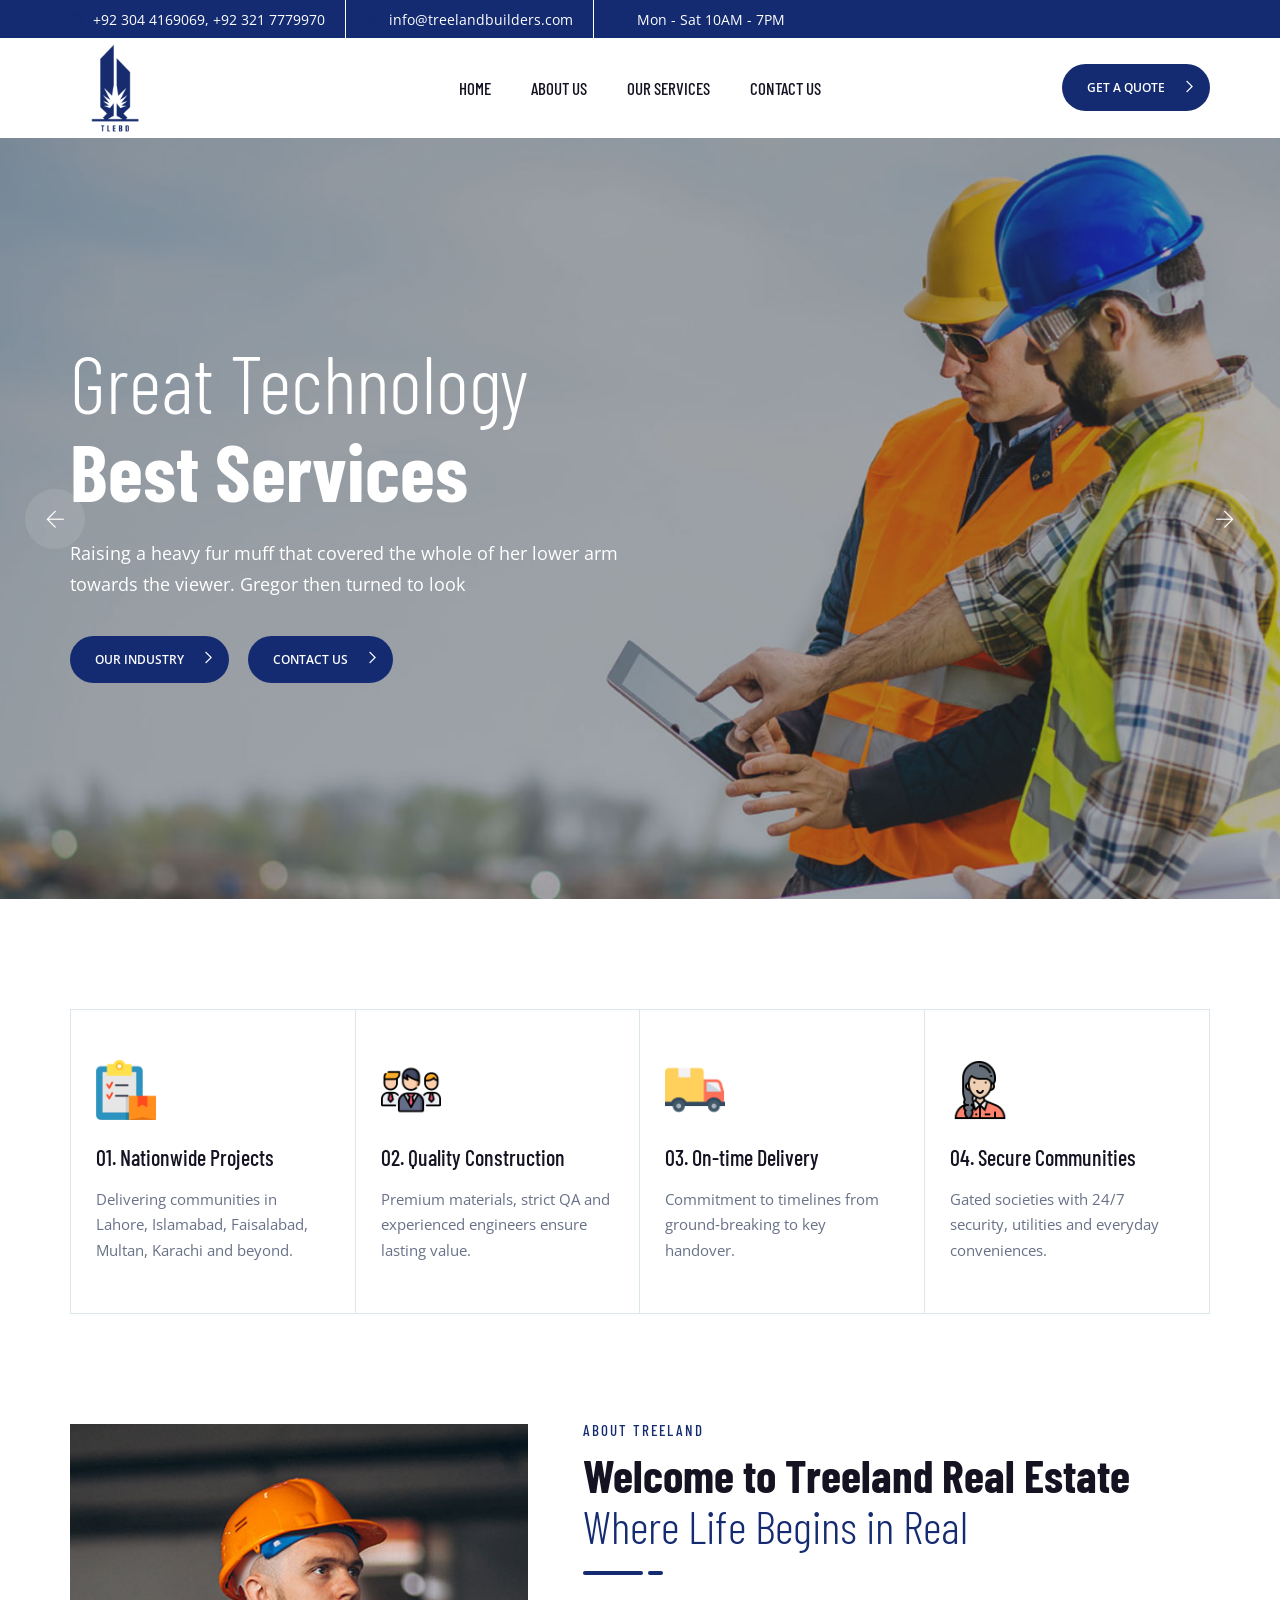
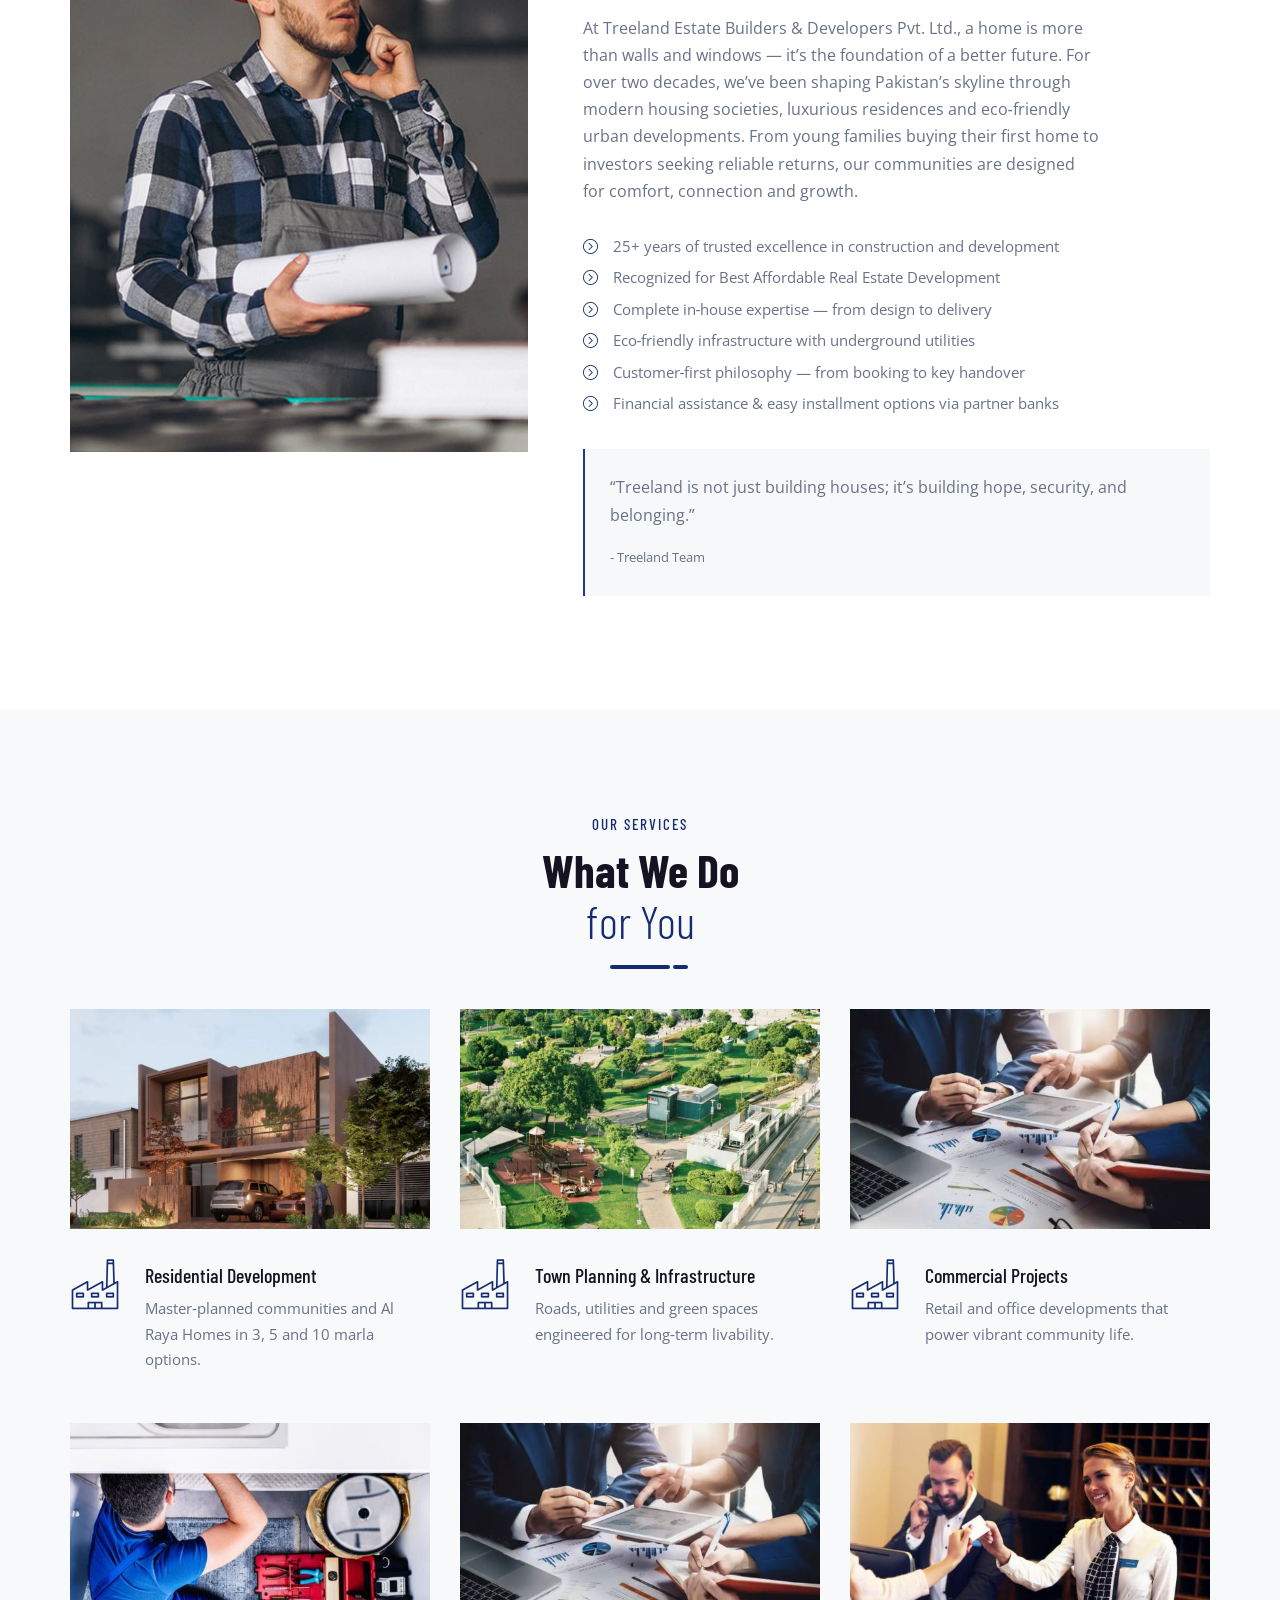
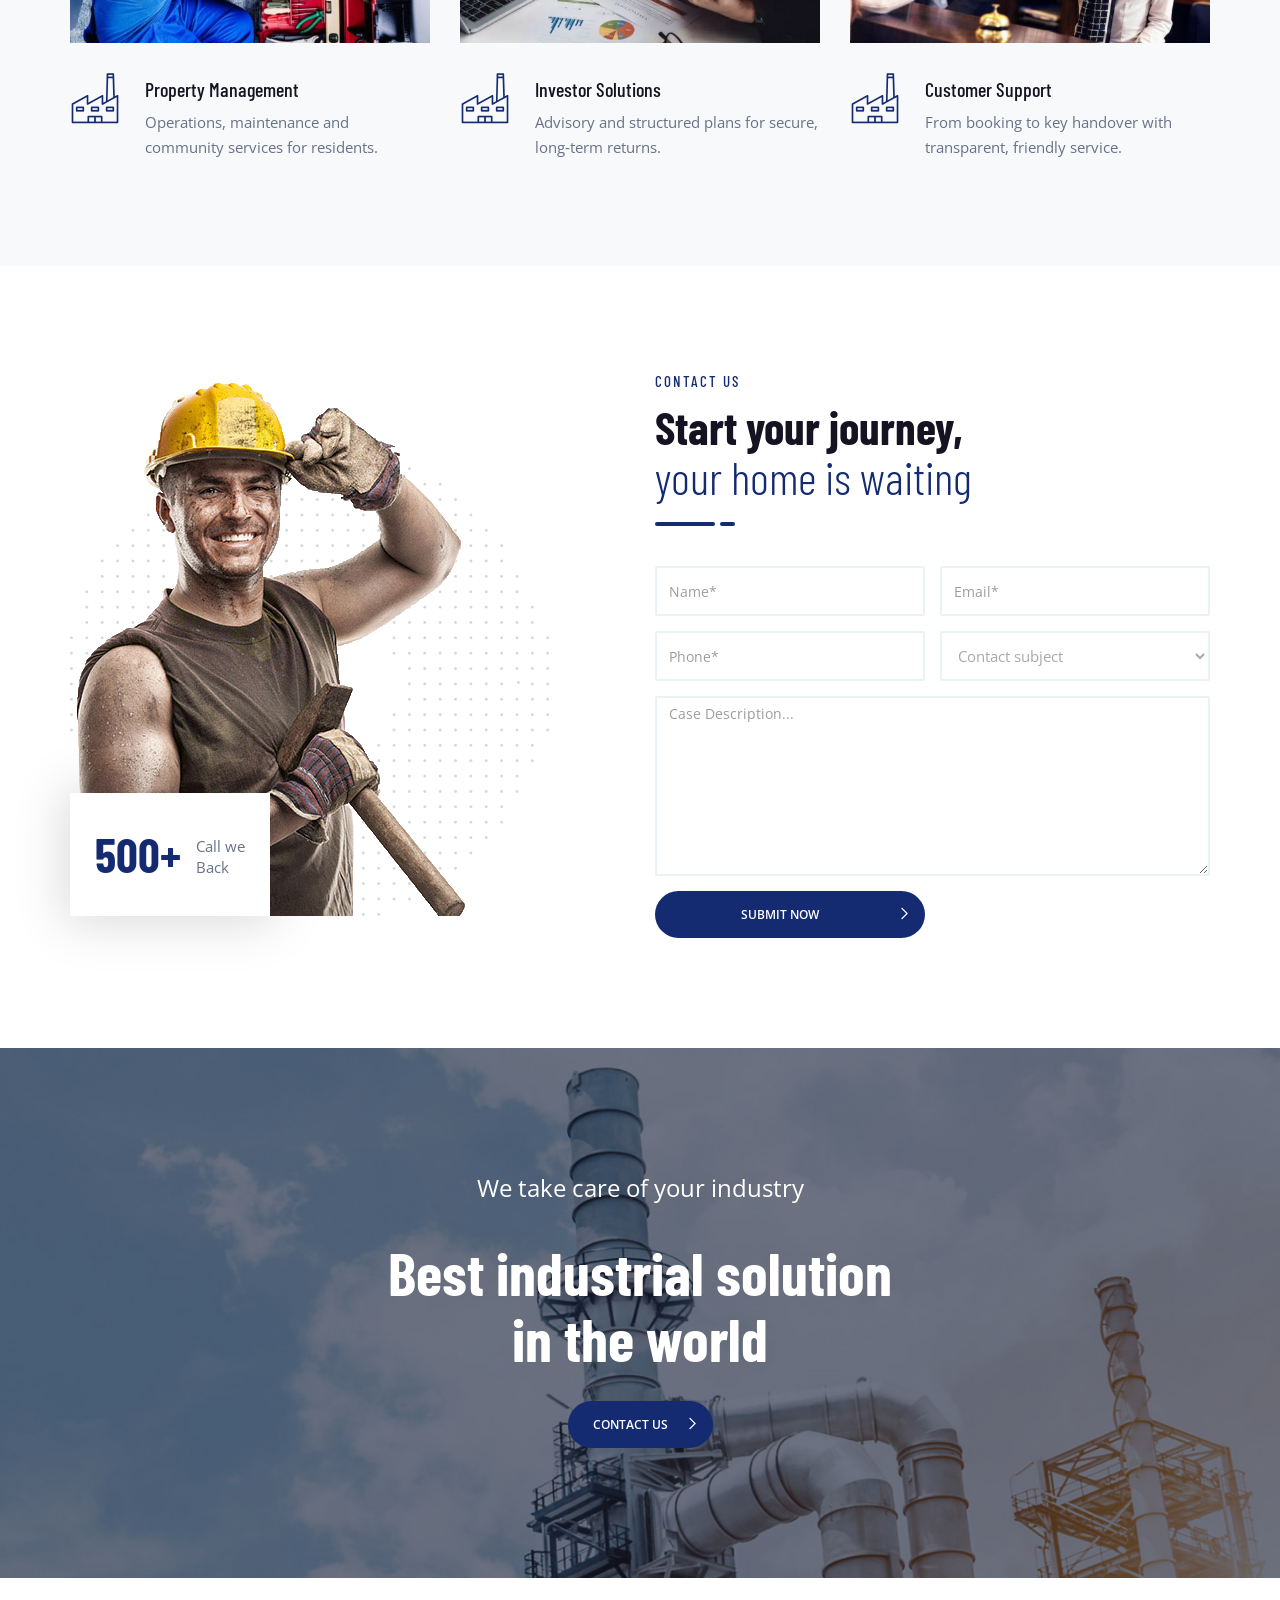
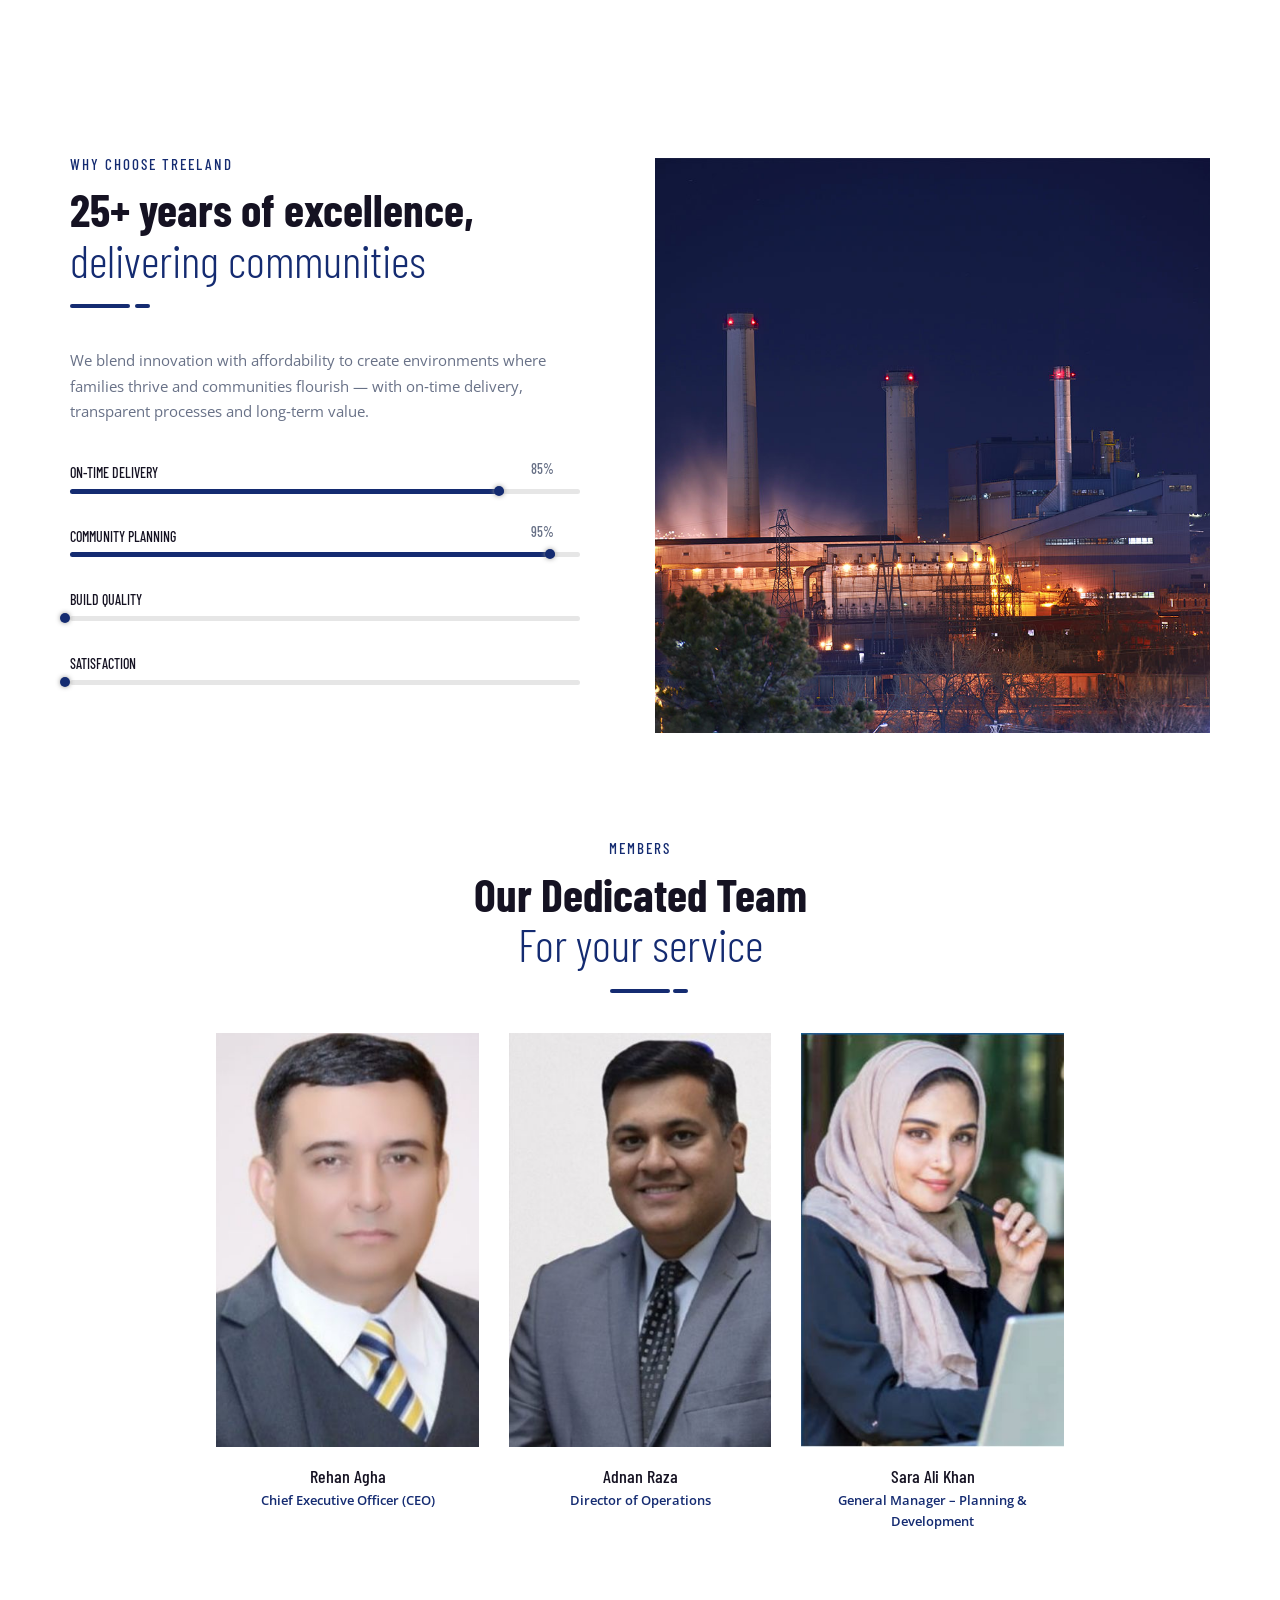
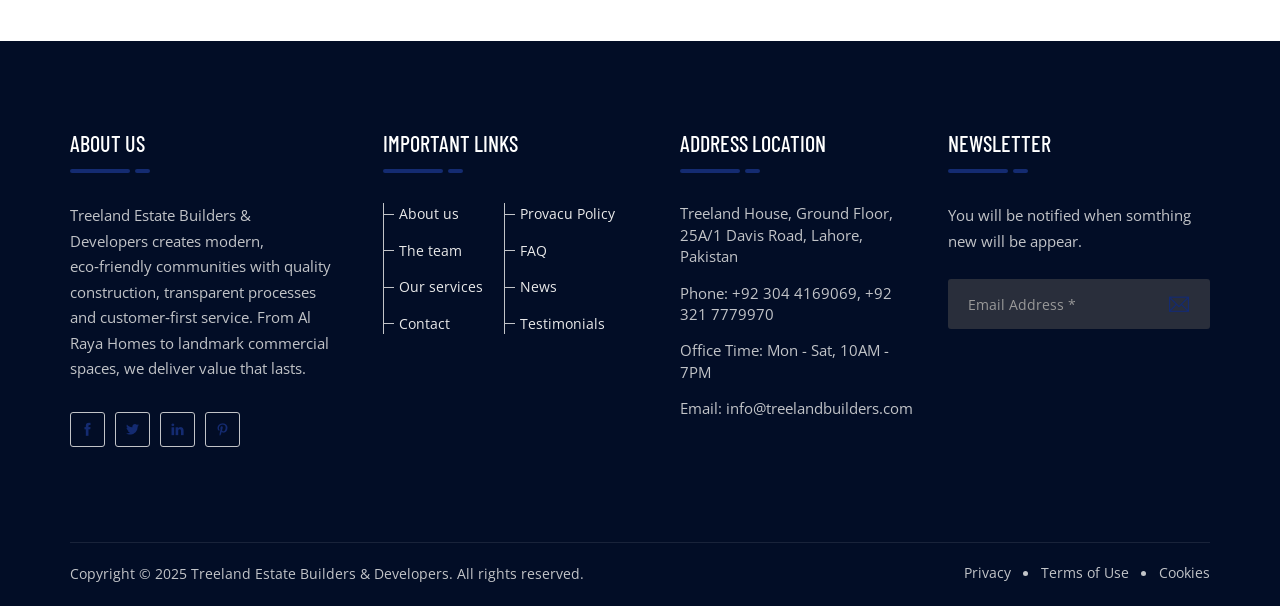
==== index.html @ ae74d35a "first commit" ====
<!DOCTYPE html>
<html lang="en">
<head>
    <meta charset="utf-8">
    <meta http-equiv="X-UA-Compatible" content="IE=edge">
    <meta name="viewport" content="width=device-width, initial-scale=1">
    <meta name="author" content="irstheme">

    <title> Treeland Real Estate | Where Life Begins in Real </title>
    
    <link href="assets/css/themify-icons.css" rel="stylesheet">
    <link href="assets/css/flaticon.css" rel="stylesheet">
    <link href="assets/css/bootstrap.min.css" rel="stylesheet">
    <link href="assets/css/animate.css" rel="stylesheet">
    <link href="assets/css/owl.carousel.css" rel="stylesheet">
    <link href="assets/css/owl.theme.css" rel="stylesheet">
    <link href="assets/css/slick.css" rel="stylesheet">
    <link href="assets/css/slick-theme.css" rel="stylesheet">
    <link href="assets/css/swiper.min.css" rel="stylesheet">
    <link href="assets/css/owl.transitions.css" rel="stylesheet">
    <link href="assets/css/jquery.fancybox.css" rel="stylesheet">
    <link href="assets/css/style.css" rel="stylesheet">
    <link href="assets/css/override.css" rel="stylesheet">
    <style>
        :root {
            --primary-color: #142b71;
            --secondary-color: #1e3a8a; /* thoda bright tone */
            --accent-color: #0d2361;   /* thoda dark tone */
            --hover-color: #1a3f9e;    /* hover ke liye thoda lighter shade */
        }
    </style>

    <!-- HTML5 shim and Respond.js for IE8 support of HTML5 elements and media queries -->
    <!--[if lt IE 9]>
    <script src="https://oss.maxcdn.com/html5shiv/3.7.3/html5shiv.min.js"></script>
    <script src="https://oss.maxcdn.com/respond/1.4.2/respond.min.js"></script>
    <![endif]-->

</head>

<body>

    <!-- start page-wrapper -->
    <div class="page-wrapper">

        <!-- start preloader -->
        <div class="preloader">
            <div class="lds-ellipsis">
                <div></div>
                <div></div>
                <div></div>
                <div></div>
            </div>
        </div>
        <!-- end preloader -->

        
        <!-- Start header -->
        <header id="header" class="site-header header-style-2">
            <div class="topbar">
                <div class="container">
                    <div class="row">
                        <div class="col col-md-9">
                            <div class="contact-info">
                                <ul>
                                    <li><i class="ti-mobile"></i> +92 304 4169069, +92 321 7779970</li>
                                    <li><i class="ti-email"></i> info@treelandbuilders.com</li>
                                    <li><i class="ti-time"></i> Mon - Sat 10AM - 7PM</li>
                                </ul>
                            </div>
                        </div>
                        <!-- <div class="col col-md-3">
                            <div class="social">
                                <ul>
                                    <li><a href="#"><i class="ti-facebook"></i></a></li>
                                    <li><a href="#"><i class="ti-twitter-alt"></i></a></li>
                                    <li><a href="#"><i class="ti-linkedin"></i></a></li>
                                    <li><a href="#"><i class="ti-pinterest"></i></a></li>
                                </ul>
                            </div>
                        </div> -->
                    </div>
                </div>
            </div> <!-- end topbar -->
            <nav class="navigation navbar navbar-default">
                <div class="container">
                    <div class="navbar-header">
                        <button type="button" class="open-btn">
                            <span class="sr-only">Toggle navigation</span>
                            <span class="icon-bar"></span>
                            <span class="icon-bar"></span>
                            <span class="icon-bar"></span>
                        </button>
                        <a class="navbar-brand" href="index.html">
                            <img src="assets/images/Treeland-logo.png" alt="Treeland logo" style="height: 60px; width: auto;">
                        </a>
                    </div>
                    <div id="navbar" class="navbar-collapse collapse navbar-right navigation-holder">
                        <button class="close-navbar"><i class="ti-close"></i></button>
                        <div class="sidebar-logo">
                            <a href="index.html">
                                <img src="assets/images/Treeland-logo.png" alt="Treeland logo" style="height: 50px; width: auto; margin: 15px 0 20px 15px;">
                            </a>
                        </div>
                        <ul class="nav navbar-nav">
                            <li><a href="#">Home</a></li>
                            <li><a href="#about">About Us</a></li>
                            <li><a href="#services">Our Services</a></li>
                            <li><a href="contact.html">Contact Us</a></li>
                        </ul>
                    </div><!-- end of nav-collapse -->

                    <div class="search-contact">
                        <!-- <div class="header-search-form-wrapper">
                            <button class="search-toggle-btn"><i class="ti-search"></i></button>
                            <div class="header-search-form">
                                <form>
                                    <div>
                                        <input type="text" class="form-control" placeholder="Search here...">
                                        <button type="submit"><i class="ti-search"></i></button>
                                    </div>
                                </form>
                            </div>
                        </div> -->
                        <div class="contact-btn">
                            <a href="#" class="theme-btn">Get a quote</a>
                        </div>
                    </div>
                </div><!-- end of container -->
            </nav>
        </header>
        <!-- end of header -->


        <!-- start of hero -->
        <section class="hero-slider hero-style-2">
            <div class="swiper-container">
                <div class="swiper-wrapper">
                    <div class="swiper-slide">
                        <div class="slide-inner slide-bg-image" data-background="assets/images/slider/slide-3.jpg">
                            <div class="container">
                                <div data-swiper-parallax="300" class="slide-title">
                                    <h2><span>Great Technology</span> <br>Best Services</h2>
                                </div>
                                <div data-swiper-parallax="400" class="slide-text">
                                    <p>Raising a heavy fur muff that covered the whole of her lower arm towards the viewer. Gregor then turned to look</p>
                                </div>
                                <div class="clearfix"></div>
                                <div data-swiper-parallax="500" class="slide-btns">
                                    <a href="#" class="theme-btn">Our industry</a> 
                                    <a href="#" class="theme-btn">Contact us</a> 
                                </div>
                            </div>
                        </div> <!-- end slide-inner --> 
                    </div> <!-- end swiper-slide -->

                    <div class="swiper-slide">
                        <div class="slide-inner slide-bg-image" data-background="assets/images/slider/slide-1.jpg">
                            <div class="container">
                                <div data-swiper-parallax="300" class="slide-title">
                                    <h2><span>We Provide Best</span> Industrial Services</h2>
                                </div>
                                <div data-swiper-parallax="400" class="slide-text">
                                    <p>Raising a heavy fur muff that covered the whole of her lower arm towards the viewer. Gregor then turned to look</p>
                                </div>
                                <div class="clearfix"></div>
                                <div data-swiper-parallax="500" class="slide-btns">
                                    <a href="#" class="theme-btn">Our industry</a> 
                                    <a href="#" class="theme-btn">Contact us</a> 
                                </div>
                            </div>
                        </div> <!-- end slide-inner --> 
                    </div> <!-- end swiper-slide -->

                    <div class="swiper-slide">
                        <div class="slide-inner slide-bg-image" data-background="assets/images/slider/slide-2.jpg">
                            <div class="container">
                                <div data-swiper-parallax="300" class="slide-title">
                                    <h2><span>Treeland Real Estate</span> Where Life Begins in Real</h2>
                                </div>
                                <div data-swiper-parallax="400" class="slide-text">
                                    <p>Modern, secure and eco‑friendly communities across Pakistan for 25+ years.</p>
                                </div>
                                <div class="clearfix"></div>
                                <div data-swiper-parallax="500" class="slide-btns">
                                    <a href="#services" class="theme-btn">Explore Services</a> 
                                    <a href="#contact" class="theme-btn">Contact Us</a> 
                                </div>
                            </div>
                        </div> <!-- end slide-inner --> 
                    </div><!-- end swiper-slide --> 
                </div>
                <!-- end swiper-wrapper -->

                <!-- swipper controls -->
                <div class="swiper-pagination"></div>
                <div class="swiper-button-next"></div>
                <div class="swiper-button-prev"></div>
            </div>
        </section>
        <!-- end of hero slider -->

        <!-- start features-section-s2 -->
        <section class="features-section-s2">
            <div class="container">
                <div class="row">
                    <div class="col col-xs-12">
                        <div class="feature-grids clearfix">
                            <div class="grid">
                                <div class="img-holder">
                                    <img src="assets/images/features/01.png" alt>
                                </div>
                                <h3>01. Nationwide Projects</h3>
                                <p>Delivering communities in Lahore, Islamabad, Faisalabad, Multan, Karachi and beyond.</p>
                            </div>
                            <div class="grid">
                                <div class="img-holder">
                                    <img src="assets/images/features/02.png" alt>
                                </div>
                                <h3>02. Quality Construction</h3>
                                <p>Premium materials, strict QA and experienced engineers ensure lasting value.</p>
                            </div>
                            <div class="grid">
                                <div class="img-holder">
                                    <img src="assets/images/features/03.png" alt>
                                </div>
                                <h3>03. On‑time Delivery</h3>
                                <p>Commitment to timelines from ground‑breaking to key handover.</p>
                            </div>
                            <div class="grid">
                                <div class="img-holder">
                                    <img src="assets/images/features/04.png" alt>
                                </div>
                                <h3>04. Secure Communities</h3>
                                <p>Gated societies with 24/7 security, utilities and everyday conveniences.</p>
                            </div>
                        </div>
                    </div>
                </div>
            </div> <!-- end container -->
        </section>
        <!-- end features-section-s2 -->

        
        <!-- start about-us-section-s2 -->
        <section id="about" class="about-us-section-s2 section-padding p-t-0">
            <div class="container">
                <div class="row">
                    <div class="col col-md-5">
                        <div class="img-holder about-image">
                            <img src="assets/images/about-s2.jpg" alt>
                        </div>
                    </div>
                    <div class="col col-md-7">
                        <div class="about-details">
                            <div class="section-title">
                                <span>About Treeland</span>
                                <h2>Welcome to Treeland Real Estate <span>Where Life Begins in Real</span></h2>
                            </div>
                            <div class="details">
                                <p>At Treeland Estate Builders & Developers Pvt. Ltd., a home is more than walls and windows — it’s the foundation of a better future. For over two decades, we’ve been shaping Pakistan’s skyline through modern housing societies, luxurious residences and eco‑friendly urban developments. From young families buying their first home to investors seeking reliable returns, our communities are designed for comfort, connection and growth.</p>
                                <ul>
                                    <li><i class="ti-arrow-circle-right"></i> 25+ years of trusted excellence in construction and development</li>
                                    <li><i class="ti-arrow-circle-right"></i> Recognized for Best Affordable Real Estate Development</li>
                                    <li><i class="ti-arrow-circle-right"></i> Complete in‑house expertise — from design to delivery</li>
                                    <li><i class="ti-arrow-circle-right"></i> Eco‑friendly infrastructure with underground utilities</li>
                                    <li><i class="ti-arrow-circle-right"></i> Customer‑first philosophy — from booking to key handover</li>
                                    <li><i class="ti-arrow-circle-right"></i> Financial assistance & easy installment options via partner banks</li>
                                </ul>
                            </div>
                            <div class="ceo-quote">
                                <blockquote>
                                    “Treeland is not just building houses; it’s building hope, security, and belonging.”
                                    <span>- Treeland Team</span>
                                </blockquote>
                            </div>
                        </div>
                    </div>
                </div>
            </div> <!-- end container -->
        </section>
        <!-- end about-us-section-s2 -->


        <!-- start services-section-s2 -->
        <section id="services" class="services-section-s2 section-padding">
            <div class="container">
                <div class="row">
                    <div class="col col-lg-4 col-lg-offset-4 col-sm-6 col-sm-offset-3">
                        <div class="section-title-s4">
                            <span>Our Services</span>
                            <h2>What We Do <span>for You</span></h2>
                        </div>                        
                    </div>
                </div>
                <div class="row">
                    <div class="col col-xs-12">
                        <div class="service-grids clearfix">
                            <div class="grid">
                                <div class="img-holder">
                                    <img src="assets/images/services/img-1.jpg" alt>
                                </div>
                                <div class="details">
                                    <i class="fi flaticon-factory"></i>
                                    <h3><a href="#">Residential Development</a></h3>
                                    <p>Master‑planned communities and Al Raya Homes in 3, 5 and 10 marla options.</p>
                                </div>
                            </div>
                            <div class="grid">
                                <div class="img-holder">
                                    <img src="assets/images/services/img-2.jpg" alt>
                                </div>
                                <div class="details">
                                    <i class="fi flaticon-factory"></i>
                                    <h3><a href="#">Town Planning & Infrastructure</a></h3>
                                    <p>Roads, utilities and green spaces engineered for long‑term livability.</p>
                                </div>
                            </div>
                            <div class="grid">
                                <div class="img-holder">
                                    <img src="assets/images/services/img-5.jpg" alt>
                                </div>
                                <div class="details">
                                    <i class="fi flaticon-factory"></i>
                                    <h3><a href="#">Commercial Projects</a></h3>
                                    <p>Retail and office developments that power vibrant community life.</p>
                                </div>
                            </div>
                            <div class="grid">
                                <div class="img-holder">
                                    <img src="assets/images/services/img-4.jpg" alt>
                                </div>
                                <div class="details">
                                    <i class="fi flaticon-factory"></i>
                                    <h3><a href="#">Property Management</a></h3>
                                    <p>Operations, maintenance and community services for residents.</p>
                                </div>
                            </div>
                            <div class="grid">
                                <div class="img-holder">
                                    <img src="assets/images/services/img-5.jpg" alt>
                                </div>
                                <div class="details">
                                    <i class="fi flaticon-factory"></i>
                                    <h3><a href="#">Investor Solutions</a></h3>
                                    <p>Advisory and structured plans for secure, long‑term returns.</p>
                                </div>
                            </div>
                            <div class="grid">
                                <div class="img-holder">
                                    <img src="assets/images/services/img-6.jpg" alt>
                                </div>
                                <div class="details">
                                    <i class="fi flaticon-factory"></i>
                                    <h3><a href="#">Customer Support</a></h3>
                                    <p>From booking to key handover with transparent, friendly service.</p>
                                </div>
                            </div>
                        </div>
                    </div>
                </div>
            </div> <!-- end container -->
        </section>
        <!-- end services-section-s2 -->


        <!-- start contact-section -->
        <section id="contact" class="contact-section section-padding">
            <div class="container">
                <div class="row">
                    <div class="col col-md-6">
                        <div class="left-col">
                            <div class="img-holder">
                                <img src="assets/images/contact-man.png" alt>
                                <div class="call-back">
                                    <h3>500+</h3><span>Call we <br>Back</span>
                                </div>
                            </div>
                        </div>
                    </div>
                    <div class="col col-md-6">
                        <div class="contact-form">
                            <div class="section-title">
                                <span>Contact Us</span>
                                <h2>Start your journey, <span>your home is waiting</span></h2>
                            </div>
                            <form method="post" class="contact-validation-active" id="contact-form-main">
                                <div>
                                    <input type="text" class="form-control" name="name" id="name" placeholder="Name*">
                                </div>
                                <div>
                                    <input type="email" class="form-control" name="email" id="email" placeholder="Email*">
                                </div>
                                <div>
                                    <input type="text" class="form-control" name="phone" id="phone" placeholder="Phone*">
                                </div>
                                <div>
                                    <select name="subject" class="form-control">
                                        <option disabled="disabled" selected>Contact subject</option>
                                        <option>Subject 1</option>
                                        <option>Subject 2</option>
                                        <option>Subject 3</option>
                                    </select>
                                </div>
                                <div class="fullwidth">
                                    <textarea class="form-control" name="note"  id="note" placeholder="Case Description..."></textarea>
                                </div>
                                <div class="submit-area">
                                    <button type="submit" class="submit-btn">Submit Now</button>
                                    <div id="loader">
                                        <i class="ti-reload"></i>
                                    </div>
                                </div>
                                <div class="clearfix error-handling-messages">
                                    <div id="success">Thank you</div>
                                    <div id="error"> Error occurred while sending email. Please try again later. </div>
                                </div>
                            </form>
                        </div>                            
                    </div>
                </div>
            </div> <!-- end container -->
        </section>
        <!-- end contact-section -->


        <!-- start cta-section-s2 -->
        <section class="cta-section-s2">
            <div class="container">
                <div class="row">
                    <div class="col col-lg-6 col-lg-offset-3 col-sm-8 col-sm-offset-2">
                        <div class="cta-details">
                            <p>We take care of your industry</p>
                            <h2>Best industrial solution in the world</h2>
                            <a href="#" class="theme-btn">Contact us</a>
                        </div>
                    </div>
                </div>
            </div> <!-- end container -->
        </section>
        <!-- end cta-section-s2 -->


        <!-- start latest-projects-section-s2 -->
        <section class="latest-projects-section-s2 section-padding">
            <!-- <div class="container">
                <div class="row">
                    <div class="col col-lg-4 col-lg-offset-4 col-sm-6 col-sm-offset-3">
                        <div class="section-title-s4">
                                <span>Projects</span>
                                <h2>See our latest projects <span>across Pakistan</span></h2>
                        </div>                        
                    </div>
                </div>
            </div> -->

            <div class="content-area">
                <!-- <div class="team-grids projects-slider">
                    <div class="grid">
                        <div class="inner">
                            <div class="img-holder">
                                <img src="assets/images/latest-projects/img-1.jpg" alt>
                            </div>
                            <div class="details">
                                <div class="arrow"><a href="#"><i class="fi flaticon-next"></i></a></div>
                                <div class="info">
                                    <h3><a href="#">Asian Industrial Project</a></h3>
                                    <p class="cat">Industry, Corporate</p>
                                </div>
                            </div>
                        </div>
                    </div>
                    <div class="grid">
                        <div class="inner">
                            <div class="img-holder">
                                <img src="assets/images/latest-projects/img-2.jpg" alt>
                            </div>
                            <div class="details">
                                <div class="arrow"><a href="#"><i class="fi flaticon-next"></i></a></div>
                                <div class="info">
                                    <h3><a href="#">Asian Industrial Project</a></h3>
                                    <p class="cat">Industry, Corporate</p>
                                </div>
                            </div>
                        </div>
                    </div>
                    <div class="grid">
                        <div class="inner">
                            <div class="img-holder">
                                <img src="assets/images/latest-projects/img-3.jpg" alt>
                            </div>
                            <div class="details">
                                <div class="arrow"><a href="#"><i class="fi flaticon-next"></i></a></div>
                                <div class="info">
                                    <h3><a href="#">Asian Industrial Project</a></h3>
                                    <p class="cat">Industry, Corporate</p>
                                </div>
                            </div>
                        </div>
                    </div>
                    <div class="grid">
                        <div class="inner">
                            <div class="img-holder">
                                <img src="assets/images/latest-projects/img-4.jpg" alt>
                            </div>
                            <div class="details">
                                <div class="arrow"><a href="#"><i class="fi flaticon-next"></i></a></div>
                                <div class="info">
                                    <h3><a href="#">Asian Industrial Project</a></h3>
                                    <p class="cat">Industry, Corporate</p>
                                </div>
                            </div>
                        </div>
                    </div>
                    <div class="grid">
                        <div class="inner">
                            <div class="img-holder">
                                <img src="assets/images/latest-projects/img-5.jpg" alt>
                            </div>
                            <div class="details">
                                <div class="arrow"><a href="#"><i class="fi flaticon-next"></i></a></div>
                                <div class="info">
                                    <h3><a href="#">Asian Industrial Project</a></h3>
                                    <p class="cat">Industry, Corporate</p>
                                </div>
                            </div>
                        </div>
                    </div>
                    <div class="grid">
                        <div class="inner">
                            <div class="img-holder">
                                <img src="assets/images/latest-projects/img-6.jpg" alt>
                            </div>
                            <div class="details">
                                <div class="arrow"><a href="#"><i class="fi flaticon-next"></i></a></div>
                                <div class="info">
                                    <h3><a href="#">Asian Industrial Project</a></h3>
                                    <p class="cat">Industry, Corporate</p>
                                </div>
                            </div>
                        </div>
                    </div>
                </div> -->
            </div>
        </section>
        <!-- end latest-projects-section-s2 -->


        <!-- start why-choose-us-section -->
        <section class="why-choose-us-section section-padding p-t-0">
            <div class="container">
                <div class="row">
                    <div class="col col-md-6">
                        <div class="inner-area">
                            <div class="section-title">
                                <span>Why Choose Treeland</span>
                                <h2>25+ years of excellence, <span>delivering communities</span></h2>
                            </div>
                            <div class="details">
                                <p>We blend innovation with affordability to create environments where families thrive and communities flourish — with on‑time delivery, transparent processes and long‑term value.</p>
                                <div class="skills">
                                    <div class="skill">
                                        <h6>On‑time Delivery</h6>
                                        <div class="progress">
                                            <div class="progress-bar" data-percent="85"></div>
                                        </div>
                                    </div>
                                    <div class="skill">
                                        <h6>Community Planning</h6>
                                        <div class="progress">
                                            <div class="progress-bar" data-percent="95"></div>
                                        </div>
                                    </div>
                                    <div class="skill">
                                        <h6>Build Quality</h6>
                                        <div class="progress">
                                            <div class="progress-bar" data-percent="92"></div>
                                        </div>
                                    </div>
                                    <div class="skill">
                                        <h6>Satisfaction</h6>
                                        <div class="progress">
                                            <div class="progress-bar" data-percent="95"></div>
                                        </div>
                                    </div>
                                </div>                        
                            </div>                        
                        </div>
                    </div>
                    <div class="col col-md-6">
                        <div class="img-holder">
                            <img src="assets/images/skill-img.jpg" alt>
                        </div>
                    </div>
                </div>
            </div>
        </section>
        <!-- end why-choose-us-section -->


        <!-- start team-section -->
        <section class="team-section section-padding p-t-0">
            <div class="container">
                <div class="row">
                    <div class="col col-lg-4 col-lg-offset-4 col-sm-6 col-sm-offset-3">
                        <div class="section-title-s4">
                            <span>Members</span>
                            <h2>Our Dedicated Team <span>For your service</span></h2>
                        </div>                        
                    </div>
                </div>
                <div class="row">
                    <div class="col col-xs-12">
                        <div class="team-grids">
                            <div class="grid">
                                <div class="img-social">
                                    <div class="img-holder">
                                        <img src="assets/images/team/img-1.jpg" alt>
                                    </div>
                                    <div class="social">
                                        <ul>
                                            <li><a href="#"><i class="ti-facebook"></i></a></li>
                                            <li><a href="#"><i class="ti-twitter-alt"></i></a></li>
                                            <li><a href="#"><i class="ti-linkedin"></i></a></li>
                                            <li><a href="#"><i class="ti-pinterest"></i></a></li>
                                        </ul>
                                    </div>
                                </div>
                                <div class="details">
                                    <h3>Rehan Agha</h3>
                                    <span>Chief Executive Officer (CEO)</span>
                                </div>
                            </div>
                            <div class="grid">
                                <div class="img-social">
                                    <div class="img-holder">
                                        <img src="assets/images/team/img-2.jpg" alt>
                                    </div>
                                    <div class="social">
                                        <ul>
                                            <li><a href="#"><i class="ti-facebook"></i></a></li>
                                            <li><a href="#"><i class="ti-twitter-alt"></i></a></li>
                                            <li><a href="#"><i class="ti-linkedin"></i></a></li>
                                            <li><a href="#"><i class="ti-pinterest"></i></a></li>
                                        </ul>
                                    </div>
                                </div>
                                <div class="details">
                                    <h3>Adnan Raza</h3>
                                    <span>Director of Operations</span>
                                </div>
                            </div>
                            <div class="grid">
                                <div class="img-social">
                                    <div class="img-holder">
                                        <img src="assets/images/team/img-3.jpg" alt>
                                    </div>
                                    <div class="social">
                                        <ul>
                                            <li><a href="#"><i class="ti-facebook"></i></a></li>
                                            <li><a href="#"><i class="ti-twitter-alt"></i></a></li>
                                            <li><a href="#"><i class="ti-linkedin"></i></a></li>
                                            <li><a href="#"><i class="ti-pinterest"></i></a></li>
                                        </ul>
                                    </div>
                                </div>
                                <div class="details">
                                    <h3>Sara Ali Khan</h3>
                                    <span>General Manager – Planning & Development</span>
                                </div>
                            </div>
                            
                        </div>
                    </div>
                </div>
            </div> <!-- end container -->
        </section>
        <!-- end team-section -->

        
        <!-- start partners-section -->
        <!-- <section class="partners-section">
            <h2 class="hidden">Partners</h2>
            <div class="container">
                <div class="row">
                    <div class="col col-xs-12">
                        <div class="partner-grids partners-slider">
                            <div class="grid">
                                <img src="assets/images/partners/img-1.jpg" alt>
                            </div>
                            <div class="grid">
                                <img src="assets/images/partners/img-2.jpg" alt>
                            </div>
                            <div class="grid">
                                <img src="assets/images/partners/img-3.jpg" alt>
                            </div>
                            <div class="grid">
                                <img src="assets/images/partners/img-4.jpg" alt>
                            </div>
                            <div class="grid">
                                <img src="assets/images/partners/img-5.jpg" alt>
                            </div>
                        </div>
                    </div>
                </div>
                <div class="separator"></div>
            </div> 
        </section> -->
        <!-- end partners-section -->


        <!-- start testimonials-section -->
        <!-- <section class="testimonials-section section-padding">
            <div class="container">
                <div class="row">
                    <div class="col col-xs-12">
                        <div class="testimonial-grids testimonials-slider">
                            <div class="grid">
                                <div class="client-info">
                                    <div class="client-pic">
                                        <img src="assets/images/testimonials/img-1.jpg" alt>
                                    </div>
                                    <h4>Jhon Dow</h4>
                                    <span>Manager of Demok</span>
                                </div>
                                <div class="client-quote">
                                    <p>“collection of textile samples lay spread out on the table Samsa was a travelling salesman and above it there hung a picture that he had recently cut out of an illustrated magazine and housed in a nice, gilded frame. It showed a lady fitted out with a fur”</p>
                                </div>
                            </div>
                            <div class="grid">
                                <div class="client-info">
                                    <div class="client-pic">
                                        <img src="assets/images/testimonials/img-2.jpg" alt>
                                    </div>
                                    <h4>Jhon Dow</h4>
                                    <span>Manager of Demok</span>
                                </div>
                                <div class="client-quote">
                                    <p>“collection of textile samples lay spread out on the table Samsa was a travelling salesman and above it there hung a picture that he had recently cut out of an illustrated magazine and housed in a nice, gilded frame. It showed a lady fitted out with a fur”</p>
                                </div>
                            </div>
                        </div>
                    </div>
                </div>
            </div> 
        </section> -->
        <!-- end testimonials-section -->


        <!-- start blog-section -->
        <!-- <section class="blog-section section-padding">
            <div class="container">
                <div class="row">
                    <div class="col col-md-4">
                        <div class="section-title">
                            <span>Recent news</span>
                            <h2>See what’s happing <span>in our blog</span></h2>
                        </div>
                    </div>
                    <div class="col col-md-5">
                        <div class="title-text">
                            <p>Showed a lady fitted out with a fur hat and fur boa who sat upright, raising a heavy fur muff that covered the whole of her lower arm.</p>
                        </div>
                    </div>
                    <div class="col col-md-3">
                        <div class="view-all">
                            <a href="#" class="theme-btn">View all post</a>
                        </div>
                    </div>
                </div>
                <div class="row">
                    <div class="col col-xs-12">
                        <div class="blog-grids">
                            <div class="grid">
                                <div class="entry-media">
                                    <img src="assets/images/blog/img-1.jpg" alt>
                                </div>
                                <div class="details">
                                    <h3><a href="#">Garment sector set to take an environmental turn arround the world</a></h3>
                                    <p class="date">Jun 18, 2019</p>
                                    <p>small, lay peacefully between its four familiar walls. A collection of textile samples lay spread</p>
                                    <a href="#" class="more">Read more</a>
                                </div>
                            </div>
                            <div class="grid">
                                <div class="entry-media">
                                    <img src="assets/images/blog/img-2.jpg" alt>
                                </div>
                                <div class="details">
                                    <h3><a href="#">Harrowing consequences of a life without hope for small-scale</a></h3>
                                    <p class="date">Jun 18, 2019</p>
                                    <p>small, lay peacefully between its four familiar walls. A collection of textile samples lay spread</p>
                                    <a href="#" class="more">Read more</a>
                                </div>
                            </div>
                            <div class="grid">
                                <div class="entry-media">
                                    <img src="assets/images/blog/img-3.jpg" alt>
                                </div>
                                <div class="details">
                                    <h3><a href="#">Their families have been farming cotton for generations</a></h3>
                                    <p class="date">Jun 18, 2019</p>
                                    <p>small, lay peacefully between its four familiar walls. A collection of textile samples lay spread</p>
                                    <a href="#" class="more">Read more</a>
                                </div>
                            </div>
                        </div>
                    </div>
                </div>
            </div> 
        </section> -->
        <!-- end blog-section -->


        <!-- start site-footer -->
        <footer class="site-footer">
            <div class="upper-footer">
                <div class="container">
                    <div class="row">
                        <div class="col col-lg-3 col-md-3 col-sm-6">
                            <div class="widget about-widget">
                                <div class="logo widget-title">
                                    <h3>About us</h3>
                                </div>
                                <p>Treeland Estate Builders & Developers creates modern, eco‑friendly communities with quality construction, transparent processes and customer‑first service. From Al Raya Homes to landmark commercial spaces, we deliver value that lasts.</p>
                                <div class="social">
                                    <ul>
                                        <li><a href="#"><i class="ti-facebook"></i></a></li>
                                        <li><a href="#"><i class="ti-twitter-alt"></i></a></li>
                                        <li><a href="#"><i class="ti-linkedin"></i></a></li>
                                        <li><a href="#"><i class="ti-pinterest"></i></a></li>
                                    </ul>
                                </div>
                            </div>
                        </div>
                        <div class="col col-lg-3 col-md-3 col-sm-6">
                            <div class="widget link-widget">
                                <div class="widget-title">
                                    <h3>Important Links</h3>
                                </div>
                                <ul>
                                    <li><a href="#">About us</a></li>
                                    <li><a href="#">The team</a></li>
                                    <li><a href="#">Our services</a></li>
                                    <li><a href="#">Contact</a></li>
                                </ul>
                                <ul>
                                    <li><a href="#">Provacu Policy</a></li>
                                    <li><a href="#">FAQ</a></li>
                                    <li><a href="#">News</a></li>
                                    <li><a href="#">Testimonials</a></li>
                                </ul>
                            </div>
                        </div>
                        <div class="col col-lg-3 col-md-3 col-sm-6">
                            <div class="widget contact-widget service-link-widget">
                                <div class="widget-title">
                                    <h3>Address Location</h3>
                                </div>
                                <ul>
                                    <li>Treeland House, Ground Floor, 25A/1 Davis Road, Lahore, Pakistan</li>
                                    <li>Phone: +92 304 4169069, +92 321 7779970</li>
                                    <li>Office Time: Mon - Sat, 10AM - 7PM</li>
                                    <li>Email: info@treelandbuilders.com</li>
                                </ul>
                            </div>
                        </div>
                        <div class="col col-lg-3 col-md-3 col-sm-6">
                            <div class="widget newsletter-widget">
                                <div class="widget-title">
                                    <h3>Newsletter</h3>
                                </div>
                                <p>You will be notified when somthing new will be appear.</p>
                                <form>
                                    <div class="input-1">
                                        <input type="email" class="form-control" placeholder="Email Address *" required>
                                    </div>
                                    <div class="submit clearfix">
                                        <button type="submit"><i class="ti-email"></i></button>
                                    </div>
                                </form>
                            </div>
                        </div>
                    </div>
                </div> <!-- end container -->
            </div>
            <div class="lower-footer">
                <div class="container">
                    <div class="row">
                        <div class="separator"></div>
                        <div class="col col-xs-12">
                            <p class="copyright">Copyright &copy; 2025 Treeland Estate Builders & Developers. All rights reserved.</p>
                            <div class="short-links">
                                <ul>
                                    <li><a href="#">Privacy</a></li>
                                    <li><a href="#">Terms of Use</a></li>
                                    <li><a href="#">Cookies</a></li>
                                </ul>
                            </div>
                        </div>
                    </div>
                </div>
            </div>
        </footer>
        <!-- end site-footer -->

    </div>
    <!-- end of page-wrapper -->



    <!-- All JavaScript files
    ================================================== -->
    <script src="assets/js/jquery.min.js"></script>
    <script src="assets/js/bootstrap.min.js"></script>

    <!-- Plugins for this template -->
    <script src="assets/js/jquery-plugin-collection.js"></script>

    <!-- Custom script for this template -->
    <script src="assets/js/script.js"></script>
</body>
</html>
---- assets/css/themify-icons.css ----
@font-face {
	font-family: 'themify';
	src:url('../fonts/themify.eot?-fvbane');
	src:url('../fonts/themify.eot?#iefix-fvbane') format('embedded-opentype'),
		url('../fonts/themify.woff?-fvbane') format('woff'),
		url('../fonts/themify.ttf?-fvbane') format('truetype'),
		url('../fonts/themify.svg?-fvbane#themify') format('svg');
	font-weight: normal;
	font-style: normal;
}

[class^="ti-"], [class*=" ti-"] {
	font-family: 'themify';
	speak: none;
	font-style: normal;
	font-weight: normal;
	font-variant: normal;
	text-transform: none;
	line-height: 1;

	/* Better Font Rendering =========== */
	-webkit-font-smoothing: antialiased;
	-moz-osx-font-smoothing: grayscale;
}

.ti-wand:before {
	content: "\e600";
}
.ti-volume:before {
	content: "\e601";
}
.ti-user:before {
	content: "\e602";
}
.ti-unlock:before {
	content: "\e603";
}
.ti-unlink:before {
	content: "\e604";
}
.ti-trash:before {
	content: "\e605";
}
.ti-thought:before {
	content: "\e606";
}
.ti-target:before {
	content: "\e607";
}
.ti-tag:before {
	content: "\e608";
}
.ti-tablet:before {
	content: "\e609";
}
.ti-star:before {
	content: "\e60a";
}
.ti-spray:before {
	content: "\e60b";
}
.ti-signal:before {
	content: "\e60c";
}
.ti-shopping-cart:before {
	content: "\e60d";
}
.ti-shopping-cart-full:before {
	content: "\e60e";
}
.ti-settings:before {
	content: "\e60f";
}
.ti-search:before {
	content: "\e610";
}
.ti-zoom-in:before {
	content: "\e611";
}
.ti-zoom-out:before {
	content: "\e612";
}
.ti-cut:before {
	content: "\e613";
}
.ti-ruler:before {
	content: "\e614";
}
.ti-ruler-pencil:before {
	content: "\e615";
}
.ti-ruler-alt:before {
	content: "\e616";
}
.ti-bookmark:before {
	content: "\e617";
}
.ti-bookmark-alt:before {
	content: "\e618";
}
.ti-reload:before {
	content: "\e619";
}
.ti-plus:before {
	content: "\e61a";
}
.ti-pin:before {
	content: "\e61b";
}
.ti-pencil:before {
	content: "\e61c";
}
.ti-pencil-alt:before {
	content: "\e61d";
}
.ti-paint-roller:before {
	content: "\e61e";
}
.ti-paint-bucket:before {
	content: "\e61f";
}
.ti-na:before {
	content: "\e620";
}
.ti-mobile:before {
	content: "\e621";
}
.ti-minus:before {
	content: "\e622";
}
.ti-medall:before {
	content: "\e623";
}
.ti-medall-alt:before {
	content: "\e624";
}
.ti-marker:before {
	content: "\e625";
}
.ti-marker-alt:before {
	content: "\e626";
}
.ti-arrow-up:before {
	content: "\e627";
}
.ti-arrow-right:before {
	content: "\e628";
}
.ti-arrow-left:before {
	content: "\e629";
}
.ti-arrow-down:before {
	content: "\e62a";
}
.ti-lock:before {
	content: "\e62b";
}
.ti-location-arrow:before {
	content: "\e62c";
}
.ti-link:before {
	content: "\e62d";
}
.ti-layout:before {
	content: "\e62e";
}
.ti-layers:before {
	content: "\e62f";
}
.ti-layers-alt:before {
	content: "\e630";
}
.ti-key:before {
	content: "\e631";
}
.ti-import:before {
	content: "\e632";
}
.ti-image:before {
	content: "\e633";
}
.ti-heart:before {
	content: "\e634";
}
.ti-heart-broken:before {
	content: "\e635";
}
.ti-hand-stop:before {
	content: "\e636";
}
.ti-hand-open:before {
	content: "\e637";
}
.ti-hand-drag:before {
	content: "\e638";
}
.ti-folder:before {
	content: "\e639";
}
.ti-flag:before {
	content: "\e63a";
}
.ti-flag-alt:before {
	content: "\e63b";
}
.ti-flag-alt-2:before {
	content: "\e63c";
}
.ti-eye:before {
	content: "\e63d";
}
.ti-export:before {
	content: "\e63e";
}
.ti-exchange-vertical:before {
	content: "\e63f";
}
.ti-desktop:before {
	content: "\e640";
}
.ti-cup:before {
	content: "\e641";
}
.ti-crown:before {
	content: "\e642";
}
.ti-comments:before {
	content: "\e643";
}
.ti-comment:before {
	content: "\e644";
}
.ti-comment-alt:before {
	content: "\e645";
}
.ti-close:before {
	content: "\e646";
}
.ti-clip:before {
	content: "\e647";
}
.ti-angle-up:before {
	content: "\e648";
}
.ti-angle-right:before {
	content: "\e649";
}
.ti-angle-left:before {
	content: "\e64a";
}
.ti-angle-down:before {
	content: "\e64b";
}
.ti-check:before {
	content: "\e64c";
}
.ti-check-box:before {
	content: "\e64d";
}
.ti-camera:before {
	content: "\e64e";
}
.ti-announcement:before {
	content: "\e64f";
}
.ti-brush:before {
	content: "\e650";
}
.ti-briefcase:before {
	content: "\e651";
}
.ti-bolt:before {
	content: "\e652";
}
.ti-bolt-alt:before {
	content: "\e653";
}
.ti-blackboard:before {
	content: "\e654";
}
.ti-bag:before {
	content: "\e655";
}
.ti-move:before {
	content: "\e656";
}
.ti-arrows-vertical:before {
	content: "\e657";
}
.ti-arrows-horizontal:before {
	content: "\e658";
}
.ti-fullscreen:before {
	content: "\e659";
}
.ti-arrow-top-right:before {
	content: "\e65a";
}
.ti-arrow-top-left:before {
	content: "\e65b";
}
.ti-arrow-circle-up:before {
	content: "\e65c";
}
.ti-arrow-circle-right:before {
	content: "\e65d";
}
.ti-arrow-circle-left:before {
	content: "\e65e";
}
.ti-arrow-circle-down:before {
	content: "\e65f";
}
.ti-angle-double-up:before {
	content: "\e660";
}
.ti-angle-double-right:before {
	content: "\e661";
}
.ti-angle-double-left:before {
	content: "\e662";
}
.ti-angle-double-down:before {
	content: "\e663";
}
.ti-zip:before {
	content: "\e664";
}
.ti-world:before {
	content: "\e665";
}
.ti-wheelchair:before {
	content: "\e666";
}
.ti-view-list:before {
	content: "\e667";
}
.ti-view-list-alt:before {
	content: "\e668";
}
.ti-view-grid:before {
	content: "\e669";
}
.ti-uppercase:before {
	content: "\e66a";
}
.ti-upload:before {
	content: "\e66b";
}
.ti-underline:before {
	content: "\e66c";
}
.ti-truck:before {
	content: "\e66d";
}
.ti-timer:before {
	content: "\e66e";
}
.ti-ticket:before {
	content: "\e66f";
}
.ti-thumb-up:before {
	content: "\e670";
}
.ti-thumb-down:before {
	content: "\e671";
}
.ti-text:before {
	content: "\e672";
}
.ti-stats-up:before {
	content: "\e673";
}
.ti-stats-down:before {
	content: "\e674";
}
.ti-split-v:before {
	content: "\e675";
}
.ti-split-h:before {
	content: "\e676";
}
.ti-smallcap:before {
	content: "\e677";
}
.ti-shine:before {
	content: "\e678";
}
.ti-shift-right:before {
	content: "\e679";
}
.ti-shift-left:before {
	content: "\e67a";
}
.ti-shield:before {
	content: "\e67b";
}
.ti-notepad:before {
	content: "\e67c";
}
.ti-server:before {
	content: "\e67d";
}
.ti-quote-right:before {
	content: "\e67e";
}
.ti-quote-left:before {
	content: "\e67f";
}
.ti-pulse:before {
	content: "\e680";
}
.ti-printer:before {
	content: "\e681";
}
.ti-power-off:before {
	content: "\e682";
}
.ti-plug:before {
	content: "\e683";
}
.ti-pie-chart:before {
	content: "\e684";
}
.ti-paragraph:before {
	content: "\e685";
}
.ti-panel:before {
	content: "\e686";
}
.ti-package:before {
	content: "\e687";
}
.ti-music:before {
	content: "\e688";
}
.ti-music-alt:before {
	content: "\e689";
}
.ti-mouse:before {
	content: "\e68a";
}
.ti-mouse-alt:before {
	content: "\e68b";
}
.ti-money:before {
	content: "\e68c";
}
.ti-microphone:before {
	content: "\e68d";
}
.ti-menu:before {
	content: "\e68e";
}
.ti-menu-alt:before {
	content: "\e68f";
}
.ti-map:before {
	content: "\e690";
}
.ti-map-alt:before {
	content: "\e691";
}
.ti-loop:before {
	content: "\e692";
}
.ti-location-pin:before {
	content: "\e693";
}
.ti-list:before {
	content: "\e694";
}
.ti-light-bulb:before {
	content: "\e695";
}
.ti-Italic:before {
	content: "\e696";
}
.ti-info:before {
	content: "\e697";
}
.ti-infinite:before {
	content: "\e698";
}
.ti-id-badge:before {
	content: "\e699";
}
.ti-hummer:before {
	content: "\e69a";
}
.ti-home:before {
	content: "\e69b";
}
.ti-help:before {
	content: "\e69c";
}
.ti-headphone:before {
	content: "\e69d";
}
.ti-harddrives:before {
	content: "\e69e";
}
.ti-harddrive:before {
	content: "\e69f";
}
.ti-gift:before {
	content: "\e6a0";
}
.ti-game:before {
	content: "\e6a1";
}
.ti-filter:before {
	content: "\e6a2";
}
.ti-files:before {
	content: "\e6a3";
}
.ti-file:before {
	content: "\e6a4";
}
.ti-eraser:before {
	content: "\e6a5";
}
.ti-envelope:before {
	content: "\e6a6";
}
.ti-download:before {
	content: "\e6a7";
}
.ti-direction:before {
	content: "\e6a8";
}
.ti-direction-alt:before {
	content: "\e6a9";
}
.ti-dashboard:before {
	content: "\e6aa";
}
.ti-control-stop:before {
	content: "\e6ab";
}
.ti-control-shuffle:before {
	content: "\e6ac";
}
.ti-control-play:before {
	content: "\e6ad";
}
.ti-control-pause:before {
	content: "\e6ae";
}
.ti-control-forward:before {
	content: "\e6af";
}
.ti-control-backward:before {
	content: "\e6b0";
}
.ti-cloud:before {
	content: "\e6b1";
}
.ti-cloud-up:before {
	content: "\e6b2";
}
.ti-cloud-down:before {
	content: "\e6b3";
}
.ti-clipboard:before {
	content: "\e6b4";
}
.ti-car:before {
	content: "\e6b5";
}
.ti-calendar:before {
	content: "\e6b6";
}
.ti-book:before {
	content: "\e6b7";
}
.ti-bell:before {
	content: "\e6b8";
}
.ti-basketball:before {
	content: "\e6b9";
}
.ti-bar-chart:before {
	content: "\e6ba";
}
.ti-bar-chart-alt:before {
	content: "\e6bb";
}
.ti-back-right:before {
	content: "\e6bc";
}
.ti-back-left:before {
	content: "\e6bd";
}
.ti-arrows-corner:before {
	content: "\e6be";
}
.ti-archive:before {
	content: "\e6bf";
}
.ti-anchor:before {
	content: "\e6c0";
}
.ti-align-right:before {
	content: "\e6c1";
}
.ti-align-left:before {
	content: "\e6c2";
}
.ti-align-justify:before {
	content: "\e6c3";
}
.ti-align-center:before {
	content: "\e6c4";
}
.ti-alert:before {
	content: "\e6c5";
}
.ti-alarm-clock:before {
	content: "\e6c6";
}
.ti-agenda:before {
	content: "\e6c7";
}
.ti-write:before {
	content: "\e6c8";
}
.ti-window:before {
	content: "\e6c9";
}
.ti-widgetized:before {
	content: "\e6ca";
}
.ti-widget:before {
	content: "\e6cb";
}
.ti-widget-alt:before {
	content: "\e6cc";
}
.ti-wallet:before {
	content: "\e6cd";
}
.ti-video-clapper:before {
	content: "\e6ce";
}
.ti-video-camera:before {
	content: "\e6cf";
}
.ti-vector:before {
	content: "\e6d0";
}
.ti-themify-logo:before {
	content: "\e6d1";
}
.ti-themify-favicon:before {
	content: "\e6d2";
}
.ti-themify-favicon-alt:before {
	content: "\e6d3";
}
.ti-support:before {
	content: "\e6d4";
}
.ti-stamp:before {
	content: "\e6d5";
}
.ti-split-v-alt:before {
	content: "\e6d6";
}
.ti-slice:before {
	content: "\e6d7";
}
.ti-shortcode:before {
	content: "\e6d8";
}
.ti-shift-right-alt:before {
	content: "\e6d9";
}
.ti-shift-left-alt:before {
	content: "\e6da";
}
.ti-ruler-alt-2:before {
	content: "\e6db";
}
.ti-receipt:before {
	content: "\e6dc";
}
.ti-pin2:before {
	content: "\e6dd";
}
.ti-pin-alt:before {
	content: "\e6de";
}
.ti-pencil-alt2:before {
	content: "\e6df";
}
.ti-palette:before {
	content: "\e6e0";
}
.ti-more:before {
	content: "\e6e1";
}
.ti-more-alt:before {
	content: "\e6e2";
}
.ti-microphone-alt:before {
	content: "\e6e3";
}
.ti-magnet:before {
	content: "\e6e4";
}
.ti-line-double:before {
	content: "\e6e5";
}
.ti-line-dotted:before {
	content: "\e6e6";
}
.ti-line-dashed:before {
	content: "\e6e7";
}
.ti-layout-width-full:before {
	content: "\e6e8";
}
.ti-layout-width-default:before {
	content: "\e6e9";
}
.ti-layout-width-default-alt:before {
	content: "\e6ea";
}
.ti-layout-tab:before {
	content: "\e6eb";
}
.ti-layout-tab-window:before {
	content: "\e6ec";
}
.ti-layout-tab-v:before {
	content: "\e6ed";
}
.ti-layout-tab-min:before {
	content: "\e6ee";
}
.ti-layout-slider:before {
	content: "\e6ef";
}
.ti-layout-slider-alt:before {
	content: "\e6f0";
}
.ti-layout-sidebar-right:before {
	content: "\e6f1";
}
.ti-layout-sidebar-none:before {
	content: "\e6f2";
}
.ti-layout-sidebar-left:before {
	content: "\e6f3";
}
.ti-layout-placeholder:before {
	content: "\e6f4";
}
.ti-layout-menu:before {
	content: "\e6f5";
}
.ti-layout-menu-v:before {
	content: "\e6f6";
}
.ti-layout-menu-separated:before {
	content: "\e6f7";
}
.ti-layout-menu-full:before {
	content: "\e6f8";
}
.ti-layout-media-right-alt:before {
	content: "\e6f9";
}
.ti-layout-media-right:before {
	content: "\e6fa";
}
.ti-layout-media-overlay:before {
	content: "\e6fb";
}
.ti-layout-media-overlay-alt:before {
	content: "\e6fc";
}
.ti-layout-media-overlay-alt-2:before {
	content: "\e6fd";
}
.ti-layout-media-left-alt:before {
	content: "\e6fe";
}
.ti-layout-media-left:before {
	content: "\e6ff";
}
.ti-layout-media-center-alt:before {
	content: "\e700";
}
.ti-layout-media-center:before {
	content: "\e701";
}
.ti-layout-list-thumb:before {
	content: "\e702";
}
.ti-layout-list-thumb-alt:before {
	content: "\e703";
}
.ti-layout-list-post:before {
	content: "\e704";
}
.ti-layout-list-large-image:before {
	content: "\e705";
}
.ti-layout-line-solid:before {
	content: "\e706";
}
.ti-layout-grid4:before {
	content: "\e707";
}
.ti-layout-grid3:before {
	content: "\e708";
}
.ti-layout-grid2:before {
	content: "\e709";
}
.ti-layout-grid2-thumb:before {
	content: "\e70a";
}
.ti-layout-cta-right:before {
	content: "\e70b";
}
.ti-layout-cta-left:before {
	content: "\e70c";
}
.ti-layout-cta-center:before {
	content: "\e70d";
}
.ti-layout-cta-btn-right:before {
	content: "\e70e";
}
.ti-layout-cta-btn-left:before {
	content: "\e70f";
}
.ti-layout-column4:before {
	content: "\e710";
}
.ti-layout-column3:before {
	content: "\e711";
}
.ti-layout-column2:before {
	content: "\e712";
}
.ti-layout-accordion-separated:before {
	content: "\e713";
}
.ti-layout-accordion-merged:before {
	content: "\e714";
}
.ti-layout-accordion-list:before {
	content: "\e715";
}
.ti-ink-pen:before {
	content: "\e716";
}
.ti-info-alt:before {
	content: "\e717";
}
.ti-help-alt:before {
	content: "\e718";
}
.ti-headphone-alt:before {
	content: "\e719";
}
.ti-hand-point-up:before {
	content: "\e71a";
}
.ti-hand-point-right:before {
	content: "\e71b";
}
.ti-hand-point-left:before {
	content: "\e71c";
}
.ti-hand-point-down:before {
	content: "\e71d";
}
.ti-gallery:before {
	content: "\e71e";
}
.ti-face-smile:before {
	content: "\e71f";
}
.ti-face-sad:before {
	content: "\e720";
}
.ti-credit-card:before {
	content: "\e721";
}
.ti-control-skip-forward:before {
	content: "\e722";
}
.ti-control-skip-backward:before {
	content: "\e723";
}
.ti-control-record:before {
	content: "\e724";
}
.ti-control-eject:before {
	content: "\e725";
}
.ti-comments-smiley:before {
	content: "\e726";
}
.ti-brush-alt:before {
	content: "\e727";
}
.ti-youtube:before {
	content: "\e728";
}
.ti-vimeo:before {
	content: "\e729";
}
.ti-twitter:before {
	content: "\e72a";
}
.ti-time:before {
	content: "\e72b";
}
.ti-tumblr:before {
	content: "\e72c";
}
.ti-skype:before {
	content: "\e72d";
}
.ti-share:before {
	content: "\e72e";
}
.ti-share-alt:before {
	content: "\e72f";
}
.ti-rocket:before {
	content: "\e730";
}
.ti-pinterest:before {
	content: "\e731";
}
.ti-new-window:before {
	content: "\e732";
}
.ti-microsoft:before {
	content: "\e733";
}
.ti-list-ol:before {
	content: "\e734";
}
.ti-linkedin:before {
	content: "\e735";
}
.ti-layout-sidebar-2:before {
	content: "\e736";
}
.ti-layout-grid4-alt:before {
	content: "\e737";
}
.ti-layout-grid3-alt:before {
	content: "\e738";
}
.ti-layout-grid2-alt:before {
	content: "\e739";
}
.ti-layout-column4-alt:before {
	content: "\e73a";
}
.ti-layout-column3-alt:before {
	content: "\e73b";
}
.ti-layout-column2-alt:before {
	content: "\e73c";
}
.ti-instagram:before {
	content: "\e73d";
}
.ti-google:before {
	content: "\e73e";
}
.ti-github:before {
	content: "\e73f";
}
.ti-flickr:before {
	content: "\e740";
}
.ti-facebook:before {
	content: "\e741";
}
.ti-dropbox:before {
	content: "\e742";
}
.ti-dribbble:before {
	content: "\e743";
}
.ti-apple:before {
	content: "\e744";
}
.ti-android:before {
	content: "\e745";
}
.ti-save:before {
	content: "\e746";
}
.ti-save-alt:before {
	content: "\e747";
}
.ti-yahoo:before {
	content: "\e748";
}
.ti-wordpress:before {
	content: "\e749";
}
.ti-vimeo-alt:before {
	content: "\e74a";
}
.ti-twitter-alt:before {
	content: "\e74b";
}
.ti-tumblr-alt:before {
	content: "\e74c";
}
.ti-trello:before {
	content: "\e74d";
}
.ti-stack-overflow:before {
	content: "\e74e";
}
.ti-soundcloud:before {
	content: "\e74f";
}
.ti-sharethis:before {
	content: "\e750";
}
.ti-sharethis-alt:before {
	content: "\e751";
}
.ti-reddit:before {
	content: "\e752";
}
.ti-pinterest-alt:before {
	content: "\e753";
}
.ti-microsoft-alt:before {
	content: "\e754";
}
.ti-linux:before {
	content: "\e755";
}
.ti-jsfiddle:before {
	content: "\e756";
}
.ti-joomla:before {
	content: "\e757";
}
.ti-html5:before {
	content: "\e758";
}
.ti-flickr-alt:before {
	content: "\e759";
}
.ti-email:before {
	content: "\e75a";
}
.ti-drupal:before {
	content: "\e75b";
}
.ti-dropbox-alt:before {
	content: "\e75c";
}
.ti-css3:before {
	content: "\e75d";
}
.ti-rss:before {
	content: "\e75e";
}
.ti-rss-alt:before {
	content: "\e75f";
}
---- assets/css/flaticon.css ----
/*
  	Flaticon icon font: Flaticon
  	Creation date: 30/06/2019 06:11
  	*/

@font-face {
  font-family: "Flaticon";
  src: url("../fonts/Flaticon.eot");
  src: url("../fonts/Flaticon.eot?#iefix") format("embedded-opentype"),
       url("../fonts/Flaticon.woff2") format("woff2"),
       url("../fonts/Flaticon.woff") format("woff"),
       url("../fonts/Flaticon.ttf") format("truetype"),
       url("../fonts/Flaticon.svg#Flaticon") format("svg");
  font-weight: normal;
  font-style: normal;
}

@media screen and (-webkit-min-device-pixel-ratio:0) {
  @font-face {
    font-family: "Flaticon";
    src: url("../fonts/Flaticon.svg#Flaticon") format("svg");
  }
}

[class^="flaticon-"]:before, [class*=" flaticon-"]:before,
[class^="flaticon-"]:after, [class*=" flaticon-"]:after {   
  font-family: Flaticon;
        font-size: 20px;
font-style: normal;
margin-left: 20px;
}

.flaticon-play-button:before { content: "\f100"; }
.flaticon-play-button-1:before { content: "\f101"; }
.flaticon-play-button-2:before { content: "\f102"; }
.flaticon-back:before { content: "\f103"; }
.flaticon-next:before { content: "\f104"; }
.flaticon-right-quote:before { content: "\f105"; }
.flaticon-left-quote:before { content: "\f106"; }
.flaticon-solar-energy:before { content: "\f107"; }
.flaticon-plug:before { content: "\f108"; }
.flaticon-piston:before { content: "\f109"; }
.flaticon-transmission:before { content: "\f10a"; }
.flaticon-oil-barrel:before { content: "\f10b"; }
.flaticon-oil:before { content: "\f10c"; }
.flaticon-oil-1:before { content: "\f10d"; }
.flaticon-truck:before { content: "\f10e"; }
.flaticon-order:before { content: "\f10f"; }
.flaticon-gears:before { content: "\f110"; }
.flaticon-factory:before { content: "\f111"; }
.flaticon-diamond:before { content: "\f112"; }
.flaticon-happiness:before { content: "\f113"; }
.flaticon-happy:before { content: "\f114"; }
.flaticon-idea:before { content: "\f115"; }
.flaticon-start:before { content: "\f116"; }
.flaticon-medal:before { content: "\f117"; }
---- assets/css/style.css ----
/*------------------------------------------------------------------
[Master Stylesheet]
Theme Name:     Nictorys - Factory & Industrial HTML Template
Version:        1.0.0
-------------------------------------------------------------------*/
/*--------------------------------------------------------------
>>> TABLE OF CONTENTS:
----------------------------------------------------------------
#0.1	Theme Reset Style
#0.2	Global Elements
#0.3	header
#0.4	hero-slider
#0.5	footer
#0.7	features-section
#0.8	about-us-section
#0.9	services-section
#1.0	contact-section
#1.1	cta-section
#1.2	latest-projects-section
#1.3	why-choose-us-section
#1.4	team-section
#1.5	partners-section
#1.6	testimonials-section
#1.7	blog-section
#1.8	contact-map-section


----------------------------------------------------------------
	#home style 2
----------------------------------------------------------------
#2.1	features-section-s2
#2.2	about-us-section-s2
#2.3	services-section-s2
#2.4	cta-section-s2
#2.5	latest-projects-section-s2
#2.6	testimonials-section-s2


----------------------------------------------------------------
	#home style 3
----------------------------------------------------------------
#3.1	about-us-section-s3
#3.2	services-section-s3


----------------------------------------------------------------
	#about
----------------------------------------------------------------
#4.1	fun-fact-section


----------------------------------------------------------------
	#contact page
----------------------------------------------------------------
#5.1	contact-pg-section


----------------------------------------------------------------
	#blog page
----------------------------------------------------------------
#6.1	blog-pg-section


----------------------------------------------------------------
	#blog single page
----------------------------------------------------------------
#7.1	blog-single-section


----------------------------------------------------------------
	#portfolio single page
----------------------------------------------------------------
#8.1	portfolio-sigle-section


----------------------------------------------------------------
	#service single page
----------------------------------------------------------------
#9.1	service-single-section




----------------------------------------------------------------*/
/*---------------------------
	Fonts
----------------------------*/
@import url("https://fonts.googleapis.com/css?family=Barlow+Condensed:400,500,700|Open+Sans:400,400i,600&display=swap");
/*--------------------------------------------------------------
#0.1    Theme Reset Style
--------------------------------------------------------------*/
html {
  font-size: 15px;
}

body {
  font-family: "Open Sans", sans-serif;
  background-color: #fff;
  font-size: 15px;
  font-size: 1rem;
  color: #687187;
  -webkit-font-smoothing: antialiased;
  overflow-x: hidden;
}

@media (max-width: 767px) {
  body {
    font-size: 14px;
  }
}

p {
  color: #687187;
  line-height: 1.7em;
}

h1,
h2,
h3,
h4,
h5,
h6 {
  font-family: "Barlow Condensed", sans-serif;
  color: #151222;
  font-weight: bold;
}

ul {
  padding-left: 0;
  margin: 0;
}

a {
  text-decoration: none;
  -webkit-transition: all 0.2s;
  -moz-transition: all 0.2s;
  -o-transition: all 0.2s;
  -ms-transition: all 0.2s;
  transition: all 0.2s;
}

a:hover {
  text-decoration: none;
}

/*--------------------------------------------------------------
#0.2    Global Elements
--------------------------------------------------------------*/
.page-wrapper {
  position: relative;
  overflow: hidden;
}

.wow {
  visibility: hidden;
}

.fi:before {
  margin: 0;
}

.section-padding {
  padding: 110px 0;
}

@media (max-width: 991px) {
  .section-padding {
    padding: 90px 0;
  }
}

@media (max-width: 767px) {
  .section-padding {
    padding: 80px 0;
  }
}

.p-t-0 {
  padding-top: 0;
}

.p-b-0 {
  padding-bottom: 0;
}

.p-t-80 {
  padding-top: 80px;
}

@media (max-width: 991px) {
  .p-t-80 {
    padding-top: 65px;
  }
}

@media (max-width: 767px) {
  .p-t-80 {
    padding-top: 0;
  }
}

img {
  max-width: 100%;
}

/*** contact form error handling ***/
.contact-validation-active .error-handling-messages {
  width: 100% !important;
  margin-top: 15px !important;
}

.contact-validation-active label.error {
  color: red;
  font-size: 0.93333rem;
  font-weight: normal;
  margin: 5px 0 0 0;
  text-align: left;
  display: block;
}

.contact-validation-active #loader {
  display: none;
  margin-top: 10px;
}

.contact-validation-active #loader i {
  font-size: 30px;
  font-size: 2rem;
  color: #142b71;
  display: inline-block;
  -webkit-animation: rotating linear 2s infinite;
  animation: rotating linear 2s infinite;
}

.contact-validation-active #success,
.contact-validation-active #error {
  width: 100%;
  color: #fff;
  padding: 5px 10px;
  font-size: 16px;
  text-align: center;
  display: none;
}

@media (max-width: 767px) {
  .contact-validation-active #success,
  .contact-validation-active #error {
    font-size: 15px;
  }
}

.contact-validation-active #success {
  background-color: #009a00;
  border-left: 5px solid green;
  margin-bottom: 5px;
}

.contact-validation-active #error {
  background-color: #ff1a1a;
  border-left: 5px solid red;
}

@-webkit-keyframes rotating {
  from {
    -webkit-transform: rotate(0deg);
    transform: rotate(0deg);
  }
  to {
    -webkit-transform: rotate(360deg);
    transform: rotate(360deg);
  }
}

@keyframes rotating {
  from {
    -webkit-transform: rotate(0deg);
    transform: rotate(0deg);
  }
  to {
    -webkit-transform: rotate(360deg);
    transform: rotate(360deg);
  }
}

.rotating {
  -webkit-animation: rotating 5s alternate infinite;
  animation: rotating 5s alternate infinite;
}

/** for popup image ***/
.mfp-wrap {
  background-color: rgba(0, 0, 0, 0.9);
  z-index: 99999;
}

.mfp-with-zoom .mfp-container,
.mfp-with-zoom.mfp-bg {
  opacity: 0;
  -webkit-backface-visibility: hidden;
  -webkit-transition: all 0.3s ease-out;
  -moz-transition: all 0.3s ease-out;
  -o-transition: all 0.3s ease-out;
  transition: all 0.3s ease-out;
}

.mfp-with-zoom.mfp-ready .mfp-container {
  opacity: 1;
}

.mfp-with-zoom.mfp-ready.mfp-bg {
  opacity: 0.8;
}

.mfp-with-zoom.mfp-removing .mfp-container,
.mfp-with-zoom.mfp-removing.mfp-bg {
  opacity: 0;
}

/*** for fancybox video ***/
.fancybox-overlay {
  background: rgba(0, 0, 0, 0.9);
  z-index: 9999 !important;
}

.fancybox-wrap {
  z-index: 99999 !important;
}

.section-title, .section-title-s2, .section-title-s3, .section-title-s4 {
  margin-bottom: 40px;
}

.section-title > span, .section-title-s2 > span, .section-title-s3 > span, .section-title-s4 > span {
  font-family: "Barlow Condensed", sans-serif;
  font-size: 15px;
  font-size: 1rem;
  font-weight: 500;
  color: #142b71;
  text-transform: uppercase;
  letter-spacing: 2px;
  display: block;
  margin-top: -0.3em;
}

@media (max-width: 767px) {
  .section-title, .section-title-s2, .section-title-s3, .section-title-s4 {
    margin-bottom: 40px;
  }
}

.section-title h2, .section-title-s2 h2, .section-title-s3 h2, .section-title-s4 h2 {
  font-size: 46px;
  font-size: 3.06667rem;
  font-weight: bold;
  margin: 0.2em 0 0;
  padding-bottom: 0.5em;
  position: relative;
}

@media (max-width: 991px) {
  .section-title h2, .section-title-s2 h2, .section-title-s3 h2, .section-title-s4 h2 {
    font-size: 35px;
    font-size: 2.33333rem;
  }
}

@media (max-width: 767px) {
  .section-title h2, .section-title-s2 h2, .section-title-s3 h2, .section-title-s4 h2 {
    font-size: 30px;
    font-size: 2rem;
  }
}

.section-title h2:before, .section-title-s2 h2:before, .section-title-s3 h2:before, .section-title-s4 h2:before {
  content: "";
  background: #142b71;
  width: 60px;
  height: 4px;
  border-radius: 5px;
  position: absolute;
  left: 0;
  bottom: 0;
}

.section-title h2:after, .section-title-s2 h2:after, .section-title-s3 h2:after, .section-title-s4 h2:after {
  content: "";
  background: #142b71;
  width: 15px;
  height: 4px;
  border-radius: 5px;
  position: absolute;
  left: 65px;
  bottom: 0;
}

.section-title h2 span, .section-title-s2 h2 span, .section-title-s3 h2 span, .section-title-s4 h2 span {
  font-weight: 300;
  display: block;
}

.section-title-s2, .section-title-s3, .section-title-s4 {
  text-align: center;
}

.section-title-s2 h2, .section-title-s3 h2, .section-title-s4 h2 {
  color: #fff;
}

.section-title-s2 h2:before, .section-title-s3 h2:before, .section-title-s4 h2:before {
  left: calc(50% - 30px);
}

.section-title-s2 h2:after, .section-title-s3 h2:after, .section-title-s4 h2:after {
  left: calc(50% + 33px);
}

.section-title-s3 h2 {
  color: #151222;
}

.section-title-s4 h2 {
  color: #151222;
}

.theme-btn, .theme-btn-s2, .submit-btn {
  background-color: #142b71;
  font-size: 12px;
  font-size: 0.8rem;
  font-weight: 600;
  color: #fff;
  display: inline-block;
  padding: 15px 45px 15px 25px;
  border: 0;
  -webkit-border-radius: 60px;
  -moz-border-radius: 60px;
  -o-border-radius: 60px;
  -ms-border-radius: 60px;
  border-radius: 60px;
  text-transform: uppercase;
  position: relative;
}

.theme-btn:before, .theme-btn-s2:before, .submit-btn:before {
  font-family: "themify";
  content: "\e649";
  font-size: 12px;
  font-size: 0.8rem;
  position: absolute;
  right: 15px;
  top: 50%;
  -webkit-transform: translateY(-50%);
  -moz-transform: translateY(-50%);
  -o-transform: translateY(-50%);
  -ms-transform: translateY(-50%);
  transform: translateY(-50%);
}

@media (max-width: 991px) {
  .theme-btn:before, .theme-btn-s2:before, .submit-btn:before {
    display: none;
  }
}

/* .theme-btn:after, .theme-btn-s2:after, .submit-btn:after {
  content: "";
  background: #142b71;
  width: 1px;
  height: 100%;
  position: absolute;
  right: 35px;
  top: 0;
  -webkit-transition: all 0.3s;
  -moz-transition: all 0.3s;
  -o-transition: all 0.3s;
  -ms-transition: all 0.3s;
  transition: all 0.3s;
} */

@media (max-width: 991px) {
  .theme-btn:after, .theme-btn-s2:after, .submit-btn:after {
    display: none;
  }
}

.theme-btn:hover, .theme-btn-s2:hover, .submit-btn:hover, .theme-btn:focus, .theme-btn-s2:focus, .submit-btn:focus, .theme-btn:active, .theme-btn-s2:active, .submit-btn:active {
  background-color: #fa4f00;
  color: #fff;
}

@media (max-width: 991px) {
  .theme-btn, .theme-btn-s2, .submit-btn {
    font-size: 14px;
    font-size: 0.93333rem;
    padding: 12px 20px;
  }
}

@media (max-width: 767px) {
  .theme-btn, .theme-btn-s2, .submit-btn {
    padding: 12px 15px;
    font-size: 13px;
  }
}

.theme-btn-s2 {
  background-color: #fff;
  color: #151222;
}

.theme-btn-s2:after {
  background: #f3eded;
}

.theme-btn-s2:hover:after {
  background: #ff7070;
}

.submit-btn {
  width: 100%;
}

.form input,
.form textarea,
.form select {
  border-color: #bfbfbf;
  border-radius: 0;
  outline: 0;
  -webkit-box-shadow: none;
  box-shadow: none;
  color: #595959;
}

.form input:focus,
.form textarea:focus,
.form select:focus {
  border-color: #142b71;
  -webkit-box-shadow: 0 0 5px 0 #ff8147;
  -moz-box-shadow: 0 0 5px 0 #ff8147;
  -o-box-shadow: 0 0 5px 0 #ff8147;
  -ms-box-shadow: 0 0 5px 0 #ff8147;
  box-shadow: 0 0 5px 0 #ff8147;
}

.form ::-webkit-input-placeholder {
  font-style: 14px;
  font-style: italic;
  color: #595959;
}

.form :-moz-placeholder {
  font-style: 14px;
  font-style: italic;
  color: #595959;
}

.form ::-moz-placeholder {
  font-style: 14px;
  font-style: italic;
  color: #595959;
}

.form :-ms-input-placeholder {
  font-style: 14px;
  font-style: italic;
  color: #595959;
}

.form select {
  font-style: italic;
  background: url(../images/select-icon.png) no-repeat right center;
  display: inline-block;
  -webkit-appearance: none;
  -moz-appearance: none;
  -ms-appearance: none;
  appearance: none;
  cursor: pointer;
}

.form select::-ms-expand {
  /* for IE 11 */
  display: none;
}

/******************************
	#page title
******************************/
.page-title {
  background: url("../images/page-title.jpg") center center/cover no-repeat local;
  width: 100%;
  height: 430px;
  position: relative;
  text-align: center;
}

@media (max-width: 991px) {
  .page-title {
    height: 300px;
  }
}

.page-title:before {
  content: "";
  background-color: rgba(0, 0, 0, 0.4);
  width: 100%;
  height: 100%;
  position: absolute;
  left: 0;
  top: 0;
}

.page-title .container {
  height: 100%;
  display: table;
}

@media screen and (min-width: 992px) {
  .page-title .container {
    padding-top: 100px;
  }
}

.page-title .container > .row {
  vertical-align: middle;
  display: table-cell;
}

.page-title h2 {
  font-size: 50px;
  font-size: 3.33333rem;
  color: #fff;
  margin: -0.1em 0 0.30em;
  text-transform: capitalize;
}

@media (max-width: 991px) {
  .page-title h2 {
    font-size: 45px;
    font-size: 3rem;
  }
}

@media (max-width: 767px) {
  .page-title h2 {
    font-size: 40px;
    font-size: 2.66667rem;
  }
}

.page-title .breadcrumb {
  background-color: transparent;
  padding: 0;
  margin-bottom: 0;
}

@media (max-width: 767px) {
  .page-title .breadcrumb {
    text-align: center;
  }
}

.page-title .breadcrumb li {
  font-size: 16px;
  font-size: 1.06667rem;
  color: #fff;
  margin-right: 5px;
  position: relative;
}

@media (max-width: 767px) {
  .page-title .breadcrumb li {
    font-size: 14px;
    font-size: 0.93333rem;
  }
}

.page-title .breadcrumb li a {
  color: #142b71;
}

.page-title .breadcrumb li a:hover {
  color: #fa4f00;
}

.page-title .breadcrumb > li + li {
  margin-left: 20px;
  padding-left: 15px;
}

.page-title .breadcrumb > li + li:before {
  font-family: Flaticon;
  content: "\f103";
  padding: 0;
  position: absolute;
  left: -14px;
  top: 1px;
  color: #142b71;
}

.preloader {
  background-color: #142b71;
  width: 100%;
  height: 100%;
  position: fixed;
  z-index: 1000;
}

.preloader .lds-ellipsis {
  width: 64px;
  height: 64px;
  position: absolute;
  left: calc(50% - 32px);
  top: calc(50% - 32px);
}

.preloader .lds-ellipsis div {
  position: absolute;
  top: 27px;
  width: 11px;
  height: 11px;
  border-radius: 50%;
  background: #fff;
  -webkit-animation-timing-function: cubic-bezier(0, 1, 1, 0);
  animation-timing-function: cubic-bezier(0, 1, 1, 0);
}

.preloader .lds-ellipsis div:nth-child(1) {
  left: 6px;
  -webkit-animation: lds-ellipsis1 0.6s infinite;
  animation: lds-ellipsis1 0.6s infinite;
}

.preloader .lds-ellipsis div:nth-child(2) {
  left: 6px;
  -webkit-animation: lds-ellipsis2 0.6s infinite;
  animation: lds-ellipsis2 0.6s infinite;
}

.preloader .lds-ellipsis div:nth-child(3) {
  left: 26px;
  -webkit-animation: lds-ellipsis2 0.6s infinite;
  animation: lds-ellipsis2 0.6s infinite;
}

.preloader .lds-ellipsis div:nth-child(4) {
  left: 45px;
  -webkit-animation: lds-ellipsis3 0.6s infinite;
  animation: lds-ellipsis3 0.6s infinite;
}

@-webkit-keyframes lds-ellipsis1 {
  0% {
    -webkit-transform: scale(0);
    transform: scale(0);
  }
  100% {
    -webkit-transform: scale(1);
    transform: scale(1);
  }
}

@keyframes lds-ellipsis1 {
  0% {
    -webkit-transform: scale(0);
    transform: scale(0);
  }
  100% {
    -webkit-transform: scale(1);
    transform: scale(1);
  }
}

@-webkit-keyframes lds-ellipsis3 {
  0% {
    -webkit-transform: scale(1);
    transform: scale(1);
  }
  100% {
    -webkit-transform: scale(0);
    transform: scale(0);
  }
}

@keyframes lds-ellipsis3 {
  0% {
    -webkit-transform: scale(1);
    transform: scale(1);
  }
  100% {
    -webkit-transform: scale(0);
    transform: scale(0);
  }
}

@-webkit-keyframes lds-ellipsis2 {
  0% {
    -webkit-transform: translate(0, 0);
    transform: translate(0, 0);
  }
  100% {
    -webkit-transform: translate(19px, 0);
    transform: translate(19px, 0);
  }
}

@keyframes lds-ellipsis2 {
  0% {
    -webkit-transform: translate(0, 0);
    transform: translate(0, 0);
  }
  100% {
    -webkit-transform: translate(19px, 0);
    transform: translate(19px, 0);
  }
}

.theme-accordion-s1, .theme-accordion-s2 {
  margin-bottom: 0;
}

.theme-accordion-s1 .panel-default, .theme-accordion-s2 .panel-default {
  background: transparent;
  border: 0;
  border-radius: 0;
  -webkit-box-shadow: none;
  box-shadow: none;
}

.theme-accordion-s1 .panel-heading, .theme-accordion-s2 .panel-heading {
  background-color: transparent;
  padding: 0;
  border-radius: 0;
}

.theme-accordion-s1 .panel, .theme-accordion-s2 .panel {
  border: 1px solid #e6e8e8;
  padding: 25px;
}

.theme-accordion-s1 .panel + .panel, .theme-accordion-s2 .panel + .panel {
  margin-top: 15px;
}

.theme-accordion-s1 .panel-heading a.collapsed:before, .theme-accordion-s2 .panel-heading a.collapsed:before {
  content: "\e61a";
}

.theme-accordion-s1 .panel-heading a, .theme-accordion-s2 .panel-heading a {
  font-family: "Barlow Condensed", sans-serif;
  font-size: 18px;
  font-size: 1.2rem;
  font-weight: 500;
  color: #142b71;
  display: block;
  padding: 0 0 0 45px;
  position: relative;
}

@media (max-width: 991px) {
  .theme-accordion-s1 .panel-heading a, .theme-accordion-s2 .panel-heading a {
    font-size: 16px;
    font-size: 1.06667rem;
    padding: 5px 25px 5px 45px;
  }
}

@media (max-width: 767px) {
  .theme-accordion-s1 .panel-heading a, .theme-accordion-s2 .panel-heading a {
    padding: 5px 25px 5px 45px;
  }
}

.theme-accordion-s1 .panel-heading a:before, .theme-accordion-s2 .panel-heading a:before {
  font-family: "themify";
  content: "\e622";
  width: 35px;
  height: 35px;
  line-height: 35px;
  text-align: center;
  color: #142b71;
  font-size: 15px;
  font-size: 1rem;
  border: 1px solid #142b71;
  border-radius: 50%;
  position: absolute;
  left: 0;
  top: -4px;
}

@media (max-width: 991px) {
  .theme-accordion-s1 .panel-heading a:before, .theme-accordion-s2 .panel-heading a:before {
    font-size: 18px;
    font-size: 1.2rem;
    left: 0;
  }
}

.theme-accordion-s1 .panel-heading a:focus, .theme-accordion-s2 .panel-heading a:focus {
  text-decoration: none;
}

.theme-accordion-s1 .panel-heading .collapsed, .theme-accordion-s2 .panel-heading .collapsed {
  background-color: transparent;
  color: #151222;
}

.theme-accordion-s1 .panel-heading .collapsed:before, .theme-accordion-s2 .panel-heading .collapsed:before {
  -webkit-transform: rotate(0);
  -ms-transform: rotate(0);
  transform: rotate(0);
}

.theme-accordion-s1 .panel-heading + .panel-collapse > .panel-body, .theme-accordion-s2 .panel-heading + .panel-collapse > .panel-body {
  background-color: transparent;
  border: 0;
  padding: 20px 0 0 25px;
}

@media (max-width: 991px) {
  .theme-accordion-s1 .panel-heading + .panel-collapse > .panel-body, .theme-accordion-s2 .panel-heading + .panel-collapse > .panel-body {
    font-size: 15px;
    font-size: 1rem;
  }
}

@media (max-width: 767px) {
  .theme-accordion-s1 .panel-heading + .panel-collapse > .panel-body, .theme-accordion-s2 .panel-heading + .panel-collapse > .panel-body {
    padding: 10px 0 0;
    font-size: 14px;
    font-size: 0.93333rem;
  }
}

.theme-accordion-s1 .panel-heading + .panel-collapse > .panel-body p, .theme-accordion-s2 .panel-heading + .panel-collapse > .panel-body p {
  margin-bottom: 1.3em;
}

.theme-accordion-s1 .panel-heading + .panel-collapse > .panel-body p:last-child, .theme-accordion-s2 .panel-heading + .panel-collapse > .panel-body p:last-child {
  margin-bottom: 0;
}

.theme-accordion-s2 .panel {
  padding: 35px 25px;
  border: 2px solid #f2f7fd;
}

.theme-accordion-s2 .panel-heading + .panel-collapse > .panel-body {
  background-color: transparent;
  border: 0;
  padding: 20px 0 0 45px;
}

@media (max-width: 767px) {
  .theme-accordion-s2 .panel-heading + .panel-collapse > .panel-body {
    padding: 10px 0 0;
  }
}

/*------------------------------------
	blog sidebar
------------------------------------*/
.blog-sidebar {
  /*** search-widget ***/
  /*** category-widget ***/
  /*** recent-post-widget ***/
  /*** tag-widget ***/
}

@media screen and (min-width: 992px) {
  .blog-sidebar {
    padding-left: 45px;
  }
}

@media (max-width: 991px) {
  .blog-sidebar {
    margin-top: 80px;
    max-width: 400px;
  }
}

@media (max-width: 767px) {
  .blog-sidebar {
    margin-top: 60px;
    max-width: 400px;
  }
}

.blog-sidebar .widget {
  padding: 35px 28px;
  border-radius: 3px;
  -webkit-box-shadow: 0px 4px 21px 0px rgba(33, 49, 182, 0.09);
  box-shadow: 0px 4px 21px 0px rgba(33, 49, 182, 0.09);
}

.blog-sidebar .widget h3 {
  font-size: 18px;
  font-size: 1.2rem;
  font-weight: 500;
  margin: 0 0 1.3em;
  padding-left: 18px;
  position: relative;
  text-transform: capitalize;
}

.blog-sidebar .widget h3:before {
  content: "";
  background-color: #142b71;
  width: 4px;
  height: 16px;
  position: absolute;
  left: 0;
  top: 1px;
}

.blog-sidebar > .widget + .widget {
  margin-top: 65px;
}

.blog-sidebar .search-widget form div {
  position: relative;
}

.blog-sidebar .search-widget input {
  background-color: #fafafa;
  height: 50px;
  font-size: 16px;
  font-size: 1.06667rem;
  padding: 6px 50px 6px 20px;
  border: 0;
  border-radius: 5px;
  -webkit-box-shadow: none;
  box-shadow: none;
  -webkit-transition: all 0.3s;
  -moz-transition: all 0.3s;
  -o-transition: all 0.3s;
  -ms-transition: all 0.3s;
  transition: all 0.3s;
}

.blog-sidebar .search-widget input:focus {
  background-color: rgba(255, 94, 20, 0.1);
}

.blog-sidebar .search-widget form button {
  background: transparent;
  font-size: 20px;
  font-size: 1.33333rem;
  color: #142b71;
  border: 0;
  outline: 0;
  position: absolute;
  right: 10px;
  top: 55%;
  -webkit-transform: translateY(-50%);
  -moz-transform: translateY(-50%);
  -o-transform: translateY(-50%);
  -ms-transform: translateY(-50%);
  transform: translateY(-50%);
}

.blog-sidebar .category-widget ul {
  list-style: none;
}

.blog-sidebar .category-widget ul li {
  font-size: 15px;
  font-size: 1rem;
  position: relative;
}

@media (max-width: 767px) {
  .blog-sidebar .category-widget ul li {
    font-size: 14px;
    font-size: 0.93333rem;
  }
}

.blog-sidebar .category-widget ul > li + li {
  margin-top: 12px;
  padding-top: 12px;
  border-top: 1px solid #ecf3fc;
}

.blog-sidebar .category-widget ul a {
  display: block;
  color: #687187;
}

.blog-sidebar .category-widget ul a:hover,
.blog-sidebar .category-widget ul li:hover:before {
  color: #142b71;
}

.blog-sidebar .recent-post-widget .post {
  overflow: hidden;
}

.blog-sidebar .recent-post-widget .posts > .post + .post {
  margin-top: 15px;
  padding-top: 15px;
  border-top: 1px dashed #e4e4e4;
}

.blog-sidebar .recent-post-widget .post .img-holder {
  width: 68px;
  float: left;
}

.blog-sidebar .recent-post-widget .post .img-holder img {
  border-radius: 50%;
}

.blog-sidebar .recent-post-widget .post .details {
  width: calc(100% - 68px);
  float: left;
  padding-left: 20px;
}

.blog-sidebar .recent-post-widget .post h4 {
  font-size: 14px;
  font-size: 0.93333rem;
  font-weight: 500;
  line-height: 1.3em;
  margin: 0 0 0.3em;
}

@media (max-width: 1199px) {
  .blog-sidebar .recent-post-widget .post h4 {
    margin: 0;
  }
}

.blog-sidebar .recent-post-widget .post h4 a {
  display: inline-block;
  color: #151222;
}

.blog-sidebar .recent-post-widget .post h4 a:hover {
  color: #142b71;
}

.blog-sidebar .recent-post-widget .post .details .date {
  font-size: 13px;
  font-size: 0.86667rem;
  color: #687187;
}

.blog-sidebar .recent-post-widget .post .details .date i {
  display: inline-block;
  padding-right: 7px;
}

.blog-sidebar .tag-widget ul {
  overflow: hidden;
  list-style: none;
}

.blog-sidebar .tag-widget ul li {
  float: left;
  margin: 0 8px 8px 0;
}

.blog-sidebar .tag-widget ul li a {
  font-size: 13px;
  font-size: 0.86667rem;
  display: inline-block;
  padding: 5px 14px;
  color: #687187;
  border: 2px solid #f0f6fd;
  border-radius: 3px;
}

.blog-sidebar .tag-widget ul li a:hover {
  background: #142b71;
  color: #fff;
  border-color: #142b71;
}

/**** pagination ****/
.pagination-wrapper {
  text-align: center;
  margin-top: 60px;
}

@media (max-width: 991px) {
  .pagination-wrapper {
    text-align: left;
    margin-top: 40px;
  }
}

.pagination-wrapper .pg-pagination {
  display: inline-block;
  overflow: hidden;
  list-style-type: none;
  text-align: center;
}

.pagination-wrapper .pg-pagination li {
  font-family: "Barlow Condensed", sans-serif;
  float: left;
  margin-right: 10px;
}

@media (max-width: 767px) {
  .pagination-wrapper .pg-pagination li {
    margin-right: 5px;
  }
}

.pagination-wrapper .pg-pagination li:last-child {
  margin-right: 0;
}

.pagination-wrapper .pg-pagination li a {
  background-color: transparent;
  width: 50px;
  height: 50px;
  line-height: 50px;
  font-size: 16px;
  font-size: 1.06667rem;
  font-weight: 600;
  color: #a9b8c4;
  border: 2px solid #c9cfd4;
  display: block;
}

@media (max-width: 991px) {
  .pagination-wrapper .pg-pagination li a {
    width: 40px;
    height: 40px;
    line-height: 40px;
    font-size: 15px;
    font-size: 1rem;
  }
}

.pagination-wrapper .pg-pagination .active a,
.pagination-wrapper .pg-pagination li a:hover {
  background: #142b71;
  border-color: #142b71;
  color: #fff;
}

.pagination-wrapper .pg-pagination .fi:before {
  font-size: 15px;
  font-size: 1rem;
}

.pagination-wrapper-left {
  text-align: left;
}

.pagination-wrapper-right {
  text-align: right;
}

@media screen and (min-width: 1200px) {
  .pagination-wrapper-right {
    padding-right: 50px;
  }
}

@media (max-width: 991px) {
  .pagination-wrapper-right {
    margin-top: 45px;
    text-align: left;
  }
}

/*--------------------------------------
	service single sidebar
----------------------------------------*/
.service-sidebar {
  /*** service-list-widget ***/
  /*** download-widget ***/
  /*** contact-widget ***/
  /*** service-features-widget ***/
}

@media (max-width: 991px) {
  .service-sidebar {
    max-width: 300px;
    margin-top: 80px;
  }
}

.service-sidebar > .widget + .widget {
  margin-top: 60px;
}

.service-sidebar .service-list-widget ul {
  font-family: "Barlow Condensed", sans-serif;
  list-style: none;
  border-bottom: 0;
  border: 4px solid #f1f5f7;
}

.service-sidebar .service-list-widget ul li {
  border-bottom: 1px solid #f1f5f7;
}

.service-sidebar .service-list-widget a {
  font-family: "Barlow Condensed", sans-serif;
  font-size: 16px;
  font-size: 1.06667rem;
  background: #fff;
  font-weight: 500;
  display: block;
  color: #0a172b;
  padding: 15px 24px;
  position: relative;
}

.service-sidebar .service-list-widget a:before {
  content: "";
  background: #142b71;
  width: 4px;
  height: 100%;
  position: absolute;
  left: -4px;
  top: 0;
  opacity: 0;
  -webkit-transition: all 0.3s;
  -moz-transition: all 0.3s;
  -o-transition: all 0.3s;
  -ms-transition: all 0.3s;
  transition: all 0.3s;
}

.service-sidebar .service-list-widget a:hover,
.service-sidebar .service-list-widget .current a {
  color: #142b71;
}

.service-sidebar .service-list-widget a:hover:before,
.service-sidebar .service-list-widget .current a:before {
  opacity: 1;
}

.service-sidebar .download-widget ul {
  list-style: none;
}

.service-sidebar .download-widget ul > li + li {
  margin-top: 5px;
}

.service-sidebar .download-widget ul a {
  background: #142b71;
  color: #fff;
  padding: 18px 25px;
  font-weight: 500;
  display: block;
}

.service-sidebar .download-widget ul i {
  display: inline-block;
  padding-right: 10px;
  color: #fff;
}

.service-sidebar .download-widget ul a:hover {
  background: #e04700;
}

.service-sidebar .contact-widget {
  padding: 45px 40px;
  position: relative;
  text-align: center;
}

.service-sidebar .contact-widget:before {
  content: "";
  background: #142b71;
  width: 100%;
  height: 100%;
  position: absolute;
  left: 0;
  top: 0;
  opacity: 0.9;
}

.service-sidebar .contact-widget > div {
  position: relative;
  z-index: 1;
}

.service-sidebar .contact-widget h5 {
  font-size: 16px;
  font-size: 1.06667rem;
  font-weight: 500;
  color: #fff;
  margin: 1em 0;
  text-transform: capitalize;
}

.service-sidebar .contact-widget h5 span {
  font-size: 36px;
  font-size: 2.4rem;
  font-weight: bold;
  display: block;
  margin-top: 0.3em;
}

.service-sidebar .contact-widget a {
  font-family: "Barlow Condensed", sans-serif;
  background-color: #fff;
  font-size: 14px;
  font-size: 0.93333rem;
  font-weight: 500;
  color: #687187;
  padding: 10px 15px;
  display: inline-block;
  margin-top: 25px;
  border-radius: 0;
}

.service-sidebar .contact-widget a:hover {
  color: #142b71;
}

.service-sidebar .service-features-widget {
  padding: 45px 30px;
  position: relative;
  border: 2px solid #f7f7f7;
}

.service-sidebar .service-features-widget:before {
  font-family: "Themify";
  content: "\e61f";
  font-size: 25px;
  font-size: 1.66667rem;
  color: #142b71;
  position: absolute;
  right: 30px;
  top: 40px;
  opacity: 0.5;
}

.service-sidebar .service-features-widget h3 {
  font-size: 18px;
  font-size: 1.2rem;
  margin: 0 0 0.8em;
  text-transform: capitalize;
}

.service-sidebar .service-features-widget ol {
  list-style-position: inside;
  padding-left: 0;
  margin: 0;
}

.service-sidebar .service-features-widget ol > li + li {
  margin-top: 8px;
}

/*--------------------------------------------------------------
#0.3	header
--------------------------------------------------------------*/
.site-header {
  /* navigation open and close btn hide for width screen */
  /* style for navigation less than 992px */
  /*navbar collaps less then 992px*/
}

.site-header .navigation {
  background-color: #fff;
  margin-bottom: 0;
  border: 0;
  -webkit-border-radius: 0;
  -moz-border-radius: 0;
  -o-border-radius: 0;
  -ms-border-radius: 0;
  border-radius: 0;
}

.site-header .navigation > .container {
  position: relative;
}

.site-header #navbar {
  -webkit-transition: all 0.5s;
  -moz-transition: all 0.5s;
  -o-transition: all 0.5s;
  -ms-transition: all 0.5s;
  transition: all 0.5s;
  font-family: "Barlow Condensed", sans-serif;
  /*** mega-menu style ***/
}

.site-header #navbar ul {
  list-style: none;
}

.site-header #navbar > ul li a:hover,
.site-header #navbar > ul li a:focus {
  text-decoration: none;
  color: #142b71 !important;
}

@media screen and (min-width: 992px) {
  .site-header #navbar {
    /*** hover effect ***/
  }
  .site-header #navbar li {
    position: relative;
  }
  .site-header #navbar > ul > li > a {
    font-size: 14px;
    font-size: 0.93333rem;
    font-weight: 500;
    text-transform: uppercase;
    color: #fff;
    padding: 40px 20px;
  }
  .site-header #navbar > ul .sub-menu {
    background-color: #fff;
    width: 220px;
    text-align: left;
    padding: 10px 25px;
    position: absolute;
    left: 0;
    top: 100%;
    z-index: 10;
    visibility: hidden;
    opacity: 0;
    -webkit-transition: all 0.3s;
    -moz-transition: all 0.3s;
    -o-transition: all 0.3s;
    -ms-transition: all 0.3s;
    transition: all 0.3s;
    -webkit-box-shadow: 0 8px 15px rgba(0, 0, 0, 0.1);
    box-shadow: 0 8px 15px rgba(0, 0, 0, 0.1);
    text-transform: capitalize;
  }
  .site-header #navbar > ul > .menu-item-has-children > a:before {
    font-family: "themify";
    content: "\e64b";
    font-size: 8px;
    font-size: 0.53333rem;
    position: absolute;
    right: 6px;
    top: 41%;
  }
  .site-header #navbar > ul > li .sub-menu li {
    border-bottom: 1px solid #f2f2f2;
  }
  .site-header #navbar > ul > li .sub-menu li:last-child {
    border-bottom: 0;
  }
  .site-header #navbar > ul > li .sub-menu a {
    display: block;
    padding: 10px 0;
    color: #151222;
    font-size: 16px;
    font-size: 1.06667rem;
  }
  .site-header #navbar > ul > li > .sub-menu .sub-menu {
    left: 112%;
    top: 0;
  }
  .site-header #navbar > ul > li > .sub-menu > .menu-item-has-children > a {
    position: relative;
  }
  .site-header #navbar > ul > li > .sub-menu > .menu-item-has-children > a:before {
    font-family: "themify";
    content: "\e649";
    font-size: 11px;
    font-size: 0.73333rem;
    position: absolute;
    right: 15px;
    top: 50%;
    -webkit-transform: translateY(-50%);
    -moz-transform: translateY(-50%);
    -o-transform: translateY(-50%);
    -ms-transform: translateY(-50%);
    transform: translateY(-50%);
  }
  .site-header #navbar > ul > li:hover > .sub-menu {
    top: 100%;
    visibility: visible;
    opacity: 1;
  }
  .site-header #navbar .sub-menu > li:hover > .sub-menu {
    left: 114%;
    visibility: visible;
    opacity: 1;
  }
}

@media (max-width: 991px) {
  .site-header #navbar > ul > li a {
    display: block;
    font-size: 14px;
    font-size: 0.93333rem;
  }
  .site-header #navbar > ul > li .sub-menu li {
    border-bottom: 1px solid #e6e6e6;
  }
  .site-header #navbar > ul .sub-menu > li:last-child {
    border-bottom: 0;
  }
  .site-header #navbar > ul > li > .sub-menu a {
    padding: 8px 15px 8px 45px;
  }
  .site-header #navbar > ul > li > .sub-menu .sub-menu a {
    padding: 8px 15px 8px 65px;
  }
  .site-header #navbar > ul .menu-item-has-children > a {
    position: relative;
  }
  .site-header #navbar > ul .menu-item-has-children > a:before {
    font-family: "themify";
    content: "\e61a";
    font-size: 11px;
    font-size: 0.73333rem;
    position: absolute;
    right: 15px;
    top: 50%;
    -webkit-transform: translateY(-50%);
    -moz-transform: translateY(-50%);
    -o-transform: translateY(-50%);
    -ms-transform: translateY(-50%);
    transform: translateY(-50%);
  }
}

@media screen and (min-width: 992px) {
  .site-header #navbar {
    /*** hover effect ***/
  }
  .site-header #navbar .has-mega-menu {
    position: static;
  }
  .site-header #navbar .mega-menu,
  .site-header #navbar .half-mega-menu {
    background-color: #fff;
    padding: 20px;
    border-top: 2px solid #142b71;
    position: absolute;
    right: 0;
    top: 100%;
    z-index: 10;
    visibility: hidden;
    opacity: 0;
    -webkit-transition: all 0.3s;
    -moz-transition: all 0.3s;
    -o-transition: all 0.3s;
    -ms-transition: all 0.3s;
    transition: all 0.3s;
  }
  .site-header #navbar .mega-menu {
    width: 1140px;
    right: 15px;
  }
  .site-header #navbar .half-mega-menu {
    width: 585px;
  }
  .site-header #navbar .mega-menu-box-title {
    font-size: 14px;
    font-size: 0.93333rem;
    text-transform: uppercase;
    font-weight: bold;
    display: block;
    padding-bottom: 7px;
    margin-bottom: 7px;
    border-bottom: 1px solid #e6e6e6;
  }
  .site-header #navbar .mega-menu-list-holder li a {
    font-size: 14px;
    font-size: 0.93333rem;
    display: block;
    padding: 7px 8px;
    margin-left: -8px;
  }
  .site-header #navbar .has-mega-menu:hover > ul {
    top: 100%;
    visibility: visible;
    opacity: 1;
  }
}

@media (max-width: 1199px) {
  .site-header #navbar > ul .mega-menu {
    width: 950px;
    right: 15px;
  }
  .site-header #navbar > ul .half-mega-menu {
    width: 485px;
  }
}

@media (max-width: 991px) {
  .site-header #navbar > ul .mega-menu,
  .site-header #navbar > ul .half-mega-menu {
    width: auto;
  }
  .site-header #navbar > ul .mega-menu .row,
  .site-header #navbar > ul .half-mega-menu .row {
    margin: 0;
  }
  .site-header #navbar .mega-menu-content > .row > .col {
    margin-bottom: 25px;
  }
}

@media (max-width: 991px) {
  .site-header #navbar .mega-menu .mega-menu-list-holder a {
    padding: 5px 15px 5px 40px;
  }
  .site-header #navbar .mega-menu .mega-menu-box-title {
    font-size: 14px;
    font-size: 0.93333rem;
    text-transform: uppercase;
    display: block;
    border-bottom: 1px dotted #b3b3b3;
    padding: 0 0 4px 5px;
    margin: 0 25px 8px 25px;
  }
}

@media screen and (min-width: 992px) {
  .site-header .navbar-header .open-btn {
    display: none;
  }
  .site-header #navbar .close-navbar {
    display: none;
  }
}

@media (max-width: 991px) {
  .site-header {
    /* class for show hide navigation */
  }
  .site-header .container {
    width: 100%;
  }
  .site-header .navbar-header button {
    background-color: #142b71;
    width: 40px;
    height: 35px;
    border: 0;
    padding: 5px 10px;
    outline: 0;
    position: absolute;
    right: 15px;
    top: 6px;
    z-index: 20;
  }
  .site-header .navbar-header button span {
    background-color: #fff;
    display: block;
    height: 2px;
    margin-bottom: 5px;
  }
  .site-header .navbar-header button span:last-child {
    margin: 0;
  }
  .site-header #navbar {
    background: #fff;
    display: block !important;
    width: 280px;
    height: 100% !important;
    margin: 0;
    padding: 0;
    border-left: 1px solid #cccccc;
    border-right: 1px solid #cccccc;
    position: fixed;
    right: -330px;
    top: 0;
    z-index: 100;
  }
  .site-header #navbar ul a {
    color: #000;
  }
  .site-header #navbar ul a:hover,
  .site-header #navbar ul li.current a {
    color: #142b71;
  }
  .site-header #navbar .navbar-nav {
    height: 100%;
    overflow: auto;
  }
  .site-header #navbar .close-navbar {
    background-color: #fff;
    width: 40px;
    height: 40px;
    color: #000;
    border: 0;
    outline: none;
    position: absolute;
    right: 10px;
    top: 10px;
    z-index: 20;
  }
  .site-header #navbar .close-navbar .ti-close {
    position: relative;
    top: 1px;
  }
  .site-header #navbar > ul > li {
    border-bottom: 1px solid #f2f2f2;
  }
  .site-header #navbar > ul > li > a {
    padding: 10px 15px 10px 35px;
  }
  .site-header .slideInn {
    right: 0 !important;
  }
}

@media (max-width: 767px) {
  .site-header .navbar-header .navbar-brand {
    font-size: 24px;
  }
  .site-header #navbar .navbar-nav {
    margin: 0;
  }
}

@media (max-width: 991px) {
  .site-header .navbar-collapse.collapse {
    display: none;
  }
  .site-header .navbar-collapse.collapse.in {
    display: block;
  }
  .site-header .navbar-header .collapse,
  .site-header .navbar-toggle {
    display: block;
  }
  .site-header .navbar-header {
    float: none;
  }
  .site-header .navbar-right {
    float: none;
  }
  .site-header .navbar-nav {
    float: none;
  }
  .site-header .navbar-nav > li {
    float: none;
  }
}

@media (max-width: 991px) {
  .page-wrapper {
    -webkit-transition: all 0.3s;
    -moz-transition: all 0.3s;
    -o-transition: all 0.3s;
    -ms-transition: all 0.3s;
    transition: all 0.3s;
  }
  .body-overlay:before {
    content: "";
    width: 100%;
    height: 100%;
    background: rgba(0, 0, 0, 0.9);
    position: absolute;
    left: 0;
    top: 0;
    z-index: 10;
    -webkit-transition: all 0.3s;
    -moz-transition: all 0.3s;
    -o-transition: all 0.3s;
    -ms-transition: all 0.3s;
    transition: all 0.3s;
  }
}

/*--------------------------------------------
	#header-style-1
---------------------------------------------*/
.header-style-1, .header-style-2 {
  /*** topbar ***/
  /*** navigation ***/
  /*** search-contact ***/
}

.header-style-1 .container-fluid, .header-style-2 .container-fluid {
  padding: 0 45px;
}

@media (max-width: 991px) {
  .header-style-1 .container-fluid, .header-style-2 .container-fluid {
    padding: 0 15px;
  }
}

.header-style-1 ul, .header-style-2 ul {
  list-style-type: none;
  text-align: left;
}

.header-style-1 .topbar, .header-style-2 .topbar {
  background-color: #f7f9fb;
}

.header-style-1 .topbar ul li, .header-style-2 .topbar ul li {
  float: left;
  font-size: 14px;
  font-size: 0.93333rem;
}

@media (max-width: 767px) {
  .header-style-1 .topbar ul li, .header-style-2 .topbar ul li {
    float: none;
  }
}

@media (max-width: 991px) {
  .header-style-1 .topbar, .header-style-2 .topbar {
    display: none;
    font-size: 14px;
    font-size: 0.93333rem;
    text-align: center;
    padding: 5px 0;
  }
}

@media (max-width: 767px) {
  .header-style-1 .topbar, .header-style-2 .topbar {
    text-align: center;
    padding: 15px 0 10px;
  }
}

@media (max-width: 991px) {
  .header-style-1 .contact-info ul, .header-style-2 .contact-info ul {
    display: inline-block;
  }
}

.header-style-1 .contact-info ul li, .header-style-2 .contact-info ul li {
  padding-top: 10px;
  padding-bottom: 8px;
}

@media (max-width: 991px) {
  .header-style-1 .contact-info ul li, .header-style-2 .contact-info ul li {
    padding-top: 5px;
    padding-bottom: 5px;
  }
}

.header-style-1 .contact-info ul li i, .header-style-2 .contact-info ul li i {
  display: inline-block;
  padding-right: 5px;
  color: #142b71;
}

.header-style-1 .contact-info ul > li + li, .header-style-2 .contact-info ul > li + li {
  margin-left: 20px;
  padding-left: 20px;
  border-left: 1px solid #ececec;
}

@media (max-width: 767px) {
  .header-style-1 .contact-info ul > li + li, .header-style-2 .contact-info ul > li + li {
    margin-left: 0;
    padding-left: 0;
    border-left: 0;
  }
}

.header-style-1 .contact-info ul > li:nth-child(2) i, .header-style-2 .contact-info ul > li:nth-child(2) i {
  position: relative;
  top: 2px;
}

.header-style-1 .social, .header-style-2 .social {
  float: right;
}

@media (max-width: 991px) {
  .header-style-1 .social, .header-style-2 .social {
    display: none;
  }
}

.header-style-1 .social i, .header-style-2 .social i {
  font-size: 14px;
}

.header-style-1 .social ul li, .header-style-2 .social ul li {
  padding: 10px;
  border-left: 1px solid #ececec;
}

.header-style-1 .social ul > li + li:last-child, .header-style-2 .social ul > li + li:last-child {
  border-right: 1px solid #ececec;
}

.header-style-1 .social a, .header-style-2 .social a {
  font-size: 13px;
  font-size: 0.86667rem;
  color: #687187;
}

.header-style-1 .social a:hover, .header-style-2 .social a:hover {
  color: #142b71;
}

@media (max-width: 991px) {
  .header-style-1 .social, .header-style-2 .social {
    float: none;
    text-align: center;
  }
  .header-style-1 .social ul, .header-style-2 .social ul {
    display: inline-block;
    border: 1px solid #ececec;
    margin-top: 15px;
  }
  .header-style-1 .social ul li, .header-style-2 .social ul li {
    float: left;
  }
}

.header-style-1 .navbar-brand, .header-style-2 .navbar-brand {
  margin-top: 12px;
}

@media (max-width: 991px) {
  .header-style-1 .navbar-brand, .header-style-2 .navbar-brand {
    padding-left: 0;
    padding-top: 0;
    margin: 0;
    position: relative;
    top: 2px;
  }
}

.header-style-1 .navbar-brand img, .header-style-2 .navbar-brand img {
  max-width: 170px;
}

@media screen and (min-width: 992px) {
  .header-style-1 #navbar, .header-style-2 #navbar {
    width: calc(100% - 300px);
    margin: 0 auto;
    float: none !important;
    text-align: center;
    max-height: 100px;
  }
  .header-style-1 .navbar-nav, .header-style-2 .navbar-nav {
    float: none;
    display: inline-block;
  }
  .header-style-1 .navigation, .header-style-2 .navigation {
    background-color: rgba(255, 255, 255, 0.1);
    width: 100%;
    position: absolute;
    left: 0;
    top: 39px;
    z-index: 100;
  }
  .header-style-1 #navbar > ul > li > a, .header-style-2 #navbar > ul > li > a {
    font-size: 14px;
    font-size: 0.93333rem;
    padding: 40px 15px;
  }
}

@media screen and (min-width: 1200px) {
  .header-style-1 #navbar > ul > li > a, .header-style-2 #navbar > ul > li > a {
    font-size: 17px;
    font-size: 1.13333rem;
    padding: 40px 20px;
  }
}

@media (max-width: 991px) {
  .header-style-1 .navigation, .header-style-2 .navigation {
    background: #313131;
    padding: 15px;
  }
  .header-style-1 .navbar-header button, .header-style-2 .navbar-header button {
    top: 6px;
  }
}

.header-style-1 .header-search-form-wrapper, .header-style-2 .header-search-form-wrapper {
  margin-top: 5px;
}

@media (max-width: 991px) {
  .header-style-1 .header-search-form-wrapper, .header-style-2 .header-search-form-wrapper {
    margin-top: 0;
    position: relative;
    top: -15px;
  }
}

.header-style-1 .search-contact, .header-style-2 .search-contact {
  position: absolute;
  right: 15px;
  top: 25px;
  z-index: 10;
}

@media (max-width: 991px) {
  .header-style-1 .search-contact, .header-style-2 .search-contact {
    right: 70px;
    top: 19px;
  }
}

@media (max-width: 450px) {
  .header-style-1 .search-contact, .header-style-2 .search-contact {
    display: none;
  }
}

.header-style-1 .search-contact button, .header-style-2 .search-contact button {
  background: transparent;
  padding: 0;
  border: 0;
  outline: 0;
}

.header-style-1 .search-contact .contact-btn, .header-style-2 .search-contact .contact-btn {
  top: 1px;
}

.header-style-1 .search-contact .fi, .header-style-2 .search-contact .fi {
  font-size: 30px;
  font-size: 2rem;
  color: #fff;
}

.header-style-1 .search-contact > div, .header-style-2 .search-contact > div {
  float: left;
  position: relative;
}

.header-style-1 .search-contact > div + div, .header-style-2 .search-contact > div + div {
  margin-left: 12px;
}

.header-style-1 .search-contact .header-search-form, .header-style-2 .search-contact .header-search-form {
  position: absolute;
  width: 250px;
  right: 0;
  top: 70px;
  opacity: 0;
  visibility: hidden;
  -webkit-transition: all 0.5s;
  -moz-transition: all 0.5s;
  -o-transition: all 0.5s;
  -ms-transition: all 0.5s;
  transition: all 0.5s;
  -webkit-box-shadow: -2px 18px 40px -9px #999999;
  box-shadow: -2px 18px 40px -9px #999999;
}

@media (max-width: 991px) {
  .header-style-1 .search-contact .header-search-form, .header-style-2 .search-contact .header-search-form {
    top: 55px;
  }
}

@media (max-width: 991px) {
  .header-style-1 .search-contact .header-search-form, .header-style-2 .search-contact .header-search-form {
    top: 61px;
    right: 15px;
  }
}

.header-style-1 .search-contact .header-search-form-wrapper .fi:before, .header-style-2 .search-contact .header-search-form-wrapper .fi:before {
  font-size: 22px;
  font-size: 1.46667rem;
}

.header-style-1 .search-contact form div, .header-style-2 .search-contact form div {
  position: relative;
}

.header-style-1 .search-contact form div button, .header-style-2 .search-contact form div button {
  position: absolute;
  right: 15px;
  top: 50%;
  -webkit-transform: translateY(-50%);
  -moz-transform: translateY(-50%);
  -o-transform: translateY(-50%);
  -ms-transform: translateY(-50%);
  transform: translateY(-50%);
}

.header-style-1 .search-contact input, .header-style-2 .search-contact input {
  width: 100%;
  height: 50px;
  padding: 6px 20px;
  border: 0;
  border-radius: 0;
  -webkit-box-shadow: none;
  box-shadow: none;
}

.header-style-1 .search-contact .header-search-content-toggle, .header-style-2 .search-contact .header-search-content-toggle {
  opacity: 1;
  visibility: visible;
  right: 0;
}

.header-style-1 .search-contact .search-toggle-btn, .header-style-2 .search-contact .search-toggle-btn {
  background: rgba(255, 255, 255, 0.1);
  width: 40px;
  height: 40px;
  line-height: 40px;
  text-align: center;
  border-radius: 50%;
  color: #fff;
}

@media (max-width: 991px) {
  .header-style-1 .search-contact .search-toggle-btn i, .header-style-2 .search-contact .search-toggle-btn i {
    position: relative;
    top: 1px;
  }
}

@media (max-width: 991px) {
  .header-style-1 .contact-btn, .header-style-2 .contact-btn {
    display: none;
  }
}

/*--------------------------------------------
	#header-style-2
---------------------------------------------*/
.header-style-2 .topbar {
  background-color: #142b71;
}

.header-style-2 .topbar .contact-info ul li {
  color: #fff;
}

.header-style-2 .topbar .contact-info ul > li + li,
.header-style-2 .topbar .social ul li,
.header-style-2 .topbar .social ul > li + li:last-child {
  border-color: #ffffff;
}

.header-style-2 .topbar .social a {
  color: #fff;
}

.header-style-2 .topbar .social a:hover {
  color: #ffffff;
}

.header-style-2 .navigation {
  background-color: #fff;
  position: relative;
  top: 0;
}

.header-style-2 .search-contact .search-toggle-btn {
  background-color: rgba(0, 0, 0, 0.2);
}

@media screen and (min-width: 992px) {
  .header-style-2 #navbar > ul > li > a {
    color: #151222;
  }
}

/*--------------------------------------------------------------
#0.4	hero slider
--------------------------------------------------------------*/
.hero-slider {
  width: 100%;
  height: 700px;
  display: -webkit-box;
  display: -ms-flexbox;
  display: flex;
  position: relative;
  z-index: 0;
}

@media (max-width: 991px) {
  .hero-slider {
    height: 600px;
  }
}

@media (max-width: 767px) {
  .hero-slider {
    height: 500px;
  }
}

.hero-slider .swiper-slide {
  overflow: hidden;
  color: #fff;
}

.hero-slider .swiper-container {
  width: 100%;
  height: 100%;
  position: absolute;
  left: 0;
  top: 0;
}

.hero-slider .slide-inner {
  width: 100%;
  height: 100%;
  position: absolute;
  left: 0;
  top: 0;
  z-index: 1;
  background-size: cover;
  background-position: center;
  display: -webkit-box;
  display: -ms-flexbox;
  display: flex;
  -webkit-box-pack: center;
  -ms-flex-pack: center;
  justify-content: center;
  -webkit-box-align: center;
  -ms-flex-align: center;
  align-items: center;
  text-align: left;
}

.hero-slider .swiper-button-prev,
.hero-slider .swiper-button-next {
  background: rgba(255, 255, 255, 0.1);
  width: 60px;
  height: 60px;
  line-height: 60px;
  margin-top: -30px;
  text-align: center;
  border-radius: 60px;
  -webkit-transition: all 0.3s;
  -moz-transition: all 0.3s;
  -o-transition: all 0.3s;
  -ms-transition: all 0.3s;
  transition: all 0.3s;
}

@media (max-width: 991px) {
  .hero-slider .swiper-button-prev,
  .hero-slider .swiper-button-next {
    display: none;
  }
}

.hero-slider .swiper-button-prev:hover,
.hero-slider .swiper-button-next:hover {
  background: white;
}

.hero-slider .swiper-button-prev:hover:before,
.hero-slider .swiper-button-next:hover:before {
  color: #687187;
}

.hero-slider .swiper-button-prev {
  left: 25px;
}

.hero-slider .swiper-button-prev:before {
  font-family: "themify";
  content: "\e629";
  font-size: 20px;
  color: #fff;
}

.hero-slider .swiper-button-next {
  right: 25px;
}

.hero-slider .swiper-button-next:before {
  font-family: "themify";
  content: "\e628";
  font-size: 20px;
  color: #fff;
}

.hero-slider .swiper-pagination-bullet {
  width: 10px;
  height: 10px;
  text-align: center;
  line-height: 10px;
  font-size: 12px;
  color: #000;
  opacity: 1;
  background: rgba(255, 255, 255, 0.5);
  display: none;
}

.hero-slider .swiper-pagination-bullet-active {
  color: #fff;
  background: #142b71;
}

.hero-slider .slide-subtitle span {
  background-color: #e8e8e8;
  display: inline-block;
  font-size: 10px;
  font-size: 0.66667rem;
  font-weight: 600;
  color: #687187;
  padding: 8px 15px;
  letter-spacing: 5px;
  text-transform: uppercase;
}

@media (max-width: 767px) {
  .hero-slider .slide-subtitle span {
    padding: 5px 12px;
    letter-spacing: 2px;
  }
}

@media (max-width: 991px) {
  .hero-slider .slide-subtitle {
    text-align: center;
  }
}

.hero-slider .slide-title {
  max-width: 600px;
}

@media (max-width: 991px) {
  .hero-slider .slide-title {
    max-width: 500px;
    margin: 0 auto;
    text-align: center;
  }
}

.hero-slider .slide-title h2 {
  font-size: 80px;
  font-size: 5.33333rem;
  color: #fff;
  margin: 0.57em 0;
}

.hero-slider .slide-title h2 span {
  font-weight: 300;
}

@media (max-width: 991px) {
  .hero-slider .slide-title h2 {
    font-size: 50px;
    font-size: 3.33333rem;
  }
}

@media (max-width: 767px) {
  .hero-slider .slide-title h2 {
    font-size: 35px;
    font-size: 2.33333rem;
  }
}

.hero-slider .slide-text {
  max-width: 560px;
}

@media (max-width: 991px) {
  .hero-slider .slide-text {
    margin: 0 auto;
    text-align: center;
  }
}

.hero-slider .slide-text p {
  font-size: 18px;
  font-size: 1.2rem;
  color: #fff;
  margin: 0 0 2em;
}

@media (max-width: 767px) {
  .hero-slider .slide-text p {
    font-size: 16px;
    font-size: 1.06667rem;
  }
}

.hero-slider .slide-btns > a:first-child {
  margin-right: 15px;
}

@media (max-width: 991px) {
  .hero-slider .slide-btns {
    margin: 0 auto;
    text-align: center;
  }
}

.swiper-container-horizontal > .swiper-pagination-bullets {
  bottom: 30px;
}

/*-------------------------------------
	#hero-style-1
-------------------------------------*/
.hero-style-1, .hero-style-2, .hero-style-3 {
  height: 890px;
}

@media (max-width: 991px) {
  .hero-style-1, .hero-style-2, .hero-style-3 {
    height: 600px;
  }
}

@media (max-width: 767px) {
  .hero-style-1, .hero-style-2, .hero-style-3 {
    height: 500px;
  }
}

@media screen and (min-width: 992px) {
  .hero-style-1 .slide-inner .container, .hero-style-2 .slide-inner .container, .hero-style-3 .slide-inner .container {
    padding-top: 20px;
  }
}

/*-------------------------------------
	#hero-style-2
-------------------------------------*/
.hero-style-2, .hero-style-3 {
  height: calc(100vh - 139px);
  min-height: 600px;
}

@media (max-width: 991px) {
  .hero-style-2, .hero-style-3 {
    height: 600px;
  }
}

@media (max-width: 767px) {
  .hero-style-2, .hero-style-3 {
    height: 500px;
    min-height: 500px;
  }
}

.hero-style-2 .slide-title h2, .hero-style-3 .slide-title h2 {
  margin: -0.2em 0 0.3em;
}

@media (max-width: 767px) {
  .hero-style-2 .slide-title h2, .hero-style-3 .slide-title h2 {
    margin: -0.2em 0 0.57em;
  }
}

@media screen and (min-width: 992px) {
  .hero-style-2 .slide-inner .container, .hero-style-3 .slide-inner .container {
    padding-top: 0;
  }
}

/*-------------------------------------
	#hero-style-3
-------------------------------------*/
.hero-style-3 {
  height: 700px;
  text-align: center;
}

@media (max-width: 991px) {
  .hero-style-3 {
    height: 600px;
  }
}

@media (max-width: 767px) {
  .hero-style-3 {
    height: 500px;
  }
}

.hero-style-3 .slide-title,
.hero-style-3 .slide-text,
.hero-style-3 .slide-btns {
  margin: 0 auto;
  text-align: center;
}

/*--------------------------------------------------------------
#0.5	footer
--------------------------------------------------------------*/
.site-footer {
  background-color: #020d26;
  position: relative;
  font-size: 15px;
  overflow: hidden;
  /*** about-widget ***/
  /*** link-widget ***/
  /*** contact-widget ***/
  /*** newsletter-widget ***/
  /*** lower-footer ***/
}

.site-footer ul {
  list-style: none;
}

.site-footer p,
.site-footer li {
  color: #c2c4c8;
}

.site-footer .upper-footer {
  padding: 90px 0;
}

@media (max-width: 991px) {
  .site-footer .upper-footer {
    padding: 90px 0 20px;
  }
}

@media (max-width: 767px) {
  .site-footer .upper-footer {
    padding: 80px 0 10px;
  }
}

@media (max-width: 991px) {
  .site-footer .upper-footer .col {
    min-height: 235px;
    margin-bottom: 70px;
  }
}

@media (max-width: 767px) {
  .site-footer .upper-footer .col {
    min-height: auto;
    margin-bottom: 60px;
  }
}

.site-footer .widget-title {
  margin-bottom: 30px;
}

@media (max-width: 767px) {
  .site-footer .widget-title {
    margin-bottom: 20px;
  }
}

.site-footer .widget-title h3 {
  font-size: 22px;
  font-size: 1.46667rem;
  font-weight: 500;
  color: #fff;
  margin: 0;
  padding-bottom: 0.8em;
  text-transform: uppercase;
  position: relative;
}

@media (max-width: 991px) {
  .site-footer .widget-title h3 {
    font-size: 18px;
    font-size: 1.2rem;
  }
}

.site-footer .widget-title h3:before {
  content: "";
  background: #142b71;
  width: 60px;
  height: 4px;
  border-radius: 5px;
  position: absolute;
  left: 0;
  bottom: 0;
}

.site-footer .widget-title h3:after {
  content: "";
  background: #142b71;
  width: 15px;
  height: 4px;
  border-radius: 5px;
  position: absolute;
  left: 65px;
  bottom: 0;
}

.site-footer .about-widget .logo {
  max-width: 180px;
}

.site-footer .about-widget p {
  margin-bottom: 2em;
  line-height: 1.7em;
}

.site-footer .about-widget p:last-child {
  margin-bottom: 0;
}

.site-footer .about-widget .social ul {
  list-style: none;
  display: inline-block;
}

.site-footer .about-widget .social ul li {
  float: left;
}

.site-footer .about-widget .social ul > li + li {
  margin-left: 10px;
}

.site-footer .about-widget .social ul li a {
  background-color: transparent;
  width: 35px;
  height: 35px;
  line-height: 35px;
  display: block;
  font-size: 13px;
  font-size: 0.86667rem;
  color: #c2c4c8;
  border-radius: 3px;
  text-align: center;
  border: 1px solid #c2c4c8;
}

.site-footer .about-widget .social ul li a:hover {
  background-color: #142b71;
  border-color: #142b71;
}

.site-footer .link-widget {
  overflow: hidden;
}

@media screen and (min-width: 1200px) {
  .site-footer .link-widget {
    padding-left: 20px;
  }
}

@media (max-width: 1199px) {
  .site-footer .link-widget {
    padding-left: 20px;
  }
}

@media (max-width: 991px) {
  .site-footer .link-widget {
    padding-left: 0;
  }
}

@media (max-width: 767px) {
  .site-footer .link-widget {
    max-width: 350px;
  }
}

.site-footer .link-widget ul {
  width: 50%;
  float: left;
  border-left: 1px solid #c2c4c8;
  padding-left: 15px;
}

.site-footer .link-widget ul li {
  position: relative;
}

.site-footer .link-widget ul li:before {
  content: "";
  background: #c2c4c8;
  width: 10px;
  height: 1px;
  position: absolute;
  left: -15px;
  top: 50%;
}

.site-footer .link-widget ul a {
  font-size: 14px;
  font-size: 0.93333rem;
  color: #eaeaea;
}

.site-footer .link-widget ul a:hover,
.site-footer .link-widget ul li:hover:before {
  color: #142b71;
}

.site-footer .link-widget ul > li + li {
  margin-top: 15px;
}

@media screen and (min-width: 1200px) {
  .site-footer .contact-widget {
    padding-left: 25px;
  }
}

.site-footer .contact-widget ul {
  margin-top: 25px;
}

.site-footer .contact-widget ul li {
  position: relative;
}

.site-footer .contact-widget ul > li + li {
  margin-top: 15px;
}

.site-footer .newsletter-widget form {
  margin-top: 25px;
  position: relative;
}

.site-footer .newsletter-widget form input {
  background-color: #292e3b;
  height: 50px;
  color: #687187;
  padding: 6px 20px;
  border-radius: 3px;
  border: none;
  -webkit-box-shadow: none;
  box-shadow: none;
}

.site-footer .newsletter-widget form .submit {
  position: absolute;
  right: 20px;
  top: 55%;
  -webkit-transform: translateY(-50%);
  -moz-transform: translateY(-50%);
  -o-transform: translateY(-50%);
  -ms-transform: translateY(-50%);
  transform: translateY(-50%);
}

.site-footer .newsletter-widget form .submit button {
  background: transparent;
  border: 0;
  outline: 0;
  font-size: 20px;
  color: #fff;
  margin-top: -2px;
  position: relative;
  right: -5px;
}

.site-footer .lower-footer {
  text-align: center;
  position: relative;
}

.site-footer .lower-footer .row {
  padding: 20px 0;
  position: relative;
}

.site-footer .lower-footer .row .separator {
  background: rgba(255, 255, 255, 0.09);
  width: calc(100% - 30px);
  height: 1px;
  position: absolute;
  left: 15px;
  top: 0;
}

.site-footer .lower-footer .copyright {
  display: inline-block;
  float: left;
  font-size: 14px;
  font-size: 0.93333rem;
  margin: 0;
}

@media (max-width: 991px) {
  .site-footer .lower-footer .copyright {
    float: none;
    display: block;
    margin: 0 0 20px;
  }
}

.site-footer .lower-footer .copyright a {
  color: #fff;
  text-decoration: underline;
}

.site-footer .lower-footer .short-links {
  display: inline-block;
  float: right;
  overflow: hidden;
}

@media (max-width: 991px) {
  .site-footer .lower-footer .short-links {
    float: none;
    display: block;
    text-align: center;
  }
}

.site-footer .lower-footer .short-links ul {
  overflow: hidden;
  list-style: none;
}

@media (max-width: 991px) {
  .site-footer .lower-footer .short-links ul {
    display: inline-block;
  }
}

.site-footer .lower-footer .short-links ul li {
  float: left;
}

.site-footer .lower-footer .short-links ul > li + li {
  margin-left: 30px;
  position: relative;
}

@media (max-width: 767px) {
  .site-footer .lower-footer .short-links ul > li + li {
    margin-left: 15px;
  }
}

.site-footer .lower-footer .short-links ul > li + li:before {
  content: "";
  background: #c2c4c8;
  width: 5px;
  height: 5px;
  position: absolute;
  left: -18px;
  top: 9px;
  border-radius: 50%;
}

@media (max-width: 767px) {
  .site-footer .lower-footer .short-links ul > li + li:before {
    display: none;
  }
}

.site-footer .lower-footer .short-links ul a {
  font-size: 14px;
  font-size: 0.93333rem;
  color: #c2c4c8;
}

.site-footer .lower-footer .short-links ul a:hover {
  color: #142b71;
}

.site-header .sticky-header {
  width: 100%;
  position: fixed;
  left: 0;
  top: -300px;
  z-index: 9999;
  opacity: 0;
  -webkit-transition: all 0.7s;
  -moz-transition: all 0.7s;
  -o-transition: all 0.7s;
  -ms-transition: all 0.7s;
  transition: all 0.7s;
  visibility: hidden;
}

.site-header .sticky-on {
  background: #020d26;
  opacity: 1;
  top: 0;
  visibility: visible;
}

.header-style-2 .sticky-on {
  background: #fff;
  -webkit-box-shadow: 0 0 15px rgba(197, 188, 188, 0.5);
  box-shadow: 0 0 15px rgba(197, 188, 188, 0.5);
}

/*--------------------------------------------------------------
#0.7	features-section
--------------------------------------------------------------*/
.features-section, .features-section-s2 {
  margin-bottom: 110px;
}

@media screen and (min-width: 992px) {
  .features-section, .features-section-s2 {
    margin-top: -80px;
  }
}

@media (max-width: 991px) {
  .features-section, .features-section-s2 {
    margin: 90px 0;
  }
}

.features-section .feature-grids, .features-section-s2 .feature-grids {
  background: #fff;
  border: 1px solid #dce7eb;
}

.features-section .feature-grids .grid, .features-section-s2 .feature-grids .grid {
  width: 25%;
  float: left;
  border-right: 1px solid #dce7eb;
  padding: 50px 25px;
}

@media (max-width: 991px) {
  .features-section .feature-grids .grid, .features-section-s2 .feature-grids .grid {
    width: 50%;
    padding: 40px 25px;
  }
}

@media (max-width: 550px) {
  .features-section .feature-grids .grid, .features-section-s2 .feature-grids .grid {
    width: 100%;
    float: none;
    padding: 30px 20px;
    border-bottom: 1px solid #dce7eb;
  }
}

.features-section .feature-grids > .grid:last-child, .features-section-s2 .feature-grids > .grid:last-child {
  border-right: 0;
}

@media (max-width: 991px) {
  .features-section .feature-grids > .grid:nth-child(2), .features-section-s2 .feature-grids > .grid:nth-child(2) {
    border-right: 0;
  }
  .features-section .feature-grids > .grid:nth-child(3), .features-section-s2 .feature-grids > .grid:nth-child(3),
  .features-section .feature-grids > .grid:nth-child(4),
  .features-section-s2 .feature-grids > .grid:nth-child(4) {
    border-top: 1px solid #dce7eb;
  }
}

@media (max-width: 550px) {
  .features-section .feature-grids > .grid:nth-child(3), .features-section-s2 .feature-grids > .grid:nth-child(3),
  .features-section .feature-grids > .grid:nth-child(4),
  .features-section-s2 .feature-grids > .grid:nth-child(4) {
    border-top: 0;
    border-right: 0;
  }
  .features-section .feature-grids > .grid:first-child, .features-section-s2 .feature-grids > .grid:first-child {
    border-right: 0;
  }
  .features-section .feature-grids > .grid:last-child, .features-section-s2 .feature-grids > .grid:last-child {
    border-bottom: 0;
  }
}

.features-section .feature-grids img, .features-section-s2 .feature-grids img {
  max-width: 60px;
  display: block;
  margin-bottom: 25px;
}

.features-section .feature-grids h3, .features-section-s2 .feature-grids h3 {
  font-size: 22px;
  font-size: 1.46667rem;
  font-weight: 500;
  margin: 0 0 0.8em;
}

@media (max-width: 767px) {
  .features-section .feature-grids h3, .features-section-s2 .feature-grids h3 {
    font-size: 20px;
    font-size: 1.33333rem;
  }
}

.features-section .feature-grids p, .features-section-s2 .feature-grids p {
  margin-bottom: 0;
}

/*--------------------------------------------------------------
#0.8	about-us-section
--------------------------------------------------------------*/
.about-us-section, .about-us-section-s2 {
  padding-bottom: 95px;
}

@media (max-width: 991px) {
  .about-us-section, .about-us-section-s2 {
    padding-bottom: 68px;
  }
}

@media (max-width: 767px) {
  .about-us-section, .about-us-section-s2 {
    padding-bottom: 58px;
  }
}

@media screen and (min-width: 1200px) {
  .about-us-section .details, .about-us-section-s2 .details {
    padding-right: 110px;
  }
}

.about-us-section .details p, .about-us-section-s2 .details p {
  font-size: 16px;
  font-size: 1.06667rem;
  margin-bottom: 1em;
}

@media (max-width: 767px) {
  .about-us-section .details p, .about-us-section-s2 .details p {
    font-size: 15px;
    font-size: 1rem;
  }
}

.about-us-section .details ul, .about-us-section-s2 .details ul {
  list-style-type: none;
  padding-top: 15px;
}

.about-us-section .details ul li, .about-us-section-s2 .details ul li {
  position: relative;
  padding-left: 30px;
}

.about-us-section .details ul li i, .about-us-section-s2 .details ul li i {
  position: absolute;
  left: 0;
  top: 3px;
}

.about-us-section .details ul li i:before, .about-us-section-s2 .details ul li i:before {
  color: #142b71;
}

.about-us-section .details ul > li + li, .about-us-section-s2 .details ul > li + li {
  margin-top: 10px;
}

.about-us-section .ceo-quote blockquote, .about-us-section-s2 .ceo-quote blockquote {
  margin-top: 35px;
  background: #142b7108;
  border: 0;
  padding: 25px;
  font-size: 16px;
  line-height: 1.7em;
  border-left: 2px solid #1e3a8a;
}

.about-us-section .ceo-quote span, .about-us-section-s2 .ceo-quote span {
  display: block;
  font-size: 13px;
  padding-top: 15px;
}

.about-us-section .about-image, .about-us-section-s2 .about-image {
  text-align: right;
}

@media (max-width: 991px) {
  .about-us-section .about-image, .about-us-section-s2 .about-image {
    display: none;
  }
}

/*--------------------------------------------------------------
#0.9	services-section
--------------------------------------------------------------*/
.services-section {
  background: url("../images/services-bg.jpg") center center/cover no-repeat local;
  position: relative;
  padding-bottom: 80px;
}

@media (max-width: 991px) {
  .services-section {
    padding-bottom: 60px;
  }
}

@media (max-width: 767px) {
  .services-section {
    padding-bottom: 50px;
  }
}

.services-section:before {
  content: "";
  background-color: rgba(2, 13, 38, 0.65);
  width: 100%;
  height: 100%;
  position: absolute;
  left: 0;
  top: 0;
}

.services-section .service-grids {
  margin: 0 -15px;
}

@media (max-width: 767px) {
  .services-section .service-grids {
    margin: 0 -7.5px;
  }
}

.services-section .service-grids .grid {
  width: calc(33.33% - 30px);
  float: left;
  margin: 0 15px 30px;
  border: 1px solid #363a46;
  text-align: center;
  padding: 40px;
  -webkit-transition: all 0.3s;
  -moz-transition: all 0.3s;
  -o-transition: all 0.3s;
  -ms-transition: all 0.3s;
  transition: all 0.3s;
}

.services-section .service-grids .grid:hover {
  background-color: #020d26;
}

@media (max-width: 1199px) {
  .services-section .service-grids .grid {
    padding: 40px 25px;
  }
}

@media (max-width: 991px) {
  .services-section .service-grids .grid {
    width: calc(50% - 30px);
    padding: 30px 25px 35px;
  }
}

@media (max-width: 767px) {
  .services-section .service-grids .grid {
    width: calc(50% - 15px);
    padding: 30px 15px 35px;
    margin: 0 7.5px 30px;
  }
}

@media (max-width: 550px) {
  .services-section .service-grids .grid {
    width: calc(100% - 15px);
    float: none;
  }
}

.services-section .service-grids .fi:before {
  font-size: 60px;
  font-size: 4rem;
  color: #142b71;
}

@media (max-width: 767px) {
  .services-section .service-grids .fi:before {
    font-size: 40px;
    font-size: 2.66667rem;
  }
}

.services-section .service-grids h3 {
  font-size: 20px;
  font-size: 1.33333rem;
  font-weight: 500;
  color: #fff;
  margin: 0.4em 0 1em;
}

@media (max-width: 767px) {
  .services-section .service-grids h3 {
    font-size: 17px;
    font-size: 1.13333rem;
  }
}

.services-section .service-grids p {
  color: #bdbdbd;
  margin: 0 0 1em;
}

.services-section .service-grids .read-more {
  font-family: "Barlow Condensed", sans-serif;
  font-weight: 500;
  font-size: 14px;
  font-size: 0.93333rem;
  color: #142b71;
  text-transform: uppercase;
  -webkit-transition: all 0.3s;
  -moz-transition: all 0.3s;
  -o-transition: all 0.3s;
  -ms-transition: all 0.3s;
  transition: all 0.3s;
}

.services-section .service-grids .read-more:hover {
  text-decoration: underline;
}

@media (max-width: 767px) {
  .services-section .service-grids .read-more {
    font-size: 12px;
    font-size: 0.8rem;
  }
}

/*--------------------------------------------------------------
#1.0	contact-section
--------------------------------------------------------------*/
.contact-section {
  padding-bottom: 65px;
}

@media (max-width: 991px) {
  .contact-section {
    padding-bottom: 45px;
  }
}

@media (max-width: 767px) {
  .contact-section {
    padding-bottom: 35px;
  }
}

.contact-section .left-col {
  position: relative;
}

@media (max-width: 991px) {
  .contact-section .left-col {
    margin-bottom: 70px;
  }
}

.contact-section .left-col:before {
  content: "";
  background: url("../images/dotted-circel.png") center center/cover no-repeat local;
  width: 479px;
  height: 464px;
  position: absolute;
  left: 0;
  bottom: 0;
}

@media (max-width: 767px) {
  .contact-section .left-col:before {
    width: 320px;
    height: 300px;
  }
}

.contact-section .left-col .img-holder {
  position: relative;
}

.contact-section .left-col .call-back {
  background-color: #fff;
  max-width: 235px;
  padding: 35px 25px;
  -webkit-box-shadow: 0px 1px 51.3px 5.7px rgba(0, 0, 0, 0.15);
  box-shadow: 0px 1px 51.3px 5.7px rgba(0, 0, 0, 0.15);
  position: absolute;
  left: 0;
  bottom: 0;
}

.contact-section .left-col h3 {
  font-size: 48px;
  font-size: 3.2rem;
  color: #142b71;
  display: inline-block;
  margin: 0;
}

.contact-section .left-col .call-back span {
  display: inline-block;
  padding-left: 15px;
}

.contact-section form input,
.contact-section form select,
.contact-section form textarea {
  background: #fff;
  width: 100%;
  height: 50px;
  border: 2px solid #eaf2f5;
  border-radius: 2px;
  -webkit-box-shadow: none !important;
  box-shadow: none !important;
}

@media (max-width: 991px) {
  .contact-section form input,
  .contact-section form select,
  .contact-section form textarea {
    height: 45px;
  }
}

.contact-section form input:focus,
.contact-section form select:focus,
.contact-section form textarea:focus {
  border-color: #142b71;
}

.contact-section form textarea {
  height: 180px;
}

.contact-section form {
  margin: 0 -7.5px;
  overflow: hidden;
}

.contact-section form ::-webkit-input-placeholder {
  font-style: 15px;
  font-style: normal;
  color: #9d9c9c;
}

.contact-section form :-moz-placeholder {
  font-style: 15px;
  font-style: normal;
  color: #9d9c9c;
}

.contact-section form ::-moz-placeholder {
  font-style: 15px;
  font-style: normal;
  color: #9d9c9c;
}

.contact-section form :-ms-input-placeholder {
  font-style: 15px;
  font-style: normal;
  color: #9d9c9c;
}

.contact-section form select {
  display: inline-block;
  color: #a9a9a9;
  cursor: pointer;
  opacity: 1;
  padding: 6px 12px;
  font-size: 15px;
  font-size: 1rem;
}

.contact-section form > div {
  width: calc(50% - 15px);
  float: left;
  margin: 0 7.5px 15px;
}

@media (max-width: 600px) {
  .contact-section form > div {
    width: calc(100% - 15px);
    float: none;
  }
}

.contact-section form .fullwidth {
  width: calc(100% - 15px);
}

/*--------------------------------------------------------------
#1.1	cta-section
--------------------------------------------------------------*/
.cta-section {
  background: url("../images/cta-bg.jpg") center top/cover no-repeat local;
  position: relative;
  padding: 150px 0 138px;
  text-align: center;
}

@media (max-width: 991px) {
  .cta-section {
    padding: 100px 0;
  }
}

@media (max-width: 767px) {
  .cta-section {
    padding: 80px 0;
  }
}

.cta-section:before {
  content: "";
  background-color: rgba(2, 13, 38, 0.68);
  width: 100%;
  height: 100%;
  position: absolute;
  left: 0;
  top: 0;
}

.cta-section .fi:before {
  font-size: 100px;
  font-size: 6.66667rem;
  color: #fff;
  margin-top: -0.2em;
  display: block;
  background: -webkit-linear-gradient(#142b71, #fff);
  -webkit-background-clip: text;
  -webkit-text-fill-color: transparent;
}

@media (max-width: 991px) {
  .cta-section .fi:before {
    font-size: 80px;
    font-size: 5.33333rem;
  }
}

@media (max-width: 767px) {
  .cta-section .fi:before {
    font-size: 60px;
    font-size: 4rem;
  }
}

.cta-section h2 {
  font-size: 60px;
  font-size: 4rem;
  color: #fff;
  margin: 0.5em 0 0;
}

@media (max-width: 991px) {
  .cta-section h2 {
    font-size: 40px;
    font-size: 2.66667rem;
  }
}

@media (max-width: 767px) {
  .cta-section h2 {
    font-size: 35px;
    font-size: 2.33333rem;
  }
}

/*--------------------------------------------------------------
#1.2	latest-projects-section
--------------------------------------------------------------*/
.latest-projects-section .gallery-filters, .latest-projects-section-s2 .gallery-filters {
  text-align: center;
}

.latest-projects-section .gallery-filters ul, .latest-projects-section-s2 .gallery-filters ul {
  font-family: "Barlow Condensed", sans-serif;
  display: inline-block;
  list-style: none;
  border-bottom: 1px solid #ebe8e8;
  margin-bottom: 45px;
}

.latest-projects-section .gallery-filters ul li, .latest-projects-section-s2 .gallery-filters ul li {
  float: left;
}

@media (max-width: 767px) {
  .latest-projects-section .gallery-filters ul li, .latest-projects-section-s2 .gallery-filters ul li {
    float: none;
  }
}

.latest-projects-section .gallery-filters ul li a, .latest-projects-section-s2 .gallery-filters ul li a {
  font-weight: bold;
  color: #151222;
  font-size: 14px;
  font-size: 0.93333rem;
  text-transform: uppercase;
  padding: 15px 25px;
  position: relative;
  display: inline-block;
}

@media (max-width: 991px) {
  .latest-projects-section .gallery-filters ul li a, .latest-projects-section-s2 .gallery-filters ul li a {
    font-size: 13px;
    font-size: 0.86667rem;
    font-weight: 500;
    padding: 15px 20px;
  }
}

@media (max-width: 767px) {
  .latest-projects-section .gallery-filters ul li a, .latest-projects-section-s2 .gallery-filters ul li a {
    padding: 10px 20px;
  }
}

.latest-projects-section .gallery-filters ul li a:after, .latest-projects-section-s2 .gallery-filters ul li a:after {
  content: "";
  background: #142b71;
  width: 100%;
  height: 3px;
  position: absolute;
  left: 0;
  bottom: 0;
  opacity: 0;
  -webkit-transition: all 0.3s;
  -moz-transition: all 0.3s;
  -o-transition: all 0.3s;
  -ms-transition: all 0.3s;
  transition: all 0.3s;
}

.latest-projects-section .gallery-filters ul li a.current, .latest-projects-section-s2 .gallery-filters ul li a.current {
  color: #142b71;
  text-decoration: none;
}

.latest-projects-section .gallery-filters ul li a.current:after, .latest-projects-section-s2 .gallery-filters ul li a.current:after {
  opacity: 1;
}

.latest-projects-section .project-grids, .latest-projects-section-s2 .project-grids {
  margin: 0 -1px;
}

.latest-projects-section .project-grids .grid, .latest-projects-section-s2 .project-grids .grid {
  width: calc(33.33% - 2px);
  margin: 0 1px 1px;
  position: relative;
}

@media (max-width: 991px) {
  .latest-projects-section .project-grids .grid, .latest-projects-section-s2 .project-grids .grid {
    width: calc(50% - 2px);
  }
}

@media (max-width: 550px) {
  .latest-projects-section .project-grids .grid, .latest-projects-section-s2 .project-grids .grid {
    width: calc(100% - 2px);
  }
}

.latest-projects-section .inner, .latest-projects-section-s2 .inner {
  position: relative;
  overflow: hidden;
}

.latest-projects-section .inner .details, .latest-projects-section-s2 .inner .details {
  background: rgba(2, 13, 38, 0.9);
  width: 100%;
  height: 100%;
  padding: 50px 35px;
  position: absolute;
  left: 0;
  top: 0;
  visibility: hidden;
  opacity: 0;
  -webkit-transition: all 0.3s;
  -moz-transition: all 0.3s;
  -o-transition: all 0.3s;
  -ms-transition: all 0.3s;
  transition: all 0.3s;
}

@media (max-width: 767px) {
  .latest-projects-section .inner .details, .latest-projects-section-s2 .inner .details {
    padding: 30px 20px;
  }
}

.latest-projects-section .inner .arrow a, .latest-projects-section-s2 .inner .arrow a {
  color: #fff;
  margin-left: -15px;
  opacity: 0;
  -webkit-transition: all 0.5s;
  -moz-transition: all 0.5s;
  -o-transition: all 0.5s;
  -ms-transition: all 0.5s;
  transition: all 0.5s;
}

.latest-projects-section .inner .arrow a:hover, .latest-projects-section-s2 .inner .arrow a:hover {
  color: #142b71;
}

.latest-projects-section .inner .info, .latest-projects-section-s2 .inner .info {
  position: absolute;
  bottom: 0;
  opacity: 0;
  -webkit-transition: all 0.5s;
  -moz-transition: all 0.5s;
  -o-transition: all 0.5s;
  -ms-transition: all 0.5s;
  transition: all 0.5s;
}

.latest-projects-section .inner h3, .latest-projects-section-s2 .inner h3 {
  font-size: 18px;
  font-size: 1.2rem;
  font-size: 500;
  color: #fff;
  margin: 0 0 0.2em;
}

@media (max-width: 991px) {
  .latest-projects-section .inner h3, .latest-projects-section-s2 .inner h3 {
    font-size: 16px;
    font-size: 1.06667rem;
    font-weight: normal;
  }
}

.latest-projects-section .inner h3 a, .latest-projects-section-s2 .inner h3 a {
  color: #fff;
}

.latest-projects-section .inner h3 a:hover, .latest-projects-section-s2 .inner h3 a:hover {
  color: #142b71;
}

.latest-projects-section .inner .cat, .latest-projects-section-s2 .inner .cat {
  font-size: 14px;
  font-size: 0.93333rem;
  color: #142b71;
  margin: 0;
}

.latest-projects-section .grid:hover .details, .latest-projects-section-s2 .grid:hover .details {
  opacity: 1;
  visibility: visible;
  top: 0;
}

.latest-projects-section .grid:hover .details .arrow a, .latest-projects-section-s2 .grid:hover .details .arrow a {
  margin-left: 0;
  opacity: 1;
  -webkit-transition-delay: 0.3s;
  -o-transition-delay: 0.3s;
  transition-delay: 0.3s;
}

.latest-projects-section .grid:hover .details .info, .latest-projects-section-s2 .grid:hover .details .info {
  bottom: 35px;
  opacity: 1;
  -webkit-transition-delay: 0.3s;
  -o-transition-delay: 0.3s;
  transition-delay: 0.3s;
}

/*--------------------------------------------------------------
#1.3	why-choose-us-section
--------------------------------------------------------------*/
.why-choose-us-section {
  /*** skills progress bar ***/
}

.why-choose-us-section .content-area {
  background-color: #f7f9fa;
  overflow: hidden;
  position: relative;
}

.why-choose-us-section .content-area .left-col,
.why-choose-us-section .content-area .right-col {
  width: 50%;
}

@media (max-width: 991px) {
  .why-choose-us-section .content-area .left-col,
  .why-choose-us-section .content-area .right-col {
    width: 100%;
    float: none;
  }
}

.why-choose-us-section .content-area .right-col {
  background: url("../images/skill-left-col.jpg") center top/cover no-repeat local;
  float: right;
  height: 100%;
  position: absolute;
  right: 0;
  top: 0;
}

@media (max-width: 991px) {
  .why-choose-us-section .content-area .right-col {
    float: none;
    position: relative;
    height: 400px;
  }
}

.why-choose-us-section .content-area .left-col {
  float: left;
  padding: 100px 90px;
}

@media (max-width: 1199px) {
  .why-choose-us-section .content-area .left-col {
    padding: 100px 60px;
  }
}

@media (max-width: 991px) {
  .why-choose-us-section .content-area .left-col {
    float: none;
    padding: 90px 50px;
  }
}

@media (max-width: 767px) {
  .why-choose-us-section .content-area .left-col {
    padding: 80px 20px;
  }
}

@media screen and (min-width: 1200px) {
  .why-choose-us-section .inner-area {
    padding-right: 45px;
  }
}

@media (max-width: 991px) {
  .why-choose-us-section .inner-area {
    padding-bottom: 70px;
  }
}

.why-choose-us-section .skills {
  padding-top: 30px;
}

.why-choose-us-section .skills .skill {
  margin-bottom: 35px;
}

.why-choose-us-section .skills .skill:last-child {
  margin-bottom: 0;
}

.why-choose-us-section .skills .skill:last-child .progress {
  margin-bottom: 0;
}

.why-choose-us-section .skills h6 {
  font-size: 14px;
  font-size: 0.93333rem;
  margin: 0 0 0.6em;
  font-weight: 500;
  text-transform: uppercase;
}

@media (max-width: 991px) {
  .why-choose-us-section .skills h6 {
    font-size: 14px;
    font-size: 0.93333rem;
  }
}

.why-choose-us-section .skills .progress {
  background-color: #e6e6e6;
  height: 5px;
  -webkit-box-shadow: none;
  box-shadow: none;
  overflow: visible;
  box-shadow: none;
  position: relative;
  border-radius: 3px;
}

.why-choose-us-section .skills .progress > span {
  font-family: "Barlow Condensed", sans-serif;
  font-size: 14px;
  font-size: 0.93333rem;
  font-weight: 500;
  color: #687187;
  padding: 2px 6px;
  text-align: center;
  position: absolute;
  right: 20px;
  top: -32px;
  -webkit-border-radius: 3px;
  -moz-border-radius: 3px;
  -o-border-radius: 3px;
  -ms-border-radius: 3px;
  border-radius: 3px;
}

@media (max-width: 991px) {
  .why-choose-us-section .skills .progress > span {
    padding: 0 6px;
  }
}

.why-choose-us-section .skills .progress-bar {
  background: #142b71;
  position: relative;
  -webkit-box-shadow: none;
  box-shadow: none;
  border-radius: 3px;
}

.why-choose-us-section .skills .progress-bar:after {
  content: "";
  width: 10px;
  height: 10px;
  background-color: #142b71;
  border-radius: 50%;
  position: absolute;
  right: 0;
  top: -3px;
  -webkit-box-shadow: 0 0 5px #969696;
  box-shadow: 0 0 5px #969696;
}

.why-choose-faq-section {
  background-color: #f7f9fa;
}

/*--------------------------------------------------------------
#1.4	team-section
--------------------------------------------------------------*/
.team-section {
  padding-bottom: 60px;
}

@media (max-width: 991px) {
  .team-section {
    padding-bottom: 40px;
  }
}

@media (max-width: 767px) {
  .team-section {
    padding-bottom: 15px;
  }
}

.team-section .team-grids {
  margin: 0 -15px;
}

@media (max-width: 767px) {
  .team-section .team-grids {
    margin: 0 -7.5px;
  }
}

.team-section .team-grids .grid {
  width: calc(25% - 30px);
  float: left;
  margin: 0 15px 50px;
  text-align: center;
}

@media (max-width: 991px) {
  .team-section .team-grids .grid {
    width: calc(50% - 30px);
  }
}

@media (max-width: 767px) {
  .team-section .team-grids .grid {
    width: calc(50% - 15px);
    margin: 0 7.5px 50px;
  }
}

@media (max-width: 500px) {
  .team-section .team-grids .grid {
    width: calc(100% - 15px);
    float: none;
  }
}

.team-section .team-grids ul {
  list-style: none;
  display: inline-block;
}

.team-section .team-grids ul li {
  float: left;
}

.team-section .team-grids ul > li + li {
  margin-left: 10px;
}

.team-section .team-grids ul li a {
  background-color: #142b71;
  width: 35px;
  height: 35px;
  line-height: 35px;
  display: block;
  font-size: 13px;
  font-size: 0.86667rem;
  color: #fff;
  border-radius: 3px;
}

.team-section .team-grids ul li a:hover {
  background-color: #e04700;
}

.team-section .team-grids .img-social {
  position: relative;
}

.team-section .team-grids .social {
  width: 100%;
  position: absolute;
  bottom: 0;
  left: 50%;
  -webkit-transform: translateX(-50%);
  -moz-transform: translateX(-50%);
  -o-transform: translateX(-50%);
  -ms-transform: translateX(-50%);
  transform: translateX(-50%);
  opacity: 0;
  visibility: hidden;
  -webkit-transition: all 0.5s;
  -moz-transition: all 0.5s;
  -o-transition: all 0.5s;
  -ms-transition: all 0.5s;
  transition: all 0.5s;
}

.team-section .team-grids .grid:hover .social {
  opacity: 1;
  visibility: visible;
  bottom: 20px;
}

.team-section .team-grids .details {
  padding-top: 20px;
}

.team-section .team-grids h3 {
  font-size: 18px;
  font-size: 1.2rem;
  font-weight: 500;
  margin: 0 0 0.1em;
}

@media (max-width: 767px) {
  .team-section .team-grids h3 {
    font-size: 16px;
    font-size: 1.06667rem;
  }
}

.team-section .team-grids h3 + span {
  font-size: 13px;
  font-size: 0.86667rem;
  color: #142b71;
  font-weight: 600;
}

/*--------------------------------------------------------------
#1.5	partners-section
--------------------------------------------------------------*/
.partners-section .container {
  position: relative;
  padding: 25px 15px 18px;
}

.partners-section .separator {
  background: #f4f4f4;
  width: calc(100% - 30px);
  height: 1px;
  position: absolute;
  left: 15px;
  top: 0;
}

.partners-section .grid {
  text-align: center;
}

.partners-section .grid img {
  width: auto;
  margin: 0 auto;
  display: inline-block;
}

/*--------------------------------------------------------------
#1.6	testimonials-section
--------------------------------------------------------------*/
.testimonials-section {
  background-color: #020d26;
  position: relative;
  padding-bottom: 117px;
}

@media (max-width: 991px) {
  .testimonials-section {
    padding-bottom: 100px;
  }
}

@media (max-width: 767px) {
  .testimonials-section {
    padding-bottom: 90px;
  }
}

.testimonials-section:before {
  background: url("../images/dotted-map.png") center center/auto no-repeat local;
  content: "";
  width: 100%;
  height: 100%;
  position: absolute;
  left: 0;
  top: 0;
}

.testimonials-section .testimonial-grids {
  position: relative;
  z-index: 1;
  text-align: center;
}

.testimonials-section .testimonial-grids img {
  width: auto;
  display: inline-block;
}

.testimonials-section .testimonial-grids h4 {
  font-size: 16px;
  font-size: 1.06667rem;
  font-weight: 500;
  color: #fff;
  margin: 1em 0 0.3em;
}

.testimonials-section .testimonial-grids h4 + span {
  font-size: 13px;
  font-size: 0.86667rem;
  color: #d0d0d0;
}

.testimonials-section .client-info {
  margin-bottom: 30px;
}

.testimonials-section .client-pic {
  max-width: 90px;
  margin: 0 auto;
  position: relative;
}

@media screen and (min-width: 768px) {
  .testimonials-section .client-pic:before, .testimonials-section .client-pic:after {
    content: "";
    background: url("../images/testimonials/quote.png") center center/100% no-repeat local;
    position: absolute;
    top: 20px;
    left: -100px;
    width: 48px;
    height: 34px;
    opacity: 1;
  }
  .testimonials-section .client-pic:after {
    left: auto;
    right: -100px;
    -webkit-transform: rotate(180deg);
    -ms-transform: rotate(180deg);
    transform: rotate(180deg);
  }
}

.testimonials-section .client-pic img {
  width: auto;
  border-radius: 50%;
}

.testimonials-section .client-quote {
  max-width: 750px;
  margin: 0 auto;
}

.testimonials-section .client-quote p {
  font-size: 16px;
  font-size: 1.06667rem;
  color: #b1b1b1;
  margin: 0 0 1em;
}

@media (max-width: 767px) {
  .testimonials-section .client-quote p {
    font-size: 14px;
    font-size: 0.93333rem;
  }
}

.testimonials-section .owl-theme .owl-controls {
  margin-top: 20px;
}

.testimonials-section .owl-dots {
  height: 10px;
}

.testimonials-section .owl-dots .owl-dot {
  border-radius: 50%;
  width: 14px;
  height: 14px;
  text-align: center;
  margin-right: 5px;
}

.testimonials-section .owl-dots .owl-dot.active span,
.testimonials-section .owl-dots .owl-dot:hover span {
  background-color: #142b71;
}

/*--------------------------------------------------------------
#1.7	blog-section
--------------------------------------------------------------*/
.blog-section {
  padding-bottom: 57px;
}

@media (max-width: 991px) {
  .blog-section {
    padding-bottom: 50px;
  }
}

@media (max-width: 767px) {
  .blog-section {
    padding-bottom: 30px;
  }
}

.blog-section .title-text,
.blog-section .view-all {
  padding-top: 25px;
}

@media (max-width: 991px) {
  .blog-section .title-text,
  .blog-section .view-all {
    padding-top: 0;
  }
}

.blog-section .view-all {
  text-align: right;
}

@media (max-width: 991px) {
  .blog-section .view-all {
    text-align: left;
    padding: 15px 0 35px 0;
  }
}

.blog-section .blog-grids {
  margin: 0 -15px;
}

@media (max-width: 767px) {
  .blog-section .blog-grids {
    margin: 0 -7.5px;
  }
}

.blog-section .blog-grids .grid {
  width: calc(33.33% - 30px);
  float: left;
  margin: 0 15px 50px;
}

@media (max-width: 991px) {
  .blog-section .blog-grids .grid {
    width: calc(50% - 30px);
  }
}

@media (max-width: 767px) {
  .blog-section .blog-grids .grid {
    width: calc(50% - 15px);
    margin: 0 7.5px 50px;
  }
}

@media (max-width: 550px) {
  .blog-section .blog-grids .grid {
    width: calc(100% - 15px);
    float: none;
  }
}

.blog-section .grid .details {
  padding: 35px 0 0;
}

@media (max-width: 991px) {
  .blog-section .grid .details {
    padding: 25px 0 0;
  }
}

.blog-section .grid h3 {
  font-size: 22px;
  font-size: 1.46667rem;
  font-weight: 500;
  margin: 0 0 0.7em;
  text-transform: capitalize;
  line-height: 1.4em;
}

@media (max-width: 991px) {
  .blog-section .grid h3 {
    font-size: 18px;
    font-size: 1.2rem;
  }
}

@media (max-width: 767px) {
  .blog-section .grid h3 {
    font-size: 16px;
    font-size: 1.06667rem;
  }
}

.blog-section .grid h3 a {
  display: inline-block;
  color: #151222;
}

.blog-section .grid h3 a:hover {
  color: #142b71;
}

.blog-section .date {
  font-size: 13px;
  font-size: 0.86667rem;
  font-weight: 600;
  color: #afafae;
  margin: 0 0 1em;
  text-transform: uppercase;
}

.blog-section .date + p {
  margin-bottom: 1em;
}

.blog-section .more {
  font-family: "Barlow Condensed", sans-serif;
  font-weight: 600;
  font-size: 14px;
  font-size: 0.93333rem;
  color: #687187;
  text-decoration: underline;
  text-transform: uppercase;
}

.blog-section .more:hover {
  color: #142b71;
}

/*--------------------------------------------------------------
#1.8	contact-map-section
--------------------------------------------------------------*/
.contact-map-section .contact-map {
  height: 550px;
}

.contact-map-section iframe {
  width: 100%;
  height: 100%;
  border: 0;
  outline: 0;
  filter: gray;
  /* IE6-9 */
  -webkit-filter: grayscale(99%);
  /* Chrome 19+ & Safari 6+ */
  -webkit-backface-visibility: hidden;
  /* Fix for transition flickering */
}

/*--------------------------------------------------------------
	#home style 2
--------------------------------------------------------------*/
/*--------------------------------------------------------------
#2.1	features-section-s2
--------------------------------------------------------------*/
.features-section-s2 {
  margin: 110px 0;
}

@media (max-width: 991px) {
  .features-section-s2 {
    margin: 90px 0;
  }
}

@media (max-width: 767px) {
  .features-section-s2 {
    margin: 80px 0;
  }
}

/*--------------------------------------------------------------
#2.2	about-us-section-s2
--------------------------------------------------------------*/
.about-us-section-s2 {
  padding-bottom: 93px;
}

@media (max-width: 991px) {
  .about-us-section-s2 {
    padding-bottom: 68px;
  }
}

@media (max-width: 767px) {
  .about-us-section-s2 {
    padding-bottom: 58px;
  }
}

.about-us-section-s2 .about-image {
  text-align: left;
}

@media screen and (min-width: 1200px) {
  .about-us-section-s2 .about-details {
    padding-left: 25px;
  }
}

.about-us-section-s2 .ceo-quote blockquote {
  margin-top: 35px;
  background: #142b7108;
  border: 0;
  padding: 25px;
  font-size: 16px;
  line-height: 1.7em;
  border-left: 2px solid #1e3a8a;
}

.about-us-section-s2 .ceo-quote span {
  display: block;
  font-size: 13px;
  padding-top: 15px;
}

/*--------------------------------------------------------------
#2.3	services-section-s2
--------------------------------------------------------------*/
.services-section-s2, .services-section-s3 {
  background-color: #f7f9fa;
  padding-bottom: 55px;
}

@media (max-width: 991px) {
  .services-section-s2, .services-section-s3 {
    padding-bottom: 40px;
  }
}

@media (max-width: 767px) {
  .services-section-s2, .services-section-s3 {
    padding-bottom: 30px;
  }
}

.services-section-s2 .service-grids, .services-section-s3 .service-grids {
  margin: 0 -15px;
}

@media (max-width: 767px) {
  .services-section-s2 .service-grids, .services-section-s3 .service-grids {
    margin: 0 -7.5px;
  }
}

.services-section-s2 .service-grids .grid, .services-section-s3 .service-grids .grid {
  width: calc(33.33% - 30px);
  float: left;
  margin: 0 15px 50px;
}

@media (max-width: 991px) {
  .services-section-s2 .service-grids .grid, .services-section-s3 .service-grids .grid {
    width: calc(50% - 30px);
  }
}

@media (max-width: 767px) {
  .services-section-s2 .service-grids .grid, .services-section-s3 .service-grids .grid {
    width: calc(50% - 15px);
    margin: 0 7.5px 50px;
  }
}

@media (max-width: 550px) {
  .services-section-s2 .service-grids .grid, .services-section-s3 .service-grids .grid {
    width: calc(100% - 15px);
    float: none;
  }
}

.services-section-s2 .service-grids .details, .services-section-s3 .service-grids .details {
  padding: 35px 0 0 75px;
  position: relative;
}

@media (max-width: 767px) {
  .services-section-s2 .service-grids .details, .services-section-s3 .service-grids .details {
    padding: 25px 0 0 55px;
  }
}

.services-section-s2 .service-grids .fi, .services-section-s3 .service-grids .fi {
  position: absolute;
  left: 0;
  top: 20px;
}

.services-section-s2 .service-grids .fi:before, .services-section-s3 .service-grids .fi:before {
  font-size: 50px;
  font-size: 3.33333rem;
  color: #142b71;
}

@media (max-width: 767px) {
  .services-section-s2 .service-grids .fi:before, .services-section-s3 .service-grids .fi:before {
    font-size: 40px;
    font-size: 2.66667rem;
  }
}

.services-section-s2 .service-grids h3, .services-section-s3 .service-grids h3 {
  font-size: 20px;
  font-size: 1.33333rem;
  font-weight: 500;
  color: #fff;
  margin: 0 0 0.5em;
}

@media (max-width: 767px) {
  .services-section-s2 .service-grids h3, .services-section-s3 .service-grids h3 {
    font-size: 17px;
    font-size: 1.13333rem;
  }
}

.services-section-s2 .service-grids h3 a, .services-section-s3 .service-grids h3 a {
  color: #151222;
}

.services-section-s2 .service-grids h3 a:hover, .services-section-s3 .service-grids h3 a:hover {
  color: #142b71;
}

.services-section-s2 .service-grids .grid:hover h3 a, .services-section-s3 .service-grids .grid:hover h3 a {
  color: #142b71;
}

.services-section-s2 .service-grids p, .services-section-s3 .service-grids p {
  margin: 0;
}

/*--------------------------------------------------------------
#2.4	cta-section-s2
--------------------------------------------------------------*/
.cta-section-s2 {
  background: url("../images/cta-s2-bg.jpg") center top/cover no-repeat local;
  position: relative;
  padding: 120px 0 130px;
  text-align: center;
}

@media (max-width: 991px) {
  .cta-section-s2 {
    padding: 100px 0;
  }
}

@media (max-width: 767px) {
  .cta-section-s2 {
    padding: 80px 0;
  }
}

.cta-section-s2:before {
  content: "";
  background-color: rgba(2, 13, 38, 0.58);
  width: 100%;
  height: 100%;
  position: absolute;
  left: 0;
  top: 0;
}

.cta-section-s2 p {
  font-size: 24px;
  font-size: 1.6rem;
  color: #fff;
  margin: 0;
}

@media (max-width: 991px) {
  .cta-section-s2 p {
    font-size: 20px;
    font-size: 1.33333rem;
  }
}

@media (max-width: 767px) {
  .cta-section-s2 p {
    font-size: 18px;
    font-size: 1.2rem;
  }
}

.cta-section-s2 h2 {
  font-size: 60px;
  font-size: 4rem;
  color: #fff;
  margin: 0.5em 0;
}

@media (max-width: 991px) {
  .cta-section-s2 h2 {
    font-size: 40px;
    font-size: 2.66667rem;
  }
}

@media (max-width: 767px) {
  .cta-section-s2 h2 {
    font-size: 35px;
    font-size: 2.33333rem;
  }
}

/*--------------------------------------------------------------
#2.5	latest-projects-section-s2
--------------------------------------------------------------*/
.latest-projects-section-s2 {
  padding-bottom: 70px;
}

@media (max-width: 991px) {
  .latest-projects-section-s2 {
    padding-bottom: 50px;
  }
}

@media (max-width: 767px) {
  .latest-projects-section-s2 {
    padding-bottom: 40px;
  }
}

.latest-projects-section-s2 .owl-theme .owl-controls .owl-nav [class*=owl-] {
  padding: 16px 20px;
  background: #ffffff;
  border-radius: 0;
  -webkit-box-shadow: 0 0 15px #88888866;
  box-shadow: 0 0 15px #88888866;
  color: #9c9999;
}

.latest-projects-section-s2 .owl-theme .owl-controls .owl-nav [class*=owl-]:hover {
  background: #142b71;
  color: #fff;
}

.latest-projects-section-s2 .owl-theme .owl-controls {
  margin-top: 0;
  position: relative;
  bottom: 35px;
}

/*--------------------------------------------------------------
#2.6	testimonials-section-s2
--------------------------------------------------------------*/
.testimonials-section-s2, .testimonials-section-s3 {
  background-color: #f7f9fa;
  padding-bottom: 100px;
}

@media (max-width: 991px) {
  .testimonials-section-s2, .testimonials-section-s3 {
    padding-bottom: 80px;
  }
}

@media (max-width: 767px) {
  .testimonials-section-s2, .testimonials-section-s3 {
    padding-bottom: 70px;
  }
}

.testimonials-section-s2 .testimonial-grids, .testimonials-section-s3 .testimonial-grids {
  position: relative;
  z-index: 1;
  text-align: center;
}

.testimonials-section-s2 .testimonial-grids img, .testimonials-section-s3 .testimonial-grids img {
  width: auto;
  display: inline-block;
}

.testimonials-section-s2 .testimonial-grids h4, .testimonials-section-s3 .testimonial-grids h4 {
  font-size: 16px;
  font-size: 1.06667rem;
  font-weight: 500;
  margin: 1em 0 0.3em;
}

.testimonials-section-s2 .testimonial-grids h4 + span, .testimonials-section-s3 .testimonial-grids h4 + span {
  font-size: 13px;
  font-size: 0.86667rem;
  color: #9a9494;
}

.testimonials-section-s2 .testimonial-grids .grid, .testimonials-section-s3 .testimonial-grids .grid {
  background: #fff;
  padding: 50px 45px;
}

@media (max-width: 991px) {
  .testimonials-section-s2 .testimonial-grids .grid, .testimonials-section-s3 .testimonial-grids .grid {
    padding: 40px 25px;
  }
}

.testimonials-section-s2 .client-info, .testimonials-section-s3 .client-info {
  margin-bottom: 30px;
}

.testimonials-section-s2 .client-pic, .testimonials-section-s3 .client-pic {
  max-width: 90px;
  margin: 0 auto;
  position: relative;
}

@media screen and (min-width: 768px) {
  .testimonials-section-s2 .client-pic:before, .testimonials-section-s3 .client-pic:before, .testimonials-section-s2 .client-pic:after, .testimonials-section-s3 .client-pic:after {
    content: "";
    background: url("../images/testimonials/quote.png") center center/100% no-repeat local;
    position: absolute;
    top: 20px;
    left: -100px;
    width: 48px;
    height: 34px;
    opacity: 1;
  }
  .testimonials-section-s2 .client-pic:after, .testimonials-section-s3 .client-pic:after {
    left: auto;
    right: -100px;
    -webkit-transform: rotate(180deg);
    -ms-transform: rotate(180deg);
    transform: rotate(180deg);
  }
}

.testimonials-section-s2 .client-pic img, .testimonials-section-s3 .client-pic img {
  width: auto;
  border-radius: 50%;
}

.testimonials-section-s2 .client-quote, .testimonials-section-s3 .client-quote {
  max-width: 750px;
  margin: 0 auto;
}

.testimonials-section-s2 .client-quote p, .testimonials-section-s3 .client-quote p {
  font-size: 16px;
  font-size: 1.06667rem;
  margin: 0;
}

@media (max-width: 767px) {
  .testimonials-section-s2 .client-quote p, .testimonials-section-s3 .client-quote p {
    font-size: 14px;
    font-size: 0.93333rem;
  }
}

.testimonials-section-s2 .owl-theme .owl-controls, .testimonials-section-s3 .owl-theme .owl-controls {
  margin-top: 40px;
}

.testimonials-section-s2 .owl-theme .owl-dots .owl-dot span, .testimonials-section-s3 .owl-theme .owl-dots .owl-dot span {
  background: #142b71;
  opacity: 0.5;
}

.testimonials-section-s2 .owl-theme .owl-dots .active span, .testimonials-section-s3 .owl-theme .owl-dots .active span {
  background: #142b71;
  opacity: 1;
}

.testimonials-section-s3 {
  background-color: #fff;
  padding-bottom: 60px;
}

@media (max-width: 991px) {
  .testimonials-section-s3 {
    padding-bottom: 40px;
  }
}

@media (max-width: 767px) {
  .testimonials-section-s3 {
    padding-bottom: 30px;
  }
}

.testimonials-section-s3 .testimonial-grids {
  margin: 0 -15px;
}

@media (max-width: 767px) {
  .testimonials-section-s3 .testimonial-grids {
    margin: 0 -7.5px;
  }
}

.testimonials-section-s3 .testimonial-grids > .grid {
  width: calc(50% - 30px);
  float: left;
  margin: 0 15px 50px;
  -webkit-box-shadow: 0 0 15px rgba(230, 225, 225, 0.5);
  box-shadow: 0 0 15px rgba(230, 225, 225, 0.5);
}

@media (max-width: 767px) {
  .testimonials-section-s3 .testimonial-grids > .grid {
    width: calc(50% - 15px);
    float: left;
    margin: 0 7.5px 50px;
  }
}

@media (max-width: 600px) {
  .testimonials-section-s3 .testimonial-grids > .grid {
    width: calc(100% - 15px);
    float: none;
  }
}

/*--------------------------------------------------------------
	#home style 3
--------------------------------------------------------------*/
/*--------------------------------------------------------------
#3.1	about-us-section-s3
--------------------------------------------------------------*/
.about-us-section-s3 .feature-grids {
  background: #fff;
  border: 1px solid #dce7eb;
}

@media (max-width: 991px) {
  .about-us-section-s3 .feature-grids {
    margin-bottom: 70px;
  }
}

.about-us-section-s3 .feature-grids .grid {
  border-bottom: 1px solid #dce7eb;
  padding: 32px 25px 12px;
  overflow: hidden;
}

@media (max-width: 991px) {
  .about-us-section-s3 .feature-grids .grid {
    padding: 32px 25px 12px;
  }
}

@media (max-width: 550px) {
  .about-us-section-s3 .feature-grids .grid {
    padding: 20px 20px 0;
    border-bottom: 1px solid #dce7eb;
  }
}

.about-us-section-s3 .feature-grids > .grid:last-child {
  border-bottom: 0;
}

.about-us-section-s3 .feature-grids .img-holder {
  width: 50px;
  float: left;
}

.about-us-section-s3 .feature-grids img {
  max-width: 45px;
  display: block;
  margin-bottom: 25px;
}

.about-us-section-s3 .feature-grids h3 {
  font-size: 18px;
  font-size: 1.2rem;
  margin: 0.8em 0 0.8em;
  padding-left: 15px;
  display: inline-block;
  float: left;
}

.about-us-section-s3 .feature-grids p {
  margin-bottom: 0;
}

@media screen and (min-width: 1200px) {
  .about-us-section-s3 .about-area {
    padding-left: 25px;
  }
}

.about-us-section-s3 .about-area .details > div {
  margin-top: 25px;
  position: relative;
  padding-left: 35px;
}

.about-us-section-s3 .about-area .details h4 {
  font-size: 18px;
  font-size: 1.2rem;
  font-weight: 500;
  margin: 0 0 0.7em;
}

.about-us-section-s3 .about-area .details h4 i {
  position: absolute;
  left: 0;
  top: 0;
  color: #142b71;
}

/*--------------------------------------------------------------
#3.2	services-section-s3
--------------------------------------------------------------*/
.services-section-s3 {
  padding-bottom: 75px;
}

@media (max-width: 991px) {
  .services-section-s3 {
    padding-bottom: 60px;
  }
}

.services-section-s3 .service-grids .grid {
  margin: 0 15px 30px;
}

@media (max-width: 767px) {
  .services-section-s3 .service-grids .grid {
    margin: 0 7.5px 15px;
  }
}

.services-section-s3 .service-grids .details {
  padding: 25px 0 0 85px;
  position: relative;
}

@media (max-width: 767px) {
  .services-section-s3 .service-grids .details {
    padding: 25px 0 0 55px;
  }
}

/*--------------------------------------------------------------
	#about
--------------------------------------------------------------*/
/*--------------------------------------------------------------
#4.1	fun-fact-section
--------------------------------------------------------------*/
.fun-fact-section {
  background-color: #f7f9fa;
  padding: 100px;
}

@media (max-width: 991px) {
  .fun-fact-section {
    padding: 40px;
  }
}

@media (max-width: 767px) {
  .fun-fact-section {
    padding: 30px;
  }
}

.fun-fact-section .fun-fact-grids .grid {
  width: 25%;
  float: left;
  position: relative;
  padding: 0 0 0 65px;
}

@media (max-width: 991px) {
  .fun-fact-section .fun-fact-grids .grid {
    width: 50%;
    margin: 0 0 50px;
  }
}

@media (max-width: 767px) {
  .fun-fact-section .fun-fact-grids .grid {
    padding: 0 0 0 50px;
  }
}

@media (max-width: 500px) {
  .fun-fact-section .fun-fact-grids .grid {
    width: 200px;
    float: none;
    margin: 0 auto 50px;
  }
}

.fun-fact-section .icon {
  position: absolute;
  left: 0;
  top: 0;
}

.fun-fact-section .fi:before {
  font-size: 45px;
  font-size: 3rem;
  color: #142b71;
}

@media (max-width: 767px) {
  .fun-fact-section .fi:before {
    font-size: 35px;
    font-size: 2.33333rem;
  }
}

.fun-fact-section .info {
  border-left: 1px solid #efefef;
  padding-left: 20px;
}

@media (max-width: 767px) {
  .fun-fact-section .info {
    padding-left: 15px;
  }
}

.fun-fact-section .info h3 {
  font-size: 48px;
  font-size: 3.2rem;
  font-weight: bold;
  margin: 0;
}

@media (max-width: 1199px) {
  .fun-fact-section .info h3 {
    font-size: 40px;
    font-size: 2.66667rem;
  }
}

@media (max-width: 767px) {
  .fun-fact-section .info h3 {
    font-size: 35px;
    font-size: 2.33333rem;
  }
}

.about-us-page-section {
  padding-bottom: 0;
}

.about-us-page-feature {
  margin-top: 95px;
}

@media (max-width: 991px) {
  .about-us-page-feature {
    margin-top: 70px;
  }
}

@media (max-width: 767px) {
  .about-us-page-feature {
    margin-top: 60px;
  }
}

/*--------------------------------------------------------------
	#contact page
--------------------------------------------------------------*/
/*--------------------------------------------------------------
#5.1	contact-pg-section
--------------------------------------------------------------*/
.contact-pg-section {
  padding-bottom: 65px;
}

@media (max-width: 991px) {
  .contact-pg-section {
    padding-bottom: 75px;
  }
}

@media (max-width: 767px) {
  .contact-pg-section {
    padding-bottom: 65px;
  }
}

.contact-pg-section form input,
.contact-pg-section form select,
.contact-pg-section form textarea {
  background: #fff;
  width: 100%;
  height: 50px;
  border: 2px solid #eaf2f5;
  border-radius: 2px;
  -webkit-box-shadow: none !important;
  box-shadow: none !important;
}

@media (max-width: 991px) {
  .contact-pg-section form input,
  .contact-pg-section form select,
  .contact-pg-section form textarea {
    height: 45px;
  }
}

.contact-pg-section form input:focus,
.contact-pg-section form select:focus,
.contact-pg-section form textarea:focus {
  border-color: #142b71;
}

.contact-pg-section form textarea {
  height: 180px;
}

.contact-pg-section form {
  margin: 0 -7.5px;
  overflow: hidden;
}

.contact-pg-section form ::-webkit-input-placeholder {
  font-style: 15px;
  font-style: normal;
  color: #9d9c9c;
}

.contact-pg-section form :-moz-placeholder {
  font-style: 15px;
  font-style: normal;
  color: #9d9c9c;
}

.contact-pg-section form ::-moz-placeholder {
  font-style: 15px;
  font-style: normal;
  color: #9d9c9c;
}

.contact-pg-section form :-ms-input-placeholder {
  font-style: 15px;
  font-style: normal;
  color: #9d9c9c;
}

.contact-pg-section form select {
  display: inline-block;
  color: #a9a9a9;
  cursor: pointer;
  opacity: 1;
  padding: 6px 12px;
  font-size: 15px;
  font-size: 1rem;
}

.contact-pg-section form > div {
  width: calc(50% - 15px);
  float: left;
  margin: 0 7.5px 15px;
}

@media (max-width: 600px) {
  .contact-pg-section form > div {
    width: calc(100% - 15px);
    float: none;
  }
}

.contact-pg-section form .fullwidth {
  width: calc(100% - 15px);
}

.contact-pg-section .office-info {
  position: relative;
  padding: 55px 55px;
  margin-top: -187px;
  margin-left: 50px;
}

@media (max-width: 1199px) {
  .contact-pg-section .office-info {
    margin-left: 0;
  }
}

@media (max-width: 991px) {
  .contact-pg-section .office-info {
    margin-top: 0;
  }
}

.contact-pg-section .office-info:before {
  content: "";
  background-color: #142b71;
  width: 100%;
  height: 100%;
  position: absolute;
  left: 0;
  top: 0;
}

.contact-pg-section .office-info > div {
  position: relative;
}

.contact-pg-section .office-info > div + div {
  padding-top: 28px;
  margin-top: 28px;
  border-top: 1px solid rgba(255, 255, 255, 0.15);
}

.contact-pg-section .office-info h3 {
  font-size: 22px;
  font-size: 1.46667rem;
  font-weight: normal;
  color: #fff;
  margin: 0 0 0.5em;
}

.contact-pg-section .office-info ul {
  list-style: none;
}

.contact-pg-section .office-info li {
  font-size: 14px;
  font-size: 0.93333rem;
  color: #fff;
}

.contact-pg-section .office-info ul > li + li {
  margin-top: 8px;
}

/*--------------------------------------------------------------
	#blog page
--------------------------------------------------------------*/
/*--------------------------------------------------------------
#6.1	blog-pg-section
--------------------------------------------------------------*/
.blog-pg-section {
  /*** format-standard ***/
  /*** format-gallery ***/
  /*** format-quote ***/
  /*** format-video ***/
}

.blog-pg-section .blog-content .post {
  margin-bottom: 100px;
}

@media (max-width: 991px) {
  .blog-pg-section .blog-content .post {
    margin-bottom: 70px;
  }
}

@media (max-width: 767px) {
  .blog-pg-section .blog-content .post {
    margin-bottom: 60px;
  }
}

.blog-pg-section .entry-media {
  margin-bottom: 45px;
}

.blog-pg-section .meta-title {
  overflow: hidden;
  padding-bottom: 15px;
  margin-bottom: 25px;
  border-bottom: 1px solid #ecf3fc;
}

.blog-pg-section .meta-title .meta {
  width: 180px;
  float: left;
  border-right: 1px solid #ecf3fc;
}

@media (max-width: 767px) {
  .blog-pg-section .meta-title .meta {
    width: 100%;
    float: none;
    border-right: 0;
  }
}

.blog-pg-section .meta-title .title {
  width: calc(100% - 180px);
  float: left;
  padding-left: 45px;
}

@media (max-width: 767px) {
  .blog-pg-section .meta-title .title {
    width: 100%;
    float: none;
    padding-left: 0;
  }
}

.blog-pg-section .entry-meta {
  list-style: none;
  overflow: hidden;
}

@media screen and (min-width: 1200px) {
  .blog-pg-section .entry-meta {
    position: relative;
  }
}

@media (max-width: 767px) {
  .blog-pg-section .entry-meta {
    margin: 0 0 25px 0;
  }
}

.blog-pg-section .entry-meta li {
  font-family: "Barlow Condensed", sans-serif;
  font-weight: 500;
  font-size: 14px;
  font-size: 0.93333rem;
}

@media (max-width: 767px) {
  .blog-pg-section .entry-meta li {
    font-size: 12px;
    font-size: 0.8rem;
  }
}

@media (max-width: 600px) {
  .blog-pg-section .entry-meta li {
    float: none;
    display: block;
    margin-bottom: 5px;
  }
}

.blog-pg-section .entry-meta li i {
  font-size: 16px;
  font-size: 1.06667rem;
  display: inline-block;
  padding-right: 5px;
}

@media (max-width: 767px) {
  .blog-pg-section .entry-meta li i {
    font-size: 12px;
    font-size: 0.8rem;
  }
}

.blog-pg-section .entry-meta > li + li {
  margin-top: 8px;
  position: relative;
}

@media (max-width: 600px) {
  .blog-pg-section .entry-meta > li + li {
    margin-left: 0;
    padding-left: 0;
  }
}

.blog-pg-section .entry-meta li a {
  color: #687187;
}

.blog-pg-section .entry-meta li a:hover {
  color: #142b71;
}

.blog-pg-section .entry-meta li:last-child i {
  position: relative;
  top: 3px;
}

.blog-pg-section .post h3 {
  font-size: 28px;
  font-size: 1.86667rem;
  font-weight: 500;
  line-height: 1.2em;
  margin: 0 0 0.7em;
}

@media (max-width: 991px) {
  .blog-pg-section .post h3 {
    font-size: 25px;
    font-size: 1.66667rem;
  }
}

@media (max-width: 767px) {
  .blog-pg-section .post h3 {
    font-size: 22px;
    font-size: 1.46667rem;
  }
}

.blog-pg-section .post h3 a {
  color: #151222;
}

.blog-pg-section .post h3 a:hover {
  color: #142b71;
}

.blog-pg-section .post p {
  margin-bottom: 2em;
}

@media (max-width: 991px) {
  .blog-pg-section .post p {
    font-size: 15px;
    font-size: 1rem;
  }
}

@media (max-width: 767px) {
  .blog-pg-section .post p {
    font-size: 14px;
    font-size: 0.93333rem;
  }
}

.blog-pg-section .format-standard,
.blog-pg-section .format-quote {
  background-color: #f5f9fd;
  padding: 55px 45px;
}

@media (max-width: 767px) {
  .blog-pg-section .format-standard,
  .blog-pg-section .format-quote {
    padding: 25px 20px;
  }
}

.blog-pg-section .format-gallery {
  position: relative;
}

.blog-pg-section .format-gallery .owl-controls {
  width: 100%;
  margin: 0;
  position: absolute;
  left: 0;
  top: 50%;
  -webkit-transform: translateY(-50%);
  -moz-transform: translateY(-50%);
  -o-transform: translateY(-50%);
  -ms-transform: translateY(-50%);
  transform: translateY(-50%);
}

.blog-pg-section .format-gallery .owl-controls .owl-nav [class*=owl-]:hover {
  background: #142b71;
}

.blog-pg-section .format-gallery .owl-controls .owl-nav [class*=owl-] {
  background: rgba(0, 0, 0, 0.2);
  width: 50px;
  height: 50px;
  line-height: 50px;
  padding: 0;
  margin: 0;
  border-radius: 50%;
  -webkit-transition: all 0.3s;
  -moz-transition: all 0.3s;
  -o-transition: all 0.3s;
  -ms-transition: all 0.3s;
  transition: all 0.3s;
}

.blog-pg-section .format-gallery .owl-controls .owl-nav .owl-prev,
.blog-pg-section .format-gallery .owl-controls .owl-nav .owl-next {
  position: absolute;
  top: 50%;
  -webkit-transform: translateY(-50%);
  -moz-transform: translateY(-50%);
  -o-transform: translateY(-50%);
  -ms-transform: translateY(-50%);
  transform: translateY(-50%);
}

.blog-pg-section .format-gallery .owl-controls .owl-nav .owl-prev {
  left: 15px;
}

.blog-pg-section .format-gallery .owl-controls .owl-nav .owl-next {
  right: 15px;
}

.blog-pg-section .format-quote {
  text-align: center;
  padding: 80px 60px;
  position: relative;
}

@media (max-width: 767px) {
  .blog-pg-section .format-quote {
    padding: 40px 20px;
  }
}

.blog-pg-section .format-quote p {
  margin-bottom: 0;
}

.blog-pg-section .format-quote:before {
  font-family: "Flaticon";
  content: "\f106";
  font-size: 250px;
  font-size: 16.66667rem;
  color: #ecf3fb;
  margin-left: 0;
  position: absolute;
  left: 50%;
  top: 50%;
  -webkit-transform: translate(-50%, -50%);
  -moz-transform: translate(-50%, -50%);
  -o-transform: translate(-50%, -50%);
  -ms-transform: translate(-50%, -50%);
  transform: translate(-50%, -50%);
}

.blog-pg-section .format-quote h3,
.blog-pg-section .format-quote p {
  position: relative;
}

.blog-pg-section .format-video .video-holder {
  position: relative;
  text-align: center;
}

.blog-pg-section .format-video .video-holder:before {
  content: "";
  background-color: #020d26;
  width: 100%;
  height: 100%;
  position: absolute;
  left: 0;
  top: 0;
  -webkit-transition: all 0.3s;
  -moz-transition: all 0.3s;
  -o-transition: all 0.3s;
  -ms-transition: all 0.3s;
  transition: all 0.3s;
  opacity: 0.5;
}

.blog-pg-section .format-video .video-holder:hover:before {
  opacity: 0.7;
}

.blog-pg-section .format-video .video-holder a {
  position: absolute;
  left: 50%;
  top: 50%;
  -webkit-transform: translate(-50%, -50%);
  -moz-transform: translate(-50%, -50%);
  -o-transform: translate(-50%, -50%);
  -ms-transform: translate(-50%, -50%);
  transform: translate(-50%, -50%);
}

.blog-pg-section .format-video .video-holder .fi:before {
  font-size: 80px;
  font-size: 5.33333rem;
  color: #fff;
}

@media (max-width: 767px) {
  .blog-pg-section .format-video .video-holder .fi:before {
    font-size: 60px;
    font-size: 4rem;
  }
}

@media screen and (min-width: 1200px) {
  .blog-pg-left-sidebar .blog-sidebar {
    padding-right: 45px;
    padding-left: 0;
  }
}

@media screen and (min-width: 1200px) {
  .blog-pg-fullwidth .blog-content {
    padding: 0;
  }
}

/*--------------------------------------------------------------
	#blog single page
--------------------------------------------------------------*/
/*--------------------------------------------------------------
#7.1	blog-single-section
--------------------------------------------------------------*/
.blog-single-section {
  /*** tag-share ***/
  /*** author-box ***/
  /*** more-posts ***/
  /*** comments area ***/
  /*** comment-respond ***/
}

.blog-single-section .entry-media {
  margin-bottom: 45px;
}

.blog-single-section .meta-title {
  overflow: hidden;
  padding-bottom: 15px;
  margin-bottom: 25px;
  border-bottom: 1px solid #ecf3fc;
}

.blog-single-section .meta-title .meta {
  width: 180px;
  float: left;
  border-right: 1px solid #ecf3fc;
}

@media (max-width: 767px) {
  .blog-single-section .meta-title .meta {
    width: 100%;
    float: none;
    border-right: 0;
  }
}

.blog-single-section .meta-title .title {
  width: calc(100% - 180px);
  float: left;
  padding-left: 45px;
}

@media (max-width: 767px) {
  .blog-single-section .meta-title .title {
    width: 100%;
    float: none;
    padding-left: 0;
  }
}

.blog-single-section .entry-meta {
  list-style: none;
  overflow: hidden;
}

@media screen and (min-width: 1200px) {
  .blog-single-section .entry-meta {
    position: relative;
  }
}

@media (max-width: 767px) {
  .blog-single-section .entry-meta {
    margin: 0 0 25px 0;
  }
}

.blog-single-section .entry-meta li {
  font-family: "Barlow Condensed", sans-serif;
  font-weight: 500;
  font-size: 14px;
  font-size: 0.93333rem;
}

@media (max-width: 767px) {
  .blog-single-section .entry-meta li {
    font-size: 12px;
    font-size: 0.8rem;
  }
}

@media (max-width: 600px) {
  .blog-single-section .entry-meta li {
    float: none;
    display: block;
    margin-bottom: 5px;
  }
}

.blog-single-section .entry-meta li i {
  font-size: 16px;
  font-size: 1.06667rem;
  display: inline-block;
  padding-right: 5px;
}

@media (max-width: 767px) {
  .blog-single-section .entry-meta li i {
    font-size: 12px;
    font-size: 0.8rem;
  }
}

.blog-single-section .entry-meta > li + li {
  margin-top: 8px;
  position: relative;
}

@media (max-width: 600px) {
  .blog-single-section .entry-meta > li + li {
    margin-left: 0;
    padding-left: 0;
  }
}

.blog-single-section .entry-meta li a {
  color: #687187;
}

.blog-single-section .entry-meta li a:hover {
  color: #142b71;
}

.blog-single-section .entry-meta li:last-child i {
  position: relative;
  top: 3px;
}

.blog-single-section .post h2 {
  font-size: 28px;
  font-size: 1.86667rem;
  font-weight: 500;
  margin: -0.22em 0 0.7em;
  line-height: 1.3em;
}

@media (max-width: 991px) {
  .blog-single-section .post h2 {
    font-size: 30px;
    font-size: 2rem;
  }
}

@media (max-width: 767px) {
  .blog-single-section .post h2 {
    font-size: 25px;
    font-size: 1.66667rem;
  }
}

.blog-single-section .post p {
  margin-bottom: 1.5em;
}

.blog-single-section .post h3 {
  font-size: 24px;
  font-size: 1.6rem;
  font-weight: 500;
  line-height: 1.3em;
  margin: 1.8em 0 1em;
}

@media (max-width: 991px) {
  .blog-single-section .post h3 {
    font-size: 22px;
    font-size: 1.46667rem;
  }
}

@media (max-width: 767px) {
  .blog-single-section .post h3 {
    font-size: 20px;
    font-size: 1.33333rem;
  }
}

.blog-single-section .post blockquote {
  background-color: #142b71;
  color: #fff;
  line-height: 1.6em;
  padding: 120px 45px 50px;
  margin-top: 60px;
  border: 0;
  text-align: center;
  position: relative;
}

@media (max-width: 767px) {
  .blog-single-section .post blockquote {
    padding: 55px 25px;
  }
}

.blog-single-section .post blockquote:before {
  font-family: "Flaticon";
  content: "\f105";
  font-size: 60px;
  font-size: 4rem;
  color: rgba(255, 255, 255, 0.5);
  position: absolute;
  left: 50%;
  top: 50px;
  -webkit-transform: translateX(-50%);
  -moz-transform: translateX(-50%);
  -o-transform: translateX(-50%);
  -ms-transform: translateX(-50%);
  transform: translateX(-50%);
}

@media (max-width: 767px) {
  .blog-single-section .post blockquote:before {
    display: none;
  }
}

.blog-single-section .post blockquote .quoter {
  font-size: 14px;
  font-size: 0.93333rem;
  display: block;
  margin-top: 15px;
}

.blog-single-section .tag-share {
  border-top: 1px solid #e6f0fb;
  border-bottom: 1px solid #e6f0fb;
  margin: 75px 0 0;
  padding: 30px 0;
  color: #151222;
}

.blog-single-section .tag-share ul {
  list-style: none;
  display: inline-block;
  overflow: hidden;
}

.blog-single-section .tag-share ul li {
  float: left;
}

@media (max-width: 767px) {
  .blog-single-section .tag-share ul li {
    margin: 2px;
  }
}

.blog-single-section .tag-share ul > li + li {
  margin-left: 10px;
}

@media (max-width: 767px) {
  .blog-single-section .tag-share ul > li + li {
    margin: 2px;
  }
}

.blog-single-section .tag-share .tag {
  float: left;
}

.blog-single-section .tag-share .tag > span {
  font-family: "Barlow Condensed", sans-serif;
  color: #151222;
  font-weight: 600;
  display: inline-block;
  padding-right: 8px;
}

.blog-single-section .tag-share .tag ul {
  list-style: none;
  position: relative;
  top: 5px;
}

.blog-single-section .tag-share .tag li {
  position: relative;
}

.blog-single-section .tag-share .tag li:after {
  content: ",";
  position: absolute;
  right: -4px;
  bottom: 0;
}

.blog-single-section .tag-share .tag a {
  font-size: 14px;
  font-size: 0.93333rem;
  color: #151222;
}

@media (max-width: 767px) {
  .blog-single-section .tag-share .tag a {
    font-size: 13px;
    font-size: 0.86667rem;
  }
}

.blog-single-section .tag-share .tag a:hover {
  color: #142b71;
}

.blog-single-section .tag-share .share {
  float: right;
  position: relative;
  top: -15px;
}

.blog-single-section .tag-share .share > span {
  font-family: "Barlow Condensed", sans-serif;
  color: #151222;
  font-weight: 600;
  display: inline-block;
  padding-right: 8px;
}

.blog-single-section .tag-share .share ul {
  position: relative;
  top: 15px;
}

.blog-single-section .tag-share .share ul > li + li {
  margin-left: 10px;
}

@media (max-width: 767px) {
  .blog-single-section .tag-share .share ul > li + li {
    margin-left: 8px;
  }
}

@media (max-width: 767px) {
  .blog-single-section .tag-share .share ul > li {
    margin: 5px;
  }
}

.blog-single-section .tag-share .share a {
  width: 35px;
  height: 35px;
  line-height: 35px;
  text-align: center;
  border: 1px solid #eae6e6;
  border-radius: 50%;
  display: inline-block;
  font-size: 14px;
  font-size: 0.93333rem;
  color: #627381;
}

@media (max-width: 767px) {
  .blog-single-section .tag-share .share a {
    font-size: 13px;
    font-size: 0.86667rem;
  }
}

.blog-single-section .tag-share .share a:hover {
  background: #142b71;
  border-color: #142b71;
  color: #fff !important;
}

.blog-single-section .tag-share .share ul > li:first-child a {
  color: #3c5ba4;
}

.blog-single-section .tag-share .share ul > li:nth-child(2) a {
  color: #47a0d9;
}

.blog-single-section .tag-share .share ul > li:nth-child(3) a {
  color: #0073b1;
}

.blog-single-section .tag-share .share ul > li:nth-child(4) a {
  color: #933f94;
}

.blog-single-section .author-box {
  padding: 35px 40px 25px;
  margin: 70px 0;
  border: 2px solid #eff3f6;
}

@media (max-width: 991px) {
  .blog-single-section .author-box {
    padding: 35px 40px;
  }
}

@media (max-width: 767px) {
  .blog-single-section .author-box {
    padding: 25px;
  }
}

.blog-single-section .author-box .author-avatar {
  float: left;
}

@media (max-width: 767px) {
  .blog-single-section .author-box .author-avatar {
    float: none;
  }
}

.blog-single-section .author-box .author-avatar img {
  border-radius: 50%;
}

.blog-single-section .author-box .author-content {
  display: block;
  overflow: hidden;
  padding-left: 25px;
}

@media (max-width: 767px) {
  .blog-single-section .author-box .author-content {
    padding: 0;
    margin: 15px 0 0 0;
  }
}

.blog-single-section .author-box .author-content p {
  margin-bottom: 20px;
}

.blog-single-section .author-box .author-name {
  font-family: "Barlow Condensed", sans-serif;
  font-size: 16px;
  font-size: 1.06667rem;
  font-weight: 600;
  display: inline-block;
  margin-bottom: 10px;
  color: #151222;
}

.blog-single-section .author-box .social-link {
  display: inline-block;
  list-style: none;
}

.blog-single-section .author-box .social-link li {
  float: left;
  margin-right: 12px;
}

.blog-single-section .author-box .social-link a {
  display: block;
  font-size: 13px;
  font-size: 0.86667rem;
  color: #151222;
}

.blog-single-section .author-box .social-link a:hover {
  color: #142b71;
}

.blog-single-section .more-posts {
  overflow: hidden;
  border: 2px solid #eff3f6;
  padding: 0 25px;
}

.blog-single-section .more-posts > div {
  width: 50%;
  float: left;
}

@media (max-width: 767px) {
  .blog-single-section .more-posts > div {
    width: 100%;
    float: none;
  }
}

.blog-single-section .more-posts > div > a {
  display: inline-block;
}

.blog-single-section .more-posts .previous-post,
.blog-single-section .more-posts .next-post {
  padding: 40px 0;
}

@media (max-width: 767px) {
  .blog-single-section .more-posts .previous-post,
  .blog-single-section .more-posts .next-post {
    padding: 25px 15px !important;
  }
}

.blog-single-section .more-posts .next-post {
  text-align: right;
  border-left: 1px solid #eff3f6;
  padding-left: 15px;
  padding-right: 5px;
}

@media (max-width: 767px) {
  .blog-single-section .more-posts .next-post {
    border-left: 0;
    text-align: left;
    border-top: 1px solid #eff3f6;
  }
}

.blog-single-section .more-posts .next-post .post-control-link {
  padding-right: 25px;
  position: relative;
}

@media (max-width: 767px) {
  .blog-single-section .more-posts .next-post .post-control-link {
    padding-right: 0;
  }
}

.blog-single-section .more-posts .next-post .post-control-link:before {
  font-family: "Flaticon";
  content: "\f104";
  position: absolute;
  right: 0;
  top: 0;
}

@media (max-width: 767px) {
  .blog-single-section .more-posts .next-post .post-control-link:before {
    display: none;
  }
}

.blog-single-section .more-posts .previous-post {
  padding-right: 15px;
  padding-left: 5px;
}

.blog-single-section .more-posts .previous-post .post-control-link {
  padding-left: 25px;
  position: relative;
}

@media (max-width: 767px) {
  .blog-single-section .more-posts .previous-post .post-control-link {
    padding-left: 0;
  }
}

.blog-single-section .more-posts .previous-post .post-control-link:before {
  font-family: "Flaticon";
  content: "\f103";
  position: absolute;
  left: 0;
  top: 0;
}

@media (max-width: 767px) {
  .blog-single-section .more-posts .previous-post .post-control-link:before {
    display: none;
  }
}

.blog-single-section .more-posts .previous-post > a > span,
.blog-single-section .more-posts .next-post > a > span {
  display: block;
}

.blog-single-section .more-posts .post-control-link {
  font-size: 14px;
  font-size: 0.93333rem;
  color: #687187;
}

.blog-single-section .more-posts .post-name {
  font-family: "Barlow Condensed", sans-serif;
  font-size: 17px;
  font-size: 1.13333rem;
  color: #151222;
  margin: 0 0 0.7em;
}

@media (max-width: 991px) {
  .blog-single-section .more-posts .post-name {
    font-size: 18px;
    font-size: 1.2rem;
  }
}

.blog-single-section .more-posts a:hover .post-control-link {
  color: #142b71;
}

.blog-single-section .comments-area {
  margin-top: 70px;
}

.blog-single-section .comments-area .comments {
  border: 2px solid #eff3f6;
}

.blog-single-section .comments-area li > div {
  border-bottom: 1px solid #eff3f6;
  padding: 35px;
}

@media (max-width: 991px) {
  .blog-single-section .comments-area li > div {
    padding: 35px 25px;
  }
}

.blog-single-section .comments-area ol {
  list-style-type: none;
  padding-left: 0;
}

.blog-single-section .comments-area ol ul {
  padding-left: 30px;
  list-style-type: none;
}

.blog-single-section .comments-area ol > li:last-child div {
  border-bottom: 0;
}

.blog-single-section .comments-area .comments-title {
  font-size: 22px;
  font-size: 1.46667rem;
  font-weight: 600;
  margin: 0 0 1.5em;
}

@media (max-width: 991px) {
  .blog-single-section .comments-area .comments-title {
    font-size: 20px;
    font-size: 1.33333rem;
  }
}

.blog-single-section .comments-area li > div {
  position: relative;
}

.blog-single-section .comments-area .comment-theme {
  position: absolute;
  left: 35px;
}

@media (max-width: 767px) {
  .blog-single-section .comments-area .comment-theme {
    position: static;
  }
}

.blog-single-section .comments-area .comment-theme img {
  border-radius: 50%;
}

.blog-single-section .comments-area .comment-main-area {
  padding-left: 100px;
}

@media (max-width: 767px) {
  .blog-single-section .comments-area .comment-main-area {
    padding-left: 0;
    margin-top: 25px;
  }
}

.blog-single-section .comments-area .comment-main-area p {
  margin-bottom: 20px;
}

.blog-single-section .comments-area .comments-meta h4 {
  font-family: "Barlow Condensed", sans-serif;
  font-size: 16px;
  font-size: 1.06667rem;
  color: #151222;
  font-weight: bold;
  margin: 0 0 1em;
}

.blog-single-section .comments-area .comments-meta h4 span {
  font-size: 13px;
  font-size: 0.86667rem;
  color: #687187;
  font-weight: normal;
  font-style: italic;
  text-transform: none;
  display: inline-block;
  padding-left: 5px;
}

@media (max-width: 767px) {
  .blog-single-section .comments-area .comments-meta h4 span {
    padding-left: 0;
  }
}

.blog-single-section .comments-area .comment-reply-link {
  font-family: "Barlow Condensed", sans-serif;
  background: #ff9261;
  font-size: 13px;
  font-size: 0.86667rem;
  width: 80px;
  height: 25px;
  line-height: 25px;
  font-weight: 600;
  color: #fff;
  text-align: center;
  border-radius: 50px;
  display: inline-block;
}

.blog-single-section .comments-area .comment-reply-link:hover {
  background-color: #142b71;
}

.blog-single-section .comment-respond {
  margin-top: 70px;
}

.blog-single-section .comment-respond .comment-reply-title {
  font-size: 22px;
  font-size: 1.46667rem;
  margin: 0 0 1.5em;
}

@media (max-width: 991px) {
  .blog-single-section .comment-respond .comment-reply-title {
    font-size: 20px;
    font-size: 1.33333rem;
  }
}

.blog-single-section .comment-respond form input,
.blog-single-section .comment-respond form textarea {
  background-color: #fff;
  width: 100%;
  height: 50px;
  border: 2px solid #eff3f6;
  padding: 6px 15px;
  margin-bottom: 15px;
  outline: 0;
  border-radius: 0px;
  -webkit-box-shadow: none;
  box-shadow: none;
  -webkit-transition: all 0.3s;
  -moz-transition: all 0.3s;
  -o-transition: all 0.3s;
  -ms-transition: all 0.3s;
  transition: all 0.3s;
}

.blog-single-section .comment-respond form input:focus,
.blog-single-section .comment-respond form textarea:focus {
  -webkit-box-shadow: none;
  box-shadow: none;
  border-color: #142b71;
}

@media (max-width: 991px) {
  .blog-single-section .comment-respond form input,
  .blog-single-section .comment-respond form textarea {
    height: 40px;
  }
}

.blog-single-section .comment-respond form textarea {
  height: 220px;
  padding: 15px;
}

@media (max-width: 991px) {
  .blog-single-section .comment-respond form textarea {
    height: 150px;
  }
}

.blog-single-section .comment-respond .form-inputs {
  overflow: hidden;
}

.blog-single-section .comment-respond .form-inputs > input:nth-child(2) {
  width: 49%;
  float: left;
}

@media (max-width: 767px) {
  .blog-single-section .comment-respond .form-inputs > input:nth-child(2) {
    width: 100%;
    float: none;
  }
}

.blog-single-section .comment-respond .form-inputs > input:nth-child(3) {
  width: 49%;
  float: right;
}

@media (max-width: 767px) {
  .blog-single-section .comment-respond .form-inputs > input:nth-child(3) {
    width: 100%;
    float: none;
  }
}

.blog-single-section .comment-respond .form-submit input {
  font-family: "Barlow Condensed", sans-serif;
  max-width: 180px;
  background-color: #142b71;
  color: #fff;
  margin-bottom: 0;
  border: 0;
  outline: 0;
  text-transform: capitalize;
}

.blog-single-section .comment-respond .form-submit input:hover {
  background-color: #313131;
}

@media screen and (min-width: 1200px) {
  .blog-single-left-sidebar-section .blog-sidebar {
    padding-right: 45px;
    padding-left: 0;
  }
}

/*--------------------------------------------------------------
	#portfolio single page
--------------------------------------------------------------*/
/*--------------------------------------------------------------
#8.1	portfolio-sigle-section
--------------------------------------------------------------*/
.portfolio-sigle-section .project-info {
  width: 340px;
  padding: 45px;
  border: 5px solid #e9f2fb;
  float: right;
  margin-top: 15px;
}

@media (max-width: 991px) {
  .portfolio-sigle-section .project-info {
    width: auto;
    max-width: 300px;
    float: none;
    margin: 0;
    padding: 25px;
  }
}

.portfolio-sigle-section .project-info ul {
  list-style: none;
}

.portfolio-sigle-section .project-info ul > li:last-child {
  margin-bottom: 0;
  padding-bottom: 0;
  border-bottom: 0;
}

.portfolio-sigle-section .project-info li {
  font-size: 14px;
  font-size: 0.93333rem;
  margin-bottom: 7px;
  padding-bottom: 7px;
}

.portfolio-sigle-section .project-info li span {
  font-weight: 600;
  color: #333;
  min-width: 100px;
  display: inline-block;
}

.portfolio-sigle-section .project-details {
  width: calc(100% - 400px);
  float: left;
}

@media (max-width: 991px) {
  .portfolio-sigle-section .project-details {
    width: 100%;
    float: none;
    margin-top: 70px;
  }
}

.portfolio-sigle-section .content-area {
  padding-top: 70px;
}

.portfolio-sigle-section .content-area h2 {
  font-size: 32px;
  font-size: 2.13333rem;
  margin: 0 0 0.8em;
}

@media (max-width: 991px) {
  .portfolio-sigle-section .content-area h2 {
    font-size: 28px;
    font-size: 1.86667rem;
  }
}

@media (max-width: 767px) {
  .portfolio-sigle-section .content-area h2 {
    font-size: 25px;
    font-size: 1.66667rem;
  }
}

.portfolio-sigle-section .content-area p {
  margin-bottom: 1.7em;
}

.portfolio-sigle-section .challange-solution-section {
  margin-top: 70px;
  clear: both;
  float: none;
}

@media (max-width: 991px) {
  .portfolio-sigle-section .challange-solution-section {
    margin-top: 30px;
  }
}

.portfolio-sigle-section .challange-solution-section ul {
  list-style: none;
}

.portfolio-sigle-section .challange-solution-section ul li {
  font-size: 18px;
  font-size: 1.2rem;
}

@media (max-width: 991px) {
  .portfolio-sigle-section .challange-solution-section ul li {
    font-size: 16px;
    font-size: 1.06667rem;
  }
}

.portfolio-sigle-section .challange-solution-section ul > li + li {
  margin-top: 8px;
}

.portfolio-sigle-section .challange-solution-section li i {
  color: #142b71;
  display: inline-block;
  padding-right: 7px;
  position: relative;
  top: 2px;
}

.portfolio-sigle-section .prev-next-project {
  border: 2px solid #f2f7fd;
  padding: 28px 22px;
  margin-top: 80px;
  overflow: hidden;
}

@media (max-width: 767px) {
  .portfolio-sigle-section .prev-next-project {
    text-align: center;
    padding: 35px 22px;
  }
}

.portfolio-sigle-section .prev-next-project > div {
  display: inline-block;
  position: relative;
  padding-left: 75px;
}

@media (max-width: 767px) {
  .portfolio-sigle-section .prev-next-project > div {
    display: block;
    float: none;
    padding: 0;
  }
}

.portfolio-sigle-section .prev-next-project > div:first-child {
  float: left;
}

@media (max-width: 767px) {
  .portfolio-sigle-section .prev-next-project > div:first-child {
    display: block;
    float: none;
    margin-bottom: 25px;
  }
}

.portfolio-sigle-section .prev-next-project > div:last-child {
  float: right;
  padding: 0 75px 0 0;
}

@media (max-width: 767px) {
  .portfolio-sigle-section .prev-next-project > div:last-child {
    display: block;
    float: none;
    padding: 0;
  }
}

.portfolio-sigle-section .prev-next-project .icon {
  position: absolute;
  left: 0;
  top: 5px;
  border-right: 1px solid #e8e8e8;
  padding-right: 18px;
}

@media (max-width: 767px) {
  .portfolio-sigle-section .prev-next-project .icon {
    display: none;
  }
}

.portfolio-sigle-section .prev-next-project .icon i {
  font-size: 30px;
  font-size: 2rem;
  color: #142b71;
}

.portfolio-sigle-section .prev-next-project > div:last-child .icon {
  left: auto;
  right: 0;
  border-left: 1px solid #e8e8e8;
  padding-left: 18px;
  border-right: 0;
  padding-right: 0;
}

.portfolio-sigle-section .prev-next-project a {
  display: block;
}

.portfolio-sigle-section .prev-next-project a > span {
  font-size: 12px;
  font-size: 0.8rem;
  color: #7b7b7b;
  text-transform: uppercase;
}

.portfolio-sigle-section .prev-next-project a > h5 {
  font-size: 16px;
  font-size: 1.06667rem;
  color: #151222;
  margin: 0.5em 0 0;
  -webkit-transition: all 0.2s;
  -moz-transition: all 0.2s;
  -o-transition: all 0.2s;
  -ms-transition: all 0.2s;
  transition: all 0.2s;
}

@media (max-width: 767px) {
  .portfolio-sigle-section .prev-next-project a > h5 {
    font-size: 16px;
    font-size: 1.06667rem;
    margin: 0.1em 0 0;
  }
}

.portfolio-sigle-section .prev-next-project a:hover h5 {
  color: #142b71;
}

/*--------------------------------------------------------------
	#service single page
--------------------------------------------------------------*/
/*--------------------------------------------------------------
#9.1	service-single-section
--------------------------------------------------------------*/
.service-single-section {
  /*** problem-solution-section ***/
}

@media screen and (min-width: 1200px) {
  .service-single-section .service-single-content {
    padding-left: 20px;
  }
}

.service-single-section .service-single-content .theme-btn, .service-single-section .service-single-content .theme-btn-s2, .service-single-section .service-single-content .submit-btn {
  margin-top: 10px;
}

.service-single-section .service-single-content h2 {
  font-size: 30px;
  font-size: 2rem;
  font-weight: 600;
  margin: 0 0 0.7em;
  text-transform: capitalize;
}

@media (max-width: 991px) {
  .service-single-section .service-single-content h2 {
    font-size: 25px;
    font-size: 1.66667rem;
  }
}

@media (max-width: 767px) {
  .service-single-section .service-single-content h2 {
    font-size: 22px;
    font-size: 1.46667rem;
  }
}

.service-single-section .service-single-content h3 {
  font-size: 24px;
  font-size: 1.6rem;
  text-transform: capitalize;
  margin: 1em 0 1em;
}

@media (max-width: 991px) {
  .service-single-section .service-single-content h3 {
    font-size: 22px;
    font-size: 1.46667rem;
  }
}

@media (max-width: 767px) {
  .service-single-section .service-single-content h3 {
    font-size: 20px;
    font-size: 1.33333rem;
  }
}

.service-single-section .service-single-content p {
  margin-bottom: 1.3em;
}

.service-single-section .service-single-content blockquote {
  background: #f5f5f5;
  padding: 45px 25px 45px 95px;
  margin: 55px 0 80px;
  border: 0;
  position: relative;
}

.service-single-section .service-single-content blockquote:before {
  font-family: "Flaticon";
  content: "\f106";
  font-size: 45px;
  font-size: 3rem;
  color: #142b71;
  position: absolute;
  left: 30px;
  top: 35px;
  opacity: 0.5;
}

@media (max-width: 991px) {
  .service-single-section .service-single-content blockquote:before {
    display: none;
  }
}

@media (max-width: 991px) {
  .service-single-section .service-single-content blockquote {
    font-size: 14px;
    font-size: 0.93333rem;
    padding: 35px 25px;
    margin: 45px 0 70px;
  }
}

.service-single-section .service-single-content blockquote p {
  margin-bottom: 0.5em;
}

.service-single-section .service-single-content blockquote > span {
  font-size: 13px;
  font-size: 0.86667rem;
}

.service-single-section .service-single-content .service-single-img-holder {
  position: relative;
  margin-bottom: 50px;
}

@media (max-width: 991px) {
  .service-single-section .service-single-content .service-single-img-holder {
    margin-bottom: 50px;
  }
}

.service-single-section .service-single-content .benefit .details {
  width: calc(100% - 270px);
  float: right;
  padding-left: 35px;
}

@media (max-width: 767px) {
  .service-single-section .service-single-content .benefit .details {
    width: 100%;
    float: none;
    padding-left: 0;
  }
}

.service-single-section .service-single-content .benefit .img-holder {
  width: 270px;
  float: left;
}

@media (max-width: 767px) {
  .service-single-section .service-single-content .benefit .img-holder {
    width: 100%;
    float: none;
    margin: 0 0 45px 0;
  }
}

.service-single-section .service-single-content ul {
  margin-bottom: 30px;
  list-style: none;
}

.service-single-section .service-single-content ul li {
  font-family: "Barlow Condensed", sans-serif;
  font-size: 18px;
  position: relative;
  padding-left: 45px;
}

@media (max-width: 991px) {
  .service-single-section .service-single-content ul li {
    font-size: 16px;
  }
}

.service-single-section .service-single-content ul li span {
  background: #142b71;
  color: #fff;
  width: 28px;
  height: 28px;
  line-height: 28px;
  border-radius: 30px;
  position: absolute;
  left: 0;
  top: -3px;
  text-align: center;
}

.service-single-section .service-single-content ul li .fi:before {
  font-size: 12px;
  font-size: 0.8rem;
  color: #fff;
}

.service-single-section .service-single-content ul > li + li {
  margin-top: 15px;
}

.service-single-section .research {
  padding-top: 25px;
}

@media (max-width: 767px) {
  .service-single-section .research {
    padding-top: 0;
  }
}

.service-single-section .problem-solution-section {
  margin: 50px 0;
}

/*--------------------------------------------------------------
404 page
--------------------------------------------------------------*/
/*--------------------------------------------------------------
#11.1  error-404-section
--------------------------------------------------------------*/
.error-404-section .error {
  width: 50%;
  float: left;
}

@media (max-width: 991px) {
  .error-404-section .error {
    width: 100%;
    float: none;
    text-align: center;
  }
}

.error-404-section .error h2 {
  font-size: 200px;
  font-size: 13.33333rem;
  margin: 0;
}

@media (max-width: 991px) {
  .error-404-section .error h2 {
    font-size: 150px;
    font-size: 10rem;
  }
}

@media (max-width: 767px) {
  .error-404-section .error h2 {
    font-size: 100px;
    font-size: 6.66667rem;
  }
}

.error-404-section .error-message {
  width: 50%;
  float: left;
  margin-top: 40px;
}

@media (max-width: 991px) {
  .error-404-section .error-message {
    width: 100%;
    float: none;
    text-align: center;
    margin-top: 0;
  }
}

.error-404-section .error-message h3 {
  font-size: 20px;
  font-size: 1.33333rem;
  margin: 0 0 0.8em;
}

.error-404-section .error-message p {
  margin-bottom: 1.8em;
}

/*# sourceMappingURL=style.css.map */
---- assets/css/override.css ----
/* Override orange theme accents on index page */

/* Buttons */
.theme-btn, .theme-btn-s2, .submit-btn { background-color: var(--primary-color) !important; }
.theme-btn:hover, .theme-btn:focus,
.theme-btn-s2:hover, .theme-btn-s2:focus,
.submit-btn:hover, .submit-btn:focus { background-color: var(--hover-color) !important; }

/* Section titles underline bars */
.section-title h2:before, .section-title-s2 h2:before, .section-title-s3 h2:before, .section-title-s4 h2:before,
.section-title h2:after, .section-title-s2 h2:after, .section-title-s3 h2:after, .section-title-s4 h2:after,
.site-footer .widget-title h3:before, .site-footer .widget-title h3:after { background: var(--primary-color) !important; }

/* Header and nav hover/current colors */
.site-header #navbar ul a:hover,
.site-header #navbar ul li.current a,
.site-header #navbar > ul li a:focus { color: var(--primary-color) !important; }
.site-header .navbar-header button { background-color: var(--primary-color) !important; }

/* Pagination bullets in hero slider */
.hero-slider .swiper-pagination-bullet-active { background: var(--primary-color) !important; }

/* Forms focus */
.form input:focus, .form textarea:focus, .form select:focus,
.contact-section form select:focus,
.contact-section form textarea:focus { border-color: var(--primary-color) !important; box-shadow: 0 0 5px 0 rgba(20,43,113,0.35) !important; }

/* Accent text/icon colors */
.section-title span, .section-title-s4 span,
.about-us-section .details ul li i:before, .about-us-section-s2 .details ul li i:before,
.blog-section .more:hover,
.blog-section .grid h3 a:hover,
.latest-projects-section .inner .arrow a:hover, .latest-projects-section-s2 .inner .arrow a:hover,
.latest-projects-section .inner h3 a:hover, .latest-projects-section-s2 .inner h3 a:hover { color: var(--primary-color) !important; }

/* Gallery filters underline and active color */
.latest-projects-section .gallery-filters ul li a:after,
.latest-projects-section-s2 .gallery-filters ul li a:after { background: var(--primary-color) !important; }
.latest-projects-section .gallery-filters ul li a.current,
.latest-projects-section-s2 .gallery-filters ul li a.current { color: var(--primary-color) !important; }

/* Skills progress bars */
.why-choose-us-section .skills .progress-bar { background: var(--primary-color) !important; }
.why-choose-us-section .skills .progress .progress-bar:after { background-color: var(--primary-color) !important; }

/* Team social icons */
.team-section .team-grids ul li a { background-color: var(--primary-color) !important; }

/* Footer link hovers */
.site-footer .about-widget .social ul li a:hover { background-color: var(--primary-color) !important; border-color: var(--primary-color) !important; }

/* Hide sidebar logo on desktop */
@media (min-width: 992px) {
    .sidebar-logo {
        display: none !important;
    }
}

/* Show sidebar logo only on mobile */
@media (max-width: 991px) {
    .sidebar-logo {
        display: block;
    }
}
.site-footer .link-widget ul a:hover,
.site-footer .link-widget ul li:hover:before,
.site-footer .lower-footer .short-links ul a:hover { color: var(--primary-color) !important; }

/* Preloader */
.preloader { background-color: var(--primary-color) !important; }

/* Force icon colors (Themify + Flaticon) to primary color */
[class^="ti-"], [class*=" ti-"],
[class^="flaticon-"], [class*=" flaticon-"],
.fi,
[class^="ti-"]:before, [class*=" ti-"]:before,
[class^="flaticon-"]:before, [class*=" flaticon-"]:before { color: var(--primary-color) !important; }

/* Navbar brand logo sizing and alignment */
@media screen and (min-width: 992px) {
  /* Set navbar to fixed height so 90px logo fits */
  .site-header .navigation { min-height: 100px; }
  .header-style-2 .navbar-brand { height: 100px; margin-top: 0; padding-top: 5px; padding-bottom: 5px; }
  .header-style-2 .navbar-brand img { height: 90px !important; width: auto; }
  /* Vertically center nav links */
  .site-header #navbar > ul > li > a { padding: 0 20px; line-height: 100px; }
}

/* Normalize Services grid card heights */
.services-section-s2 .service-grids { display: flex !important; flex-wrap: wrap !important; margin: 0 -15px !important; gap: 0 !important; }
.services-section-s2 .service-grids .grid { box-sizing: border-box; float: none !important; display: flex !important; flex-direction: column !important; flex: 0 0 calc(33.333% - 30px) !important; max-width: calc(33.333% - 30px) !important; margin: 0 15px 50px !important; }
.services-section-s2 .service-grids .img-holder { height: 220px; overflow: hidden; }
.services-section-s2 .service-grids .img-holder img { width: 100%; height: 100%; object-fit: cover; display: block; }
.services-section-s2 .service-grids .details { flex: 1 1 auto; }

@media (max-width: 991px) {
  .services-section-s2 .service-grids .grid { flex: 0 0 calc(50% - 30px) !important; max-width: calc(50% - 30px) !important; }
}
@media (max-width: 550px) {
  .services-section-s2 .service-grids .grid { flex: 0 0 calc(100% - 30px) !important; max-width: calc(100% - 30px) !important; }
}

/* Center the 3-member team section */
.team-section .team-grids { display: flex; flex-wrap: wrap; justify-content: center; }
.team-section .team-grids .grid { float: none; text-align: center; }
.team-section .team-grids .details { text-align: center; }
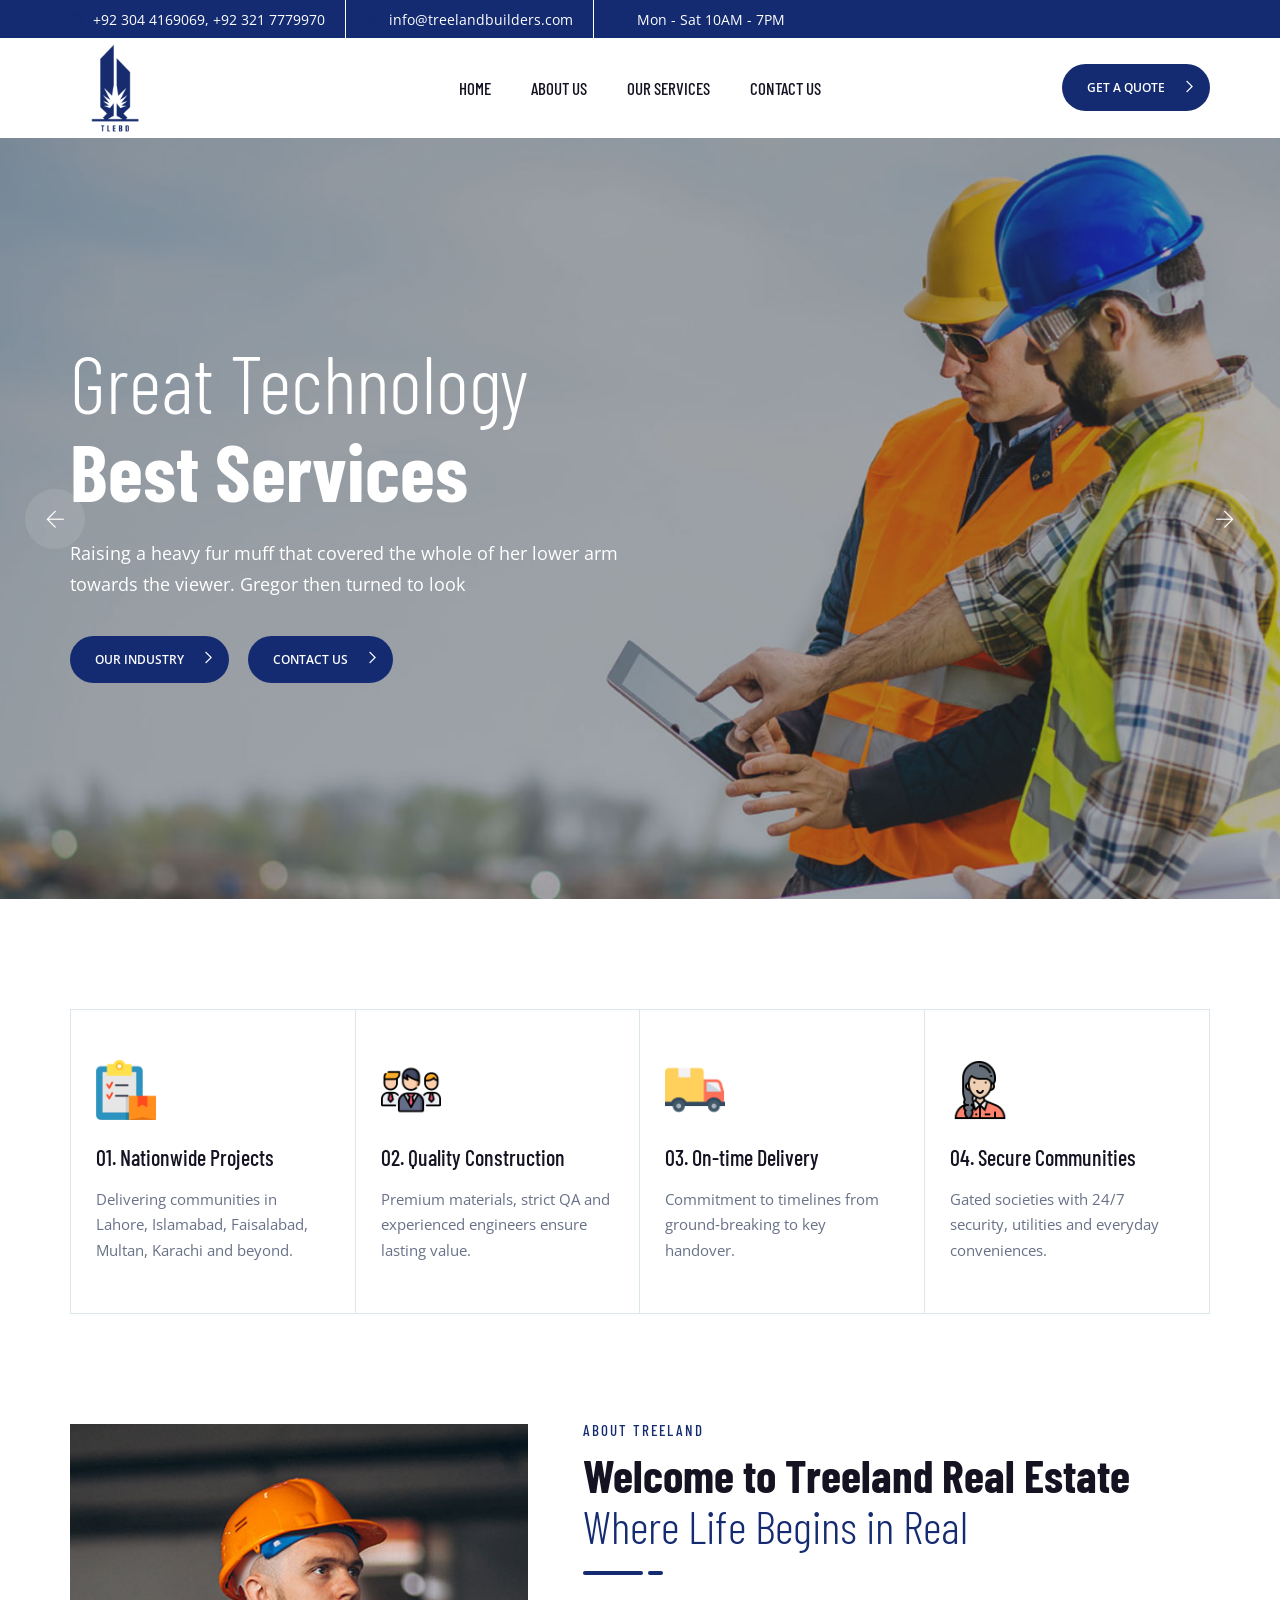
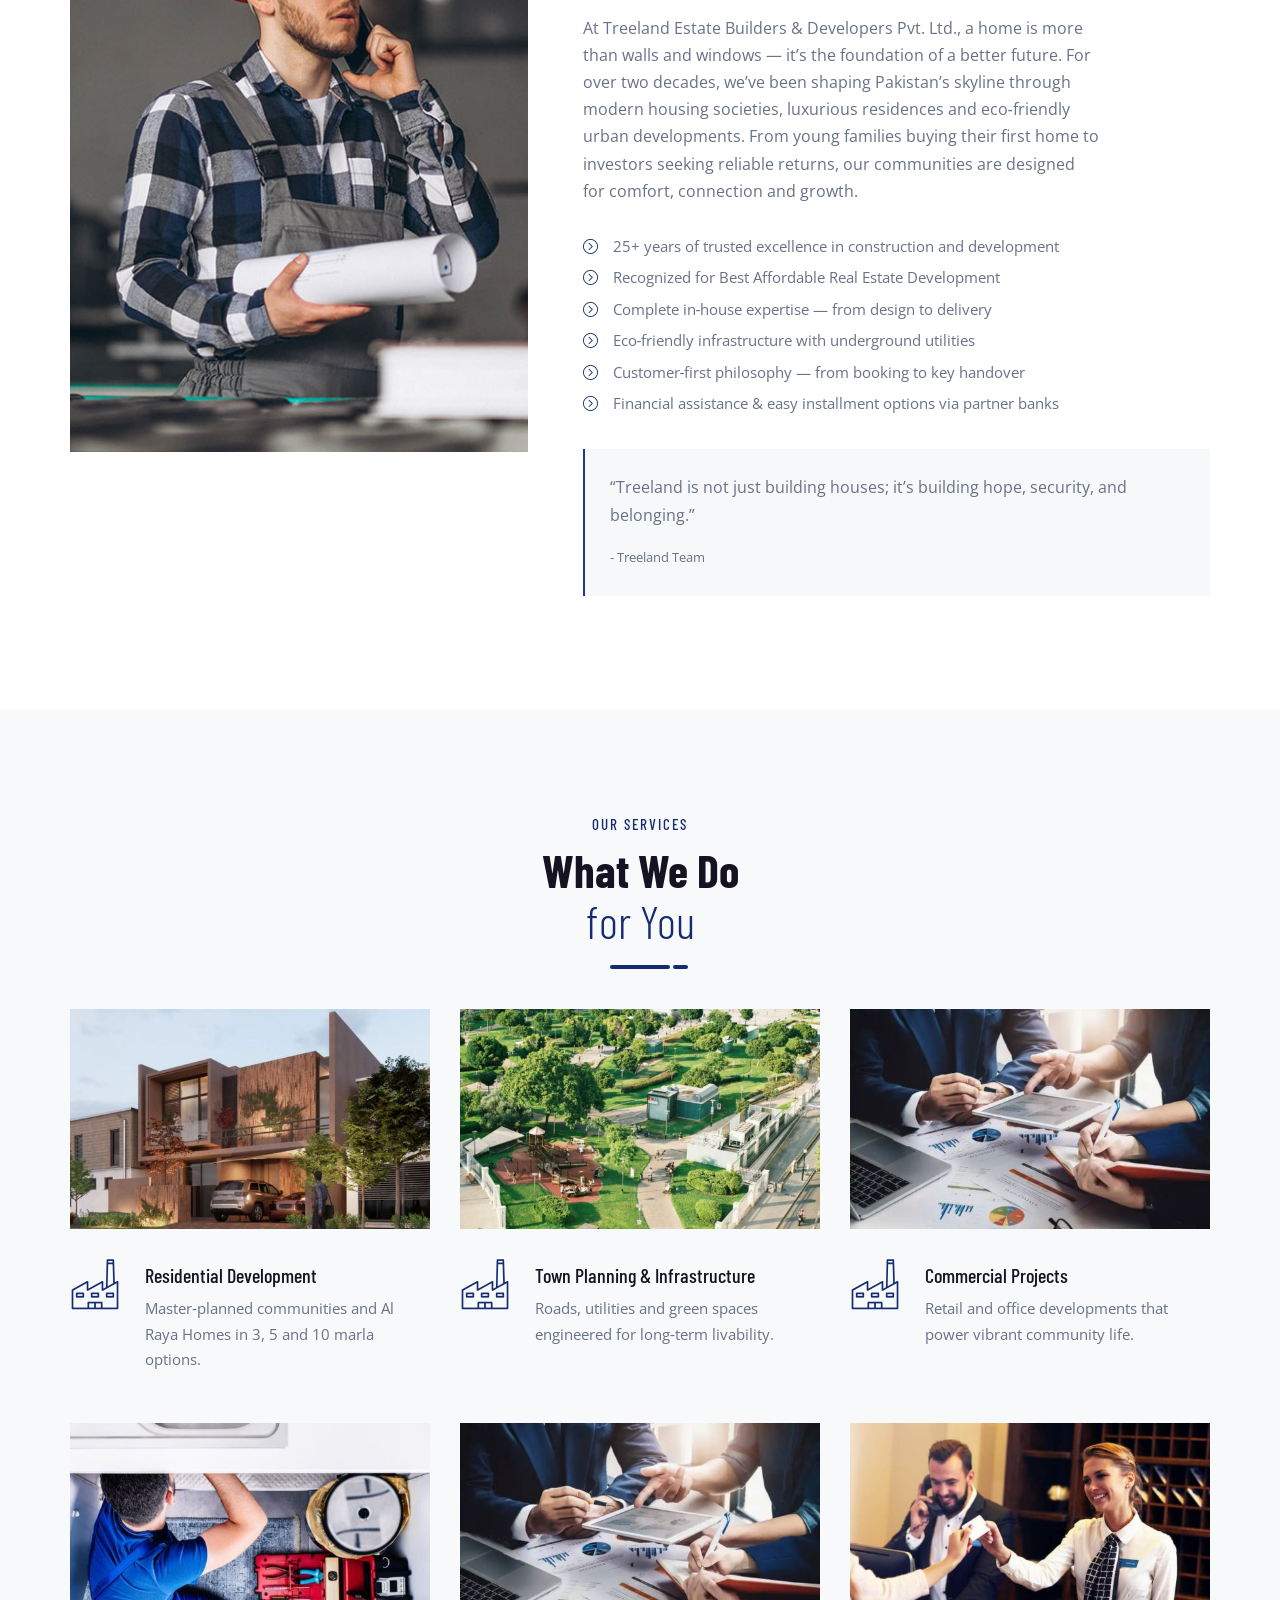
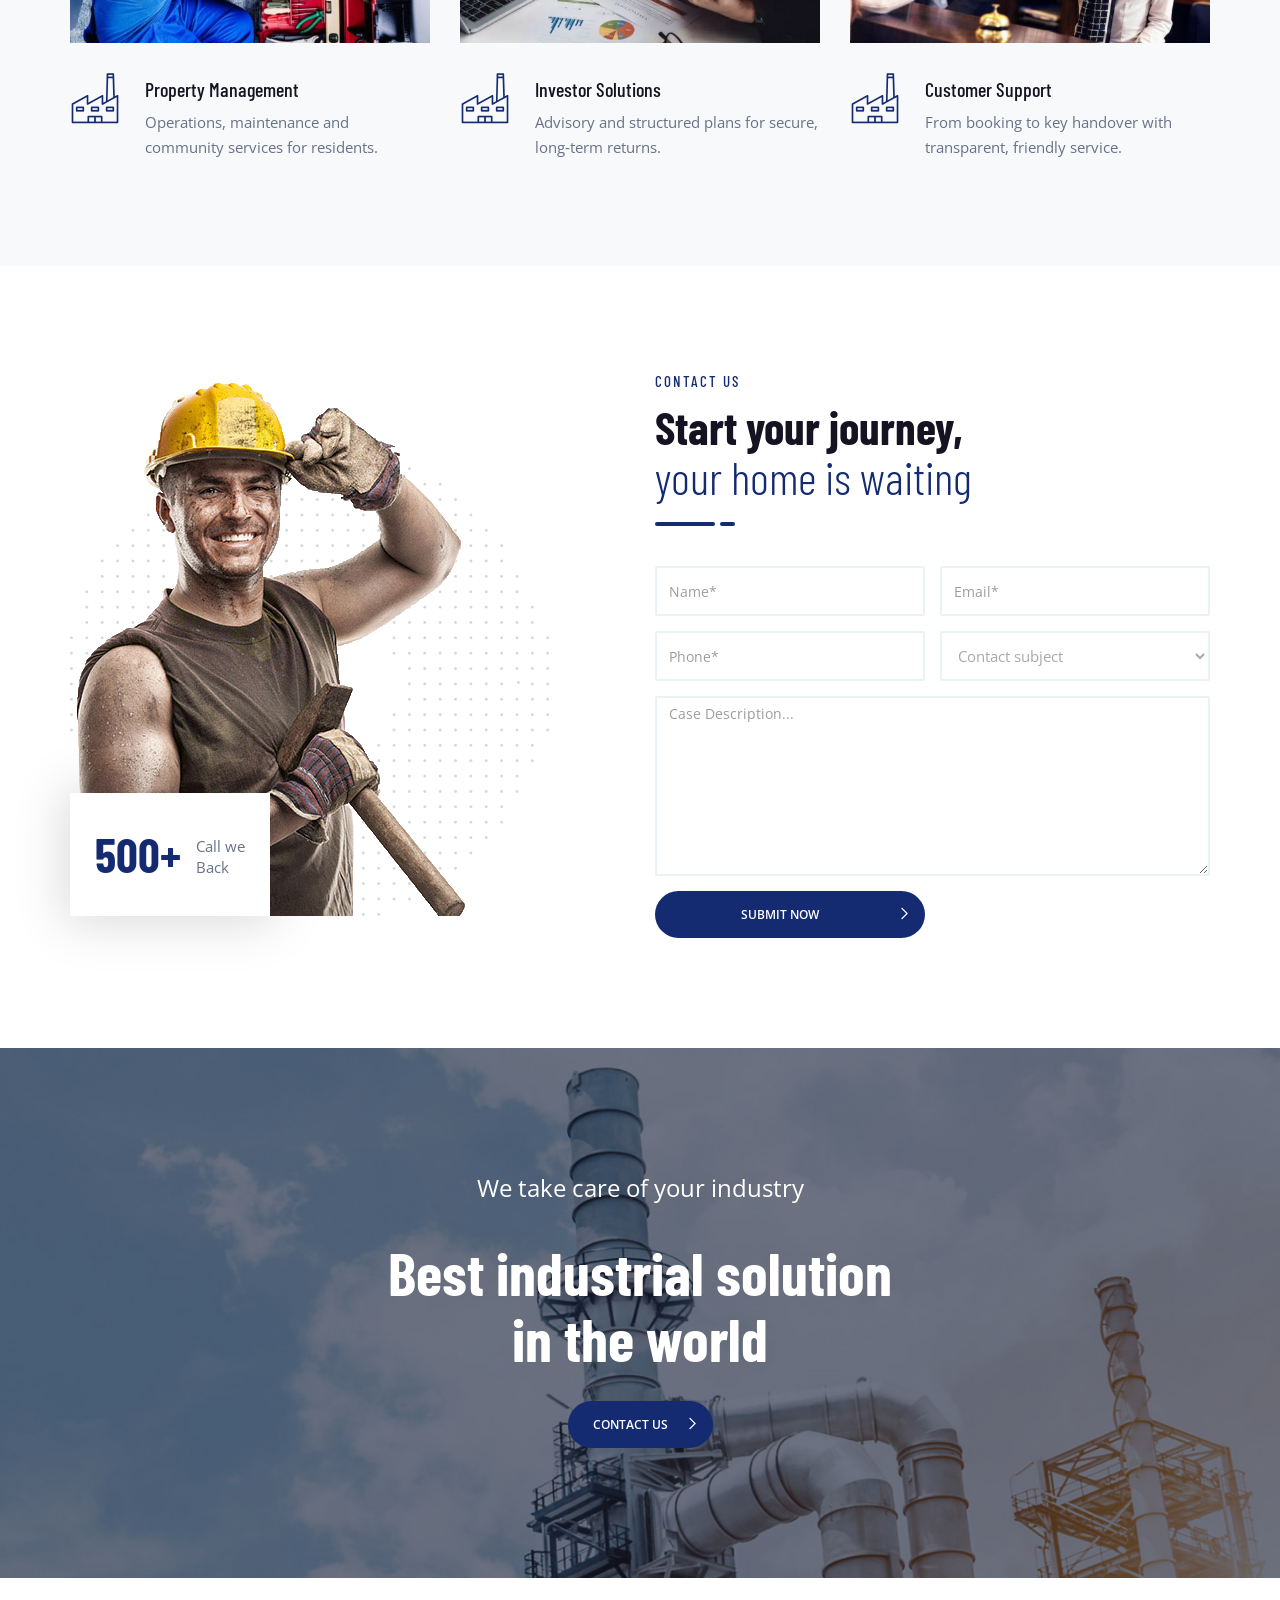
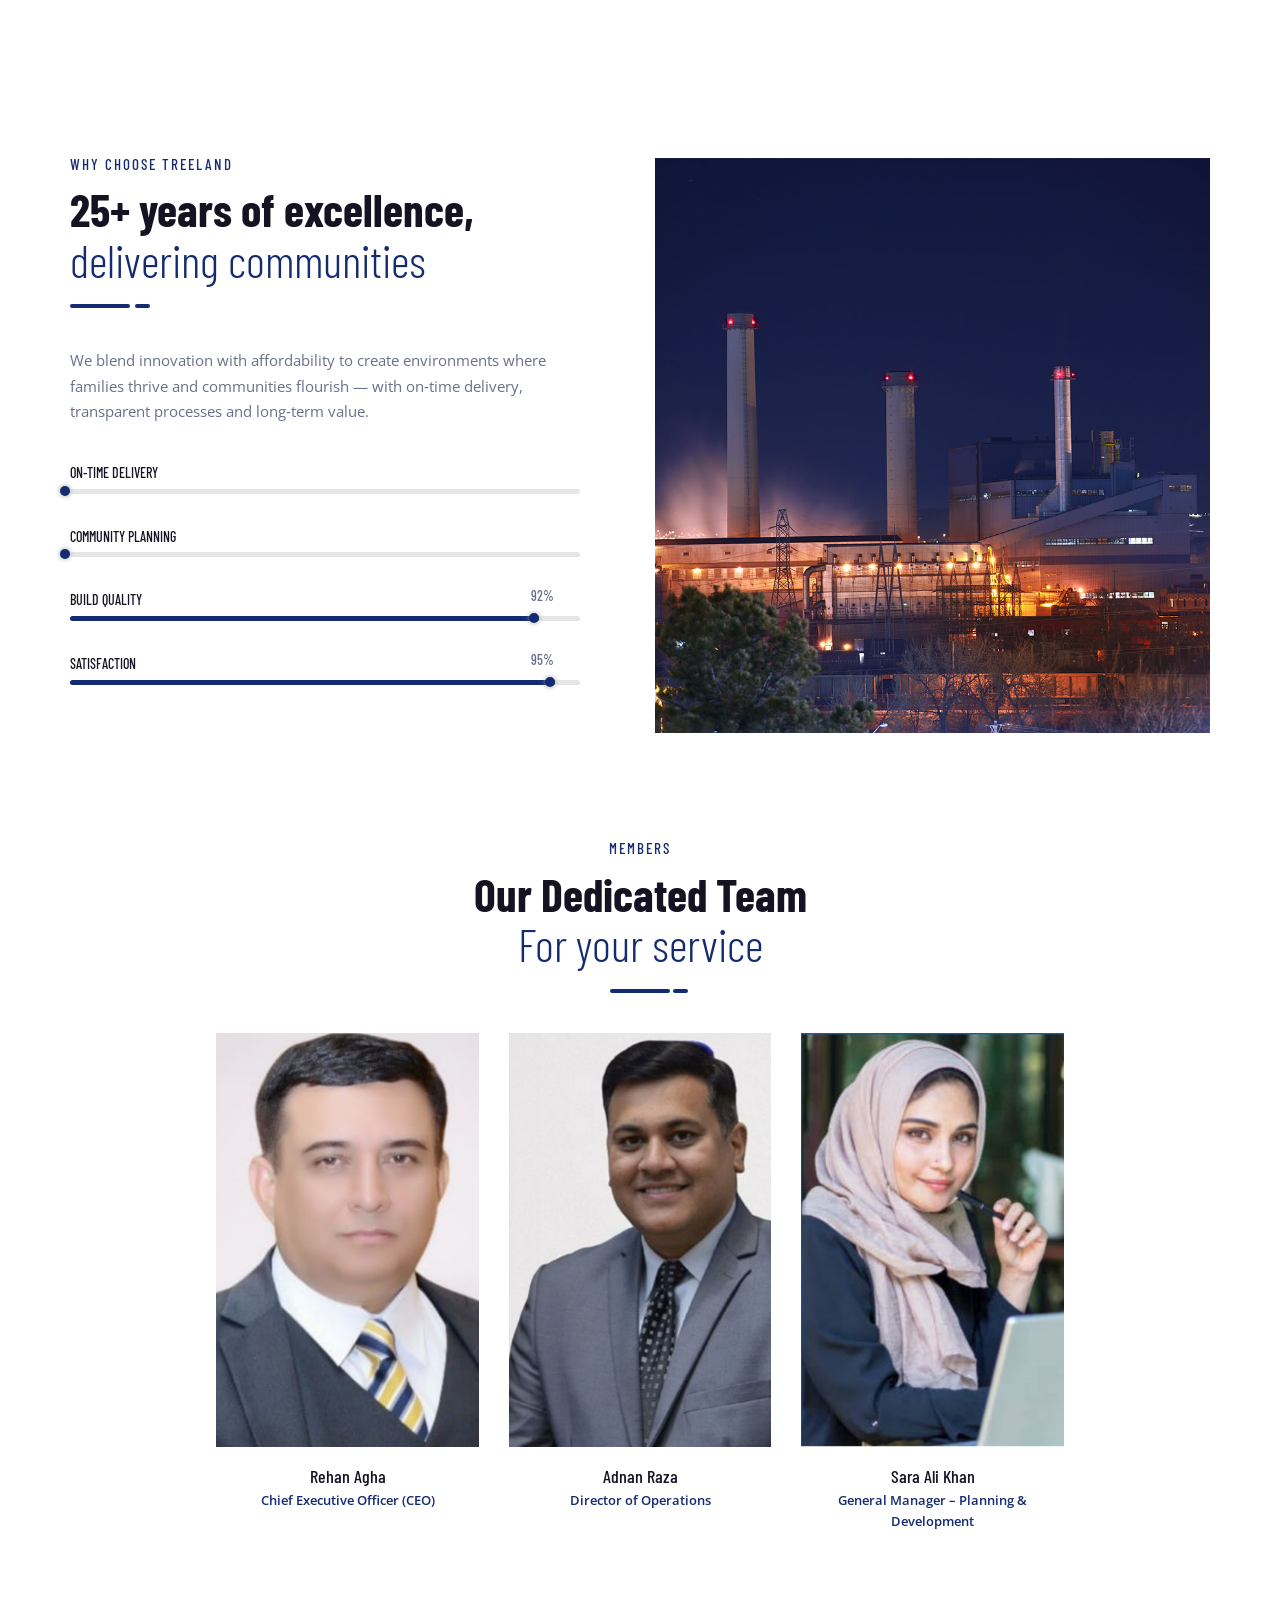
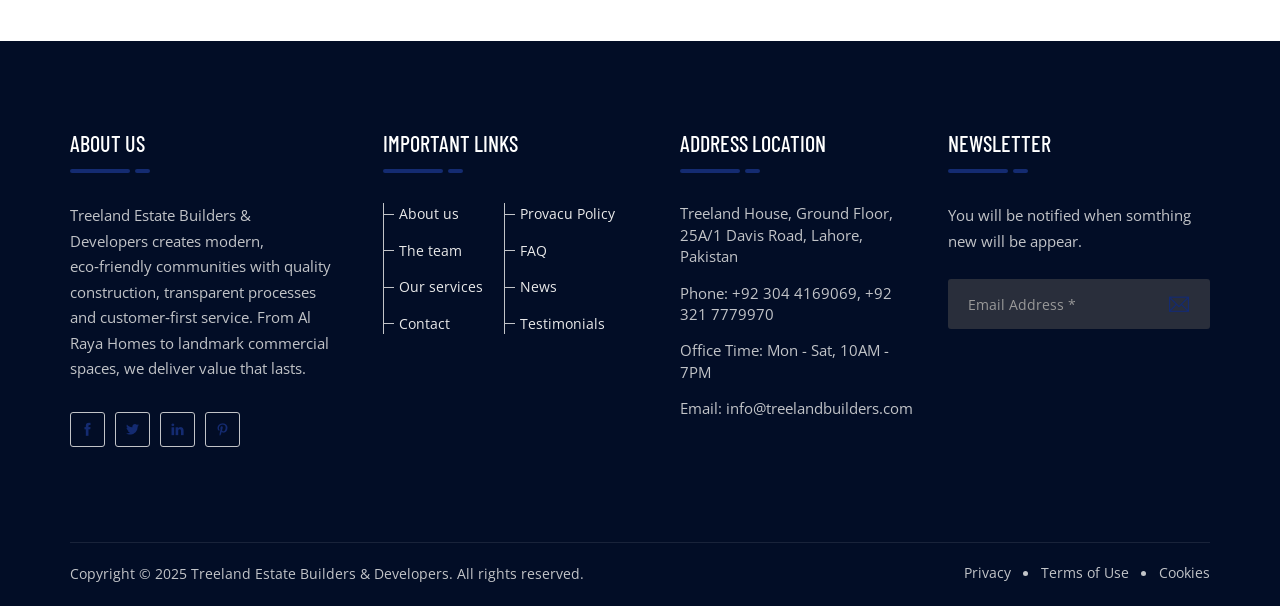
==== commit 44d59600: "first commit" ====
--- a/index.html
+++ b/index.html
@@ -103,7 +103,7 @@
                             </a>
                         </div>
                         <ul class="nav navbar-nav">
-                            <li><a href="#">Home</a></li>
+                            <li><a href="index.html">Home</a></li>
                             <li><a href="#about">About Us</a></li>
                             <li><a href="#services">Our Services</a></li>
                             <li><a href="contact.html">Contact Us</a></li>
